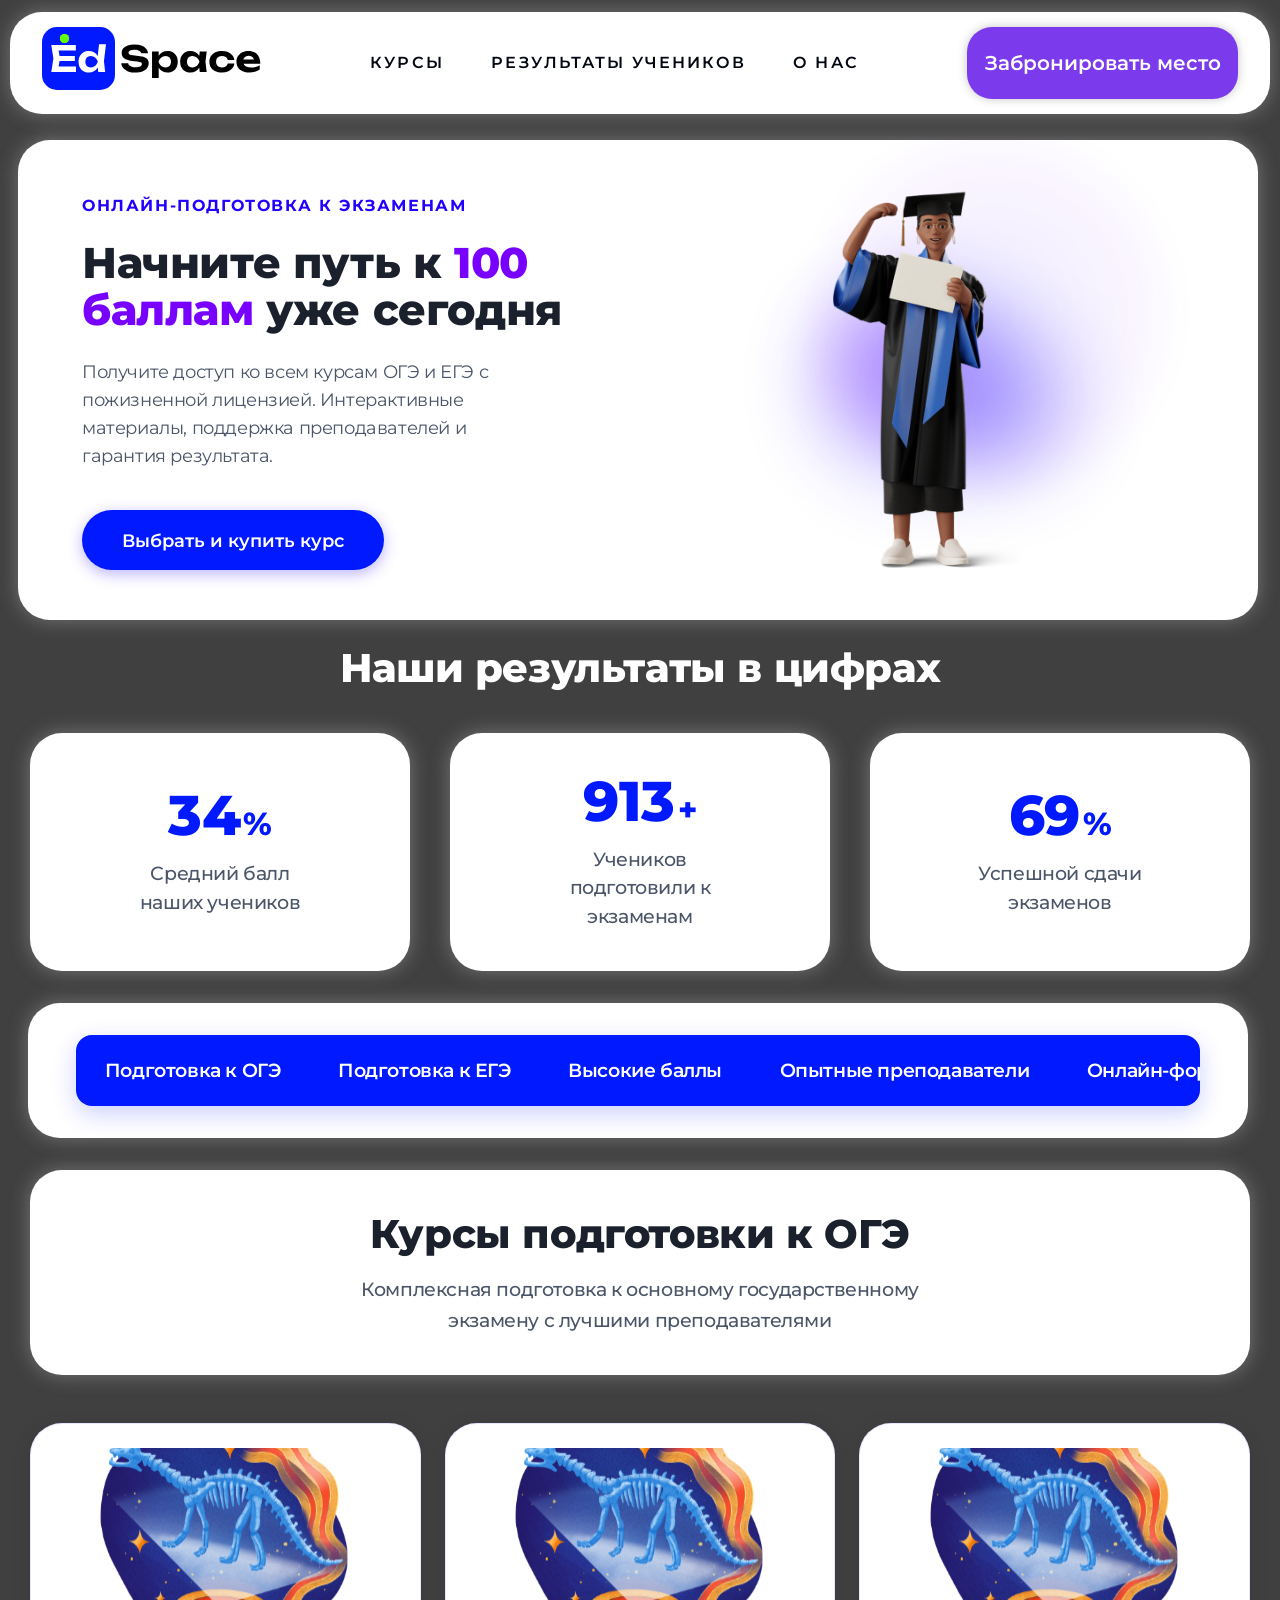
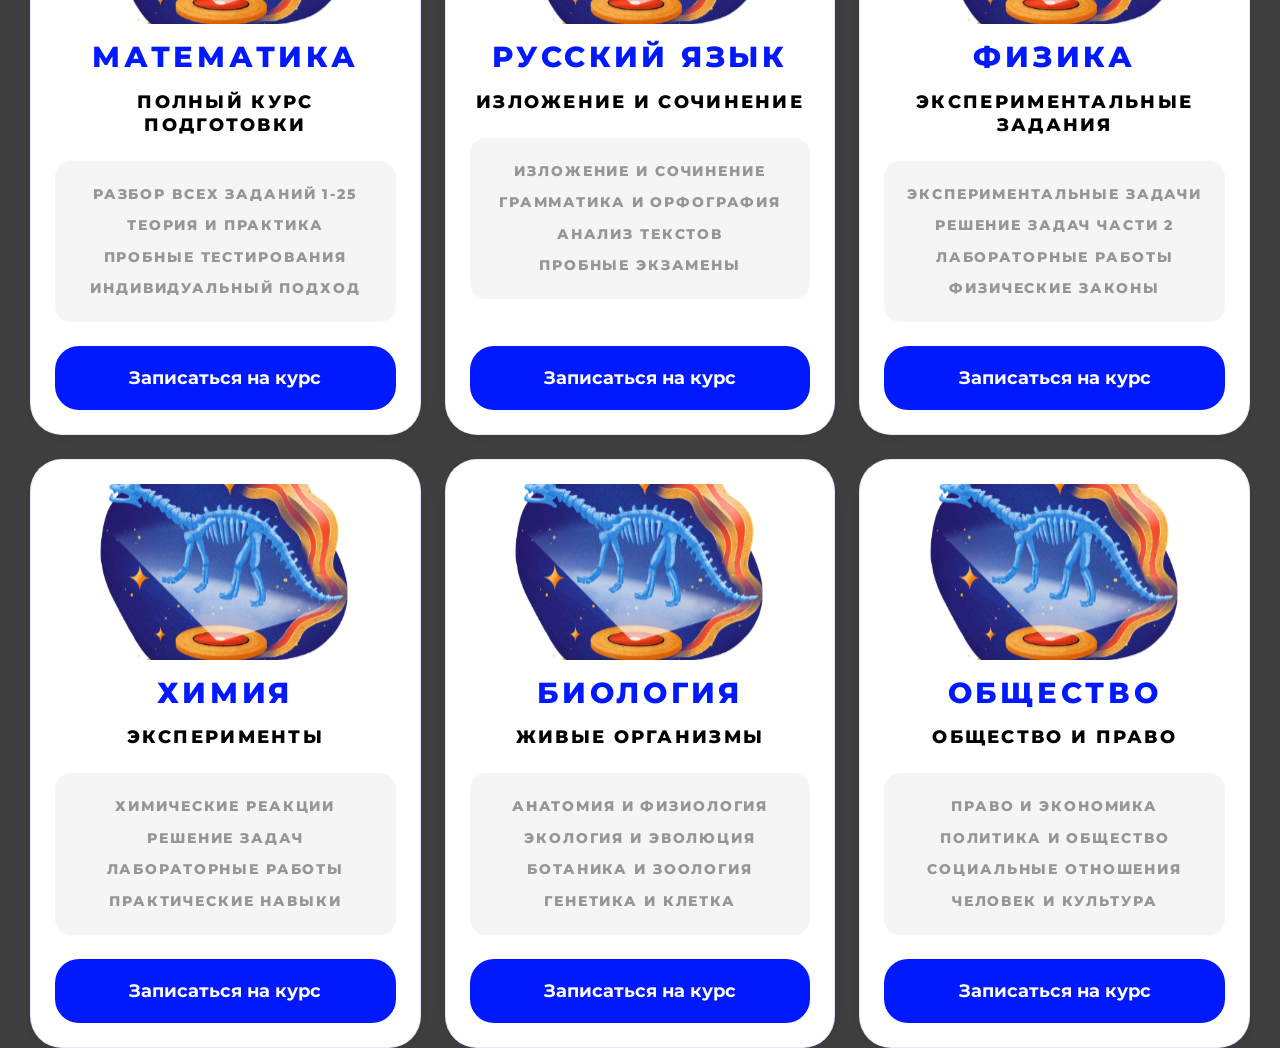
==== index2.html @ e0f1b242 "вгруз" ====
<!DOCTYPE html>
<html lang="en">
<head>
    <meta charset="UTF-8">
    <meta name="viewport" content="width=device-width, initial-scale=1.0">
    <title>Document</title>
     <link rel="stylesheet" href="https://fonts.googleapis.com/css2?family=Montserrat:ital,wght@0,100..900;1,100..900&display=swap">
    <link rel="stylesheet" href="./style2.css">
</head>
<body>
     <div class="first-section">
    <header>
        <!-- Оберните SVG в ссылку на главную страницу -->
        <a href="index.html" class="logo-link">
            <svg
                class="logo"
                width="220"
                height="63"
                viewBox="0 0 220 63"
                fill="none"
                xmlns="http://www.w3.org/2000/svg"
            >
                <!-- ваш SVG код остается без изменений -->
                <rect width="73" height="63" rx="15" fill="#0019FF"/>
                <path d="M32.844 28.98V34.02H13.296V28.98H32.844ZM17.904 31.5L16.104 42.66L13.26 39.42H33.996V45H9.3L11.388 31.5L9.3 18H33.816V23.58H13.26L16.104 20.34L17.904 31.5ZM56.2598 45L55.3598 37.26L56.5838 34.812L55.3958 31.716L57.0518 17.28H63.9998L61.9478 34.236L63.1718 45H56.2598ZM57.8078 34.74C57.4478 36.924 56.7638 38.832 55.7558 40.464C54.7478 42.072 53.4758 43.332 51.9398 44.244C50.4038 45.132 48.6758 45.576 46.7558 45.576C44.7398 45.576 42.9638 45.12 41.4278 44.208C39.9158 43.296 38.7278 42.036 37.8638 40.428C36.9998 38.796 36.5678 36.9 36.5678 34.74C36.5678 32.58 36.9998 30.696 37.8638 29.088C38.7278 27.456 39.9158 26.184 41.4278 25.272C42.9638 24.36 44.7398 23.904 46.7558 23.904C48.6758 23.904 50.4038 24.36 51.9398 25.272C53.4758 26.16 54.7478 27.408 55.7558 29.016C56.7878 30.624 57.4718 32.532 57.8078 34.74ZM43.3358 34.74C43.3358 35.844 43.5638 36.828 44.0198 37.692C44.4758 38.532 45.0998 39.204 45.8918 39.708C46.7078 40.188 47.6438 40.428 48.6998 40.428C49.7558 40.428 50.7518 40.188 51.6878 39.708C52.6478 39.204 53.4878 38.532 54.2078 37.692C54.9278 36.828 55.4678 35.844 55.8278 34.74C55.4678 33.636 54.9278 32.664 54.2078 31.824C53.4878 30.96 52.6478 30.288 51.6878 29.808C50.7518 29.304 49.7558 29.052 48.6998 29.052C47.6438 29.052 46.7078 29.304 45.8918 29.808C45.0998 30.288 44.4758 30.96 44.0198 31.824C43.5638 32.664 43.3358 33.636 43.3358 34.74Z" fill="white"/>
                <circle cx="22.5" cy="11.5" r="4.5" fill="#62FF00"/>
                <path d="M79.332 36.18H86.208C86.328 36.996 86.7 37.716 87.324 38.34C87.948 38.964 88.776 39.444 89.808 39.78C90.864 40.116 92.088 40.284 93.48 40.284C95.472 40.284 97.032 40.008 98.16 39.456C99.312 38.904 99.888 38.124 99.888 37.116C99.888 36.348 99.552 35.76 98.88 35.352C98.232 34.92 97.008 34.608 95.208 34.416L89.988 33.876C86.364 33.516 83.736 32.676 82.104 31.356C80.496 30.036 79.692 28.236 79.692 25.956C79.692 24.156 80.22 22.62 81.276 21.348C82.356 20.076 83.856 19.104 85.776 18.432C87.72 17.76 89.988 17.424 92.58 17.424C95.148 17.424 97.416 17.796 99.384 18.54C101.352 19.284 102.924 20.316 104.1 21.636C105.276 22.956 105.912 24.504 106.008 26.28H99.132C99.036 25.536 98.7 24.912 98.124 24.408C97.572 23.88 96.816 23.472 95.856 23.184C94.92 22.872 93.792 22.716 92.472 22.716C90.648 22.716 89.196 22.98 88.116 23.508C87.06 24.012 86.532 24.744 86.532 25.704C86.532 26.424 86.844 26.988 87.468 27.396C88.116 27.804 89.256 28.104 90.888 28.296L96.396 28.908C98.916 29.172 100.932 29.592 102.444 30.168C103.956 30.744 105.048 31.536 105.72 32.544C106.392 33.552 106.728 34.824 106.728 36.36C106.728 38.208 106.164 39.828 105.036 41.22C103.932 42.588 102.372 43.656 100.356 44.424C98.364 45.192 96.036 45.576 93.372 45.576C90.612 45.576 88.188 45.18 86.1 44.388C84.036 43.596 82.404 42.504 81.204 41.112C80.028 39.696 79.404 38.052 79.332 36.18ZM110.043 24.48H116.703V30.672L116.451 31.536V36.864L116.703 38.448V50.94H110.043V24.48ZM114.507 34.74C114.867 32.532 115.551 30.624 116.559 29.016C117.567 27.408 118.839 26.16 120.375 25.272C121.935 24.36 123.663 23.904 125.559 23.904C127.575 23.904 129.339 24.36 130.851 25.272C132.387 26.184 133.587 27.456 134.451 29.088C135.315 30.696 135.747 32.58 135.747 34.74C135.747 36.9 135.315 38.796 134.451 40.428C133.587 42.036 132.387 43.296 130.851 44.208C129.339 45.12 127.575 45.576 125.559 45.576C123.639 45.576 121.911 45.132 120.375 44.244C118.863 43.332 117.603 42.072 116.595 40.464C115.587 38.832 114.891 36.924 114.507 34.74ZM128.979 34.74C128.979 33.636 128.751 32.664 128.295 31.824C127.839 30.96 127.203 30.288 126.387 29.808C125.595 29.304 124.683 29.052 123.651 29.052C122.595 29.052 121.587 29.304 120.627 29.808C119.667 30.288 118.827 30.96 118.107 31.824C117.411 32.664 116.871 33.636 116.487 34.74C116.871 35.844 117.411 36.828 118.107 37.692C118.827 38.532 119.667 39.204 120.627 39.708C121.587 40.188 122.595 40.428 123.651 40.428C124.683 40.428 125.595 40.188 126.387 39.708C127.203 39.204 127.839 38.532 128.295 37.692C128.751 36.828 128.979 35.844 128.979 34.74ZM157.765 45L156.865 37.548L157.837 34.74L156.865 31.968L157.765 24.48H164.713L163.453 34.74L164.713 45H157.765ZM159.421 34.74C159.061 36.924 158.377 38.832 157.369 40.464C156.361 42.072 155.089 43.332 153.553 44.244C152.017 45.132 150.289 45.576 148.369 45.576C146.353 45.576 144.577 45.12 143.041 44.208C141.529 43.296 140.341 42.036 139.477 40.428C138.613 38.796 138.181 36.9 138.181 34.74C138.181 32.58 138.613 30.696 139.477 29.088C140.341 27.456 141.529 26.184 143.041 25.272C144.577 24.36 146.353 23.904 148.369 23.904C150.289 23.904 152.017 24.36 153.553 25.272C155.089 26.16 156.361 27.408 157.369 29.016C158.401 30.624 159.085 32.532 159.421 34.74ZM144.949 34.74C144.949 35.844 145.177 36.828 145.633 37.692C146.089 38.532 146.713 39.204 147.505 39.708C148.321 40.188 149.257 40.428 150.313 40.428C151.369 40.428 152.365 40.188 153.301 39.708C154.261 39.204 155.101 38.532 155.821 37.692C156.541 36.828 157.081 35.844 157.441 34.74C157.081 33.636 156.541 32.664 155.821 31.824C155.101 30.96 154.261 30.288 153.301 29.808C152.365 29.304 151.369 29.052 150.313 29.052C149.257 29.052 148.321 29.304 147.505 29.808C146.713 30.288 146.089 30.96 145.633 31.824C145.177 32.664 144.949 33.636 144.949 34.74ZM192.343 36.468C192.151 38.268 191.479 39.852 190.327 41.22C189.199 42.588 187.735 43.656 185.935 44.424C184.159 45.192 182.155 45.576 179.923 45.576C177.451 45.576 175.267 45.12 173.371 44.208C171.475 43.296 169.999 42.024 168.943 40.392C167.887 38.76 167.359 36.876 167.359 34.74C167.359 32.604 167.887 30.72 168.943 29.088C169.999 27.456 171.475 26.184 173.371 25.272C175.267 24.36 177.451 23.904 179.923 23.904C182.155 23.904 184.159 24.288 185.935 25.056C187.735 25.824 189.199 26.892 190.327 28.26C191.479 29.604 192.151 31.188 192.343 33.012H185.683C185.419 31.692 184.759 30.684 183.703 29.988C182.671 29.292 181.411 28.944 179.923 28.944C178.747 28.944 177.715 29.172 176.827 29.628C175.963 30.084 175.291 30.744 174.811 31.608C174.331 32.472 174.091 33.516 174.091 34.74C174.091 35.964 174.331 37.008 174.811 37.872C175.291 38.736 175.963 39.396 176.827 39.852C177.715 40.308 178.747 40.536 179.923 40.536C181.435 40.536 182.707 40.176 183.739 39.456C184.771 38.712 185.419 37.716 185.683 36.468H192.343ZM207.209 45.576C204.761 45.576 202.565 45.12 200.621 44.208C198.701 43.296 197.189 42.024 196.085 40.392C194.981 38.76 194.429 36.852 194.429 34.668C194.429 32.532 194.957 30.66 196.013 29.052C197.069 27.444 198.521 26.184 200.369 25.272C202.241 24.36 204.353 23.904 206.705 23.904C209.105 23.904 211.169 24.432 212.897 25.488C214.625 26.544 215.957 28.032 216.893 29.952C217.829 31.872 218.297 34.128 218.297 36.72H199.793V32.508H214.625L212.213 34.02C212.141 32.892 211.865 31.944 211.385 31.176C210.929 30.384 210.317 29.784 209.549 29.376C208.781 28.944 207.869 28.728 206.813 28.728C205.661 28.728 204.665 28.956 203.825 29.412C202.985 29.868 202.325 30.504 201.845 31.32C201.389 32.136 201.161 33.084 201.161 34.164C201.161 35.532 201.461 36.696 202.061 37.656C202.685 38.616 203.573 39.348 204.725 39.852C205.901 40.356 207.329 40.608 209.009 40.608C210.545 40.608 212.081 40.404 213.617 39.996C215.153 39.564 216.533 38.964 217.757 38.196V42.552C216.365 43.512 214.769 44.256 212.969 44.784C211.193 45.312 209.273 45.576 207.209 45.576Z" fill="black"/>
                <circle cx="22.5" cy="11.5" r="4.5" fill="#62FF00"/>
            </svg>
        </a>
        
        <nav class="desktop-nav">
            <a href="index2.html">Курсы</a>
            <a href="#">Результаты учеников</a>
            <a href="#">О нас</a>
        </nav>
        
        <div class="application">
            <button class="open-company-modal">Забронировать место</button>
        </div>
        
        <!-- Бургер-меню -->
        <div class="burger-button">
            <div class="open-mobile-menu"></div>
        </div>
        
        <!-- Мобильное меню -->
        <div class="mobile-menu">
            <a href="index2.html" class="mobile-nav-link">Курсы</a>
            <a href="#" class="mobile-nav-link">Результаты учеников</a>
            <a href="#" class="mobile-nav-link">О нас</a>
            <button class="mobile-application-btn">Забронировать место</button>
        </div>
    </header>
</div>


<section class="courses-hero">
    <div class="courses-hero__container">
        <div class="courses-hero__info">
            <!-- Подсветки -->
            <div class="image-glow glow-1"></div>
            <div class="image-glow glow-2"></div>
            <div class="image-glow glow-3"></div>
            <div class="image-glow glow-4"></div>
            <div class="image-glow glow-5"></div>
            
            <!-- Эффект сияния -->
            <div class="shimmer-effect"></div>
            
            <div class="courses-hero__content">
                <h2>Онлайн-подготовка к экзаменам</h2>
                <h1>Начните путь к <span class="accent-text">100 баллам</span> уже сегодня</h1>
                <p>Получите доступ ко всем курсам ОГЭ и ЕГЭ с пожизненной лицензией. Интерактивные материалы, поддержка преподавателей и гарантия результата.</p>
                <button class="btn courses-hero__btn">Выбрать и купить курс</button>
            </div>
            
            <div class="courses-hero__image">
                <img src="./img/op.png" alt="Студент успешно сдает экзамен" />
            </div>
        </div>
    </div>

    <section class="stats-section">
    <div class="stats-container">
        <h2 class="stats-title">Наши результаты в цифрах</h2>
        <div class="stats-cards">
            <div class="stat-card">
                <div class="stat-number" data-target="95">0</div>
                <div class="stat-text">Средний балл наших учеников</div>
            </div>
            <div class="stat-card">
                <div class="stat-number" data-target="1000">0</div>
                <div class="stat-text">Учеников подготовили к экзаменам</div>
            </div>
            <div class="stat-card">
                <div class="stat-number" data-target="99">0</div>
                <div class="stat-text">Успешной сдачи экзаменов</div>
            </div>
        </div>
    </div>
</section>





<section class="marquee-section">
    <div class="marquee-container">
        <div class="marquee-info">
            <div class="marquee-track">
                <div class="marquee-content">
                    <span class="marquee-item">Подготовка к ОГЭ</span>
                    <span class="marquee-item">Подготовка к ЕГЭ</span>
                    <span class="marquee-item">Высокие баллы</span>
                    <span class="marquee-item">Опытные преподаватели</span>
                    <span class="marquee-item">Онлайн-формат</span>
                    <span class="marquee-item">Все предметы</span>
                    <span class="marquee-item">Гарантия результата</span>
                    <span class="marquee-item">95+ средний балл</span>
                    
                    <!-- Дублируем для бесшовной анимации -->
                    <span class="marquee-item">Подготовка к ОГЭ</span>
                    <span class="marquee-item">Подготовка к ЕГЭ</span>
                    <span class="marquee-item">Высокие баллы</span>
                    <span class="marquee-item">Опытные преподаватели</span>
                    <span class="marquee-item">Онлайн-формат</span>
                    <span class="marquee-item">Все предметы</span>
                    <span class="marquee-item">Гарантия результата</span>
                    <span class="marquee-item">95+ средний балл</span>
                </div>
            </div>
        </div>
    </div>
</section>



<section class="oge-courses-section">
        <div class="oge-courses-container">
            <!-- Только заголовок в белой блажке -->
            <div class="oge-courses-header">
                <h2 class="oge-courses-title">Курсы подготовки к ОГЭ</h2>
                <p class="oge-courses-subtitle">Комплексная подготовка к основному государственному экзамену с лучшими преподавателями</p>
            </div>
            
            <!-- Карточки курсов -->
            <div class="oge-courses-block">
                <!-- Курс 1 - Математика -->
                <div class="oge-course-card">
                    <div class="oge-course-content">
                        <div class="oge-head-content">
                            <img src="./img/cv.svg" alt="ОГЭ Математика">
                            <h2>математика</h2>
                            <p>Полный курс подготовки</p>
                        </div>
                        
                        <div class="oge-main-content">
                            <p>Разбор всех заданий 1-25</p>
                            <p>Теория и практика</p>
                            <p>Пробные тестирования</p>
                            <p>Индивидуальный подход</p>
                        </div>
                        
                        <button>Записаться на курс</button>
                    </div>
                </div>
                
                <!-- Курс 2 - Русский язык -->
                <div class="oge-course-card">
                    <div class="oge-course-content">
                        <div class="oge-head-content">
                            <img src="./img/cv.svg" alt="ОГЭ Русский язык">
                            <h2>русский язык</h2>
                            <p>Изложение и сочинение</p>
                        </div>
                        
                        <div class="oge-main-content">
                            <p>Изложение и сочинение</p>
                            <p>Грамматика и орфография</p>
                            <p>Анализ текстов</p>
                            <p>Пробные экзамены</p>
                        </div>
                        
                        <button>Записаться на курс</button>
                    </div>
                </div>
                
                <!-- Курс 3 - Физика -->
                <div class="oge-course-card">
                    <div class="oge-course-content">
                        <div class="oge-head-content">
                            <img src="./img/cv.svg" alt="ОГЭ Физика">
                            <h2>физика</h2>
                            <p>Экспериментальные задания</p>
                        </div>
                        
                        <div class="oge-main-content">
                            <p>Экспериментальные задачи</p>
                            <p>Решение задач части 2</p>
                            <p>Лабораторные работы</p>
                            <p>Физические законы</p>
                        </div>
                        
                        <button>Записаться на курс</button>
                    </div>
                </div>

                <!-- Курс 4 - Химия -->
                <div class="oge-course-card">
                    <div class="oge-course-content">
                        <div class="oge-head-content">
                            <img src="./img/cv.svg" alt="ОГЭ Химия">
                            <h2>химия</h2>
                            <p>эксперименты</p>
                        </div>
                        
                        <div class="oge-main-content">
                            <p>Химические реакции</p>
                            <p>Решение задач</p>
                            <p>Лабораторные работы</p>
                            <p>Практические навыки</p>
                        </div>
                        
                        <button>Записаться на курс</button>
                    </div>
                </div>

                <!-- Курс 5 - Биология -->
                <div class="oge-course-card">
                    <div class="oge-course-content">
                        <div class="oge-head-content">
                            <img src="./img/cv.svg" alt="ОГЭ Биология">
                            <h2>биология</h2>
                            <p>Живые организмы</p>
                        </div>
                        
                        <div class="oge-main-content">
                            <p>Анатомия и физиология</p>
                            <p>Экология и эволюция</p>
                            <p>Ботаника и зоология</p>
                            <p>Генетика и клетка</p>
                        </div>
                        
                        <button>Записаться на курс</button>
                    </div>
                </div>

                <!-- Курс 6 - Обществознание -->
                <div class="oge-course-card">
                    <div class="oge-course-content">
                        <div class="oge-head-content">
                            <img src="./img/cv.svg" alt="ОГЭ Обществознание">
                            <h2>общество</h2>
                            <p>Общество и право</p>
                        </div>
                        
                        <div class="oge-main-content">
                            <p>Право и экономика</p>
                            <p>Политика и общество</p>
                            <p>Социальные отношения</p>
                            <p>Человек и культура</p>
                        </div>
                        
                        <button>Записаться на курс</button>
                    </div>
                </div>
            </div>
        </div>
    </section>
</body>
<script src="./script2.js"></script>
</html>
---- style2.css ----
*{
  font-family: "Montserrat", serif;
  margin: 0;
  padding: 0;
  box-sizing: border-box;
}
body {
  overflow-x: hidden;
  cursor: default;
  font-family: "Montserrat", serif;
  color: #d9d9d9;
  font-size: 1.25rem;
  line-height: 163%;
  letter-spacing: -0.02em;
  background-color: #404040;
  display: flex;
  flex-direction: column;
  align-items: center;
  gap: 0.875rem;
}


 .first-section {
            width: 100%;
            max-width: 115.1875rem;
            margin: 0 auto;
            padding: 0 0.625rem;
            box-sizing: border-box;
            position: sticky;
            z-index: 1000;
            top:0;
        }

        .first-section header {
            width: 100%;
            height: 6.375rem;
            display: flex;
            margin: 0.75rem 0;
            padding: 1.5rem 2rem;
            justify-content: space-between;
            align-items: center;
            background: #fff;
            border-radius: 2rem;
            box-shadow: 0 0 1.25rem #d9d9d95b;
            box-sizing: border-box;
            position: relative;
            transition: all 0.4s ease;
            z-index: 100;
        }

        .first-section header.menu-opened {
            border-radius: 2rem 2rem 0 0;
        }

        .first-section header.menu-opened.scrolled {
            border-radius: 1.5rem 1.5rem 0 0;
        }

        .first-section header.scrolled {
            background: rgba(255, 255, 255, 0.65) !important;
            backdrop-filter: blur(12px) saturate(200%);
            -webkit-backdrop-filter: blur(12px) saturate(200%);
            box-shadow: 0 4px 25px rgba(0, 0, 0, 0.1) !important;
            border: 1px solid rgba(255, 255, 255, 0.15);
            margin: 0.5rem 0;
            border-radius: 1.5rem;
        }

        .first-section header nav {
            display: flex;
            gap: 2.9375rem;
            flex-wrap: wrap;
            justify-content: center;
        }

        .first-section header nav a {
            text-transform: uppercase;
            font-family: "Montserrat", sans-serif;
            font-size: 1rem;
            text-decoration: none;
            font-weight: 600;
            letter-spacing: 0.13em;
            color: #030712;
            position: relative;
            white-space: nowrap;
        }

        .first-section header nav a::after {
            content: "";
            position: absolute;
            left: 0;
            bottom: -0.3125rem;
            width: 0;
            height: 0.125rem;
            background: #000;
            transition: width 0.3s ease;
        }

        .first-section header nav a:hover::after {
            width: 100%;
        }

        .first-section header .application {
            display: flex;
            align-items: center;
        }

        .first-section header .application button {
            width: 16.9375rem;
            height: 4.5rem;
            border-radius: 1.5625rem;
            border: none;
            background-color: #7C3AED;
            color: #fff;
            font-size: 1.25rem;
            font-weight: 600;
            font-family: "Montserrat", sans-serif;
            transition: all 0.3s ease;
            box-shadow: 0 0 0.625rem rgba(59, 59, 59, 0.29);
            cursor: pointer;
        }

        .first-section header .application button:hover {
            background-color: #8C4FF4;
        }

        .first-section header .application button:active {
            transform: scale(0.98);
        }

        /* Бургер-меню */
        .burger-button {
            padding: .5rem;
            background-color: var(--primary-lighter);
            border-radius: .75rem;
            display: none;
            cursor: pointer;
            align-items: center;
            justify-content: center;
            width: 2.5rem;
            height: 2.5rem;
        }

        .open-mobile-menu {
            width: 1.5rem;
            height: 1.5rem;
            background-image: url('data:image/svg+xml;utf8,<svg xmlns="http://www.w3.org/2000/svg" viewBox="0 0 100" fill="black"><path d="M3 18h18v-2H3v2zm0-5h18v-2H3v2zm0-7v2h18V6H3z"/></svg>');
            transition: background-image 0.3s ease;
        }

        .burger-button.active .open-mobile-menu {
            background-image: url('data:image/svg+xml;utf8,<svg xmlns="http://www.w3.org/2000/svg" viewBox="0 0 100" fill="black"><path d="M19 6.41L17.59 5 12 10.59 6.41 5 5 6.41 10.59 12 5 17.59 6.41 19 12 13.41 17.59 19 19 17.59 13.41 12z"/></svg>');
        }

        .mobile-menu {
            position: absolute;
            top: 100%;
            left: -0.625rem; /* Расширяем за пределы header */
            right: -0.625rem; /* Расширяем за пределы header */
            background: rgba(255, 255, 255, 0.85); /* Меньше прозрачности */
            backdrop-filter: blur(12px) saturate(200%);
            -webkit-backdrop-filter: blur(12px) saturate(200%);
            border: 1px solid rgba(255, 255, 255, 0.18);
            padding: 1.5rem 2.625rem 2rem 2.625rem; /* Увеличиваем отступы */
            box-shadow: 0 4px 25px rgba(0, 0, 0, 0.1);
            flex-direction: column;
            gap: 1rem;
            border-radius: 0 0 2rem 2rem;
            transform: scaleY(0);
            transform-origin: top;
            opacity: 0;
            visibility: hidden;
            transition: all 0.3s ease;
            z-index: 99;
            margin: 0 0.625rem; /* Добавляем отступы по бокам */
            box-sizing: border-box;
        }

        .mobile-menu.active {
            display: flex;
            transform: scaleY(1);
            opacity: 1;
            visibility: visible;
            border-radius: 0 0 2rem 2rem;
        }

        .mobile-menu.scrolled {
            background: rgba(255, 255, 255, 0.95); /* Меньше прозрачности */
            backdrop-filter: blur(12px) saturate(200%);
            -webkit-backdrop-filter: blur(12px) saturate(200%);
            border: 1px solid rgba(255, 255, 255, 0.18);
            border-radius: 0 0 1.5rem 1.5rem;
        }

        .mobile-nav-link {
            padding: 1rem;
            background-color: transparent;
            border: none;
            color: rgb(0, 0, 0);
            font-size: 1rem;
            line-height: 1.5rem;
            font-weight: 600;
            cursor: pointer;
            text-align: center;
            transition: all 0.3s ease;
            border-radius: .5rem;
            text-decoration: none;
            display: block;
            font-family: "Montserrat", sans-serif;
            text-transform: uppercase;
            letter-spacing: 0.13em;
            position: relative;
        }

        .mobile-nav-link::after {
            content: "";
            position: absolute;
            left: 1rem;
            right: 1rem;
            bottom: 0.5rem;
            width: 0;
            height: 0.125rem;
            background: rgb(0, 0, 0);
            transition: width 0.3s ease;
        }

        .mobile-nav-link:hover::after {
            width: calc(100% - 2rem);
        }

        .mobile-nav-link:hover {
            background-color: rgba(255, 255, 255, 0.3);
        }

        .mobile-application-btn {
            padding: 1rem;
            background-color: #7C3AED;
            border: none;
            color: white;
            font-size: 1.25rem;
            font-weight: 600;
            cursor: pointer;
            text-align: center;
            transition: all 0.3s ease;
            border-radius: 1.5625rem;
            text-decoration: none;
            display: block;
            font-family: "Montserrat", sans-serif;
            box-shadow: 0 0 0.625rem rgba(59, 59, 59, 0.29);
            margin-top: 0.5rem;
        }

        .mobile-application-btn:hover {
            background-color: #8C4FF4;
        }

        .mobile-application-btn:active {
            transform: scale(0.98);
        }

        /* Адаптивные стили */
        @media (max-width: 75rem) {
            .first-section header nav {
                gap: 2rem;
            }
            
            .first-section header nav a {
                font-size: 1.1rem;
            }
            
            .first-section header .application button {
                width: 14rem;
                height: 4rem;
                font-size: 1.1rem;
            }
        }

        @media (max-width: 64rem) {
            .first-section header {
                padding: 1.25rem 1.5rem;
            }
            
            .first-section header nav {
                gap: 1.5rem;
            }
            
            .first-section header nav a {
                font-size: 1rem;
            }
            
            .first-section header .application button {
                width: 12rem;
                height: 3.5rem;
                font-size: 1rem;
            }
        }

        @media (max-width: 56.25rem) {
            .first-section header {
                height: auto;
                min-height: 5rem;
                padding: 1rem 1.5rem;
            }
            
            .first-section header nav {
                gap: 1.2rem;
            }
            
            .first-section header nav a {
                font-size: 0.9rem;
            }
            
            .first-section header .application button {
                width: 10rem;
                height: 3rem;
                font-size: 0.9rem;
            }
        }

        /* Мобильная версия - скрываем десктопное меню, показываем бургер */
        @media (max-width: 768px) {
            .desktop-nav, .application {
                display: none !important;
            }
            
            .burger-button {
                display: flex;
            }

            .mobile-menu {
                left: -0.5rem;
                right: -0.5rem;
                margin: 0 0.5rem;
                padding: 1.5rem 2rem 2rem 2rem;
            }
        }

        @media (max-width: 30rem) {
            .first-section {
                padding: 0 0.5rem;
            }
            
            .first-section header {
                padding: 0.8rem 1rem;
                border-radius: 1.5rem;
                gap: 0.8rem;
            }
            
            .first-section header.menu-opened {
                border-radius: 1.5rem 1.5rem 0 0;
            }
            
            .mobile-menu {
                left: -0.5rem;
                right: -0.5rem;
                margin: 0 0.5rem;
                padding: 1.2rem 1.5rem 1.5rem 1.5rem;
                border-radius: 0 0 1.5rem 1.5rem;
            }
            
            .mobile-menu.active {
                border-radius: 0 0 1.5rem 1.5rem;
            }
            
            .mobile-nav-link, .mobile-application-btn {
                padding: 0.8rem;
                font-size: 0.9rem;
            }
            
            .mobile-application-btn {
                font-size: 1rem;
            }
            
            .mobile-nav-link::after {
                left: 0.8rem;
                right: 0.8rem;
            }
            
            .mobile-nav-link:hover::after {
                width: calc(100% - 1.6rem);
            }
        }

        @media (max-width: 22.5rem) {
            .first-section header {
                gap: 0.6rem;
            }
            
            .mobile-menu {
                padding: 1rem 1.2rem 1.2rem 1.2rem;
            }
            
            .mobile-nav-link, .mobile-application-btn {
                padding: 0.6rem;
                font-size: 0.8rem;
            }
            
            .mobile-application-btn {
                font-size: 0.9rem;
            }
            
            .mobile-nav-link::after {
                left: 0.6rem;
                right: 0.6rem;
            }
            
            .mobile-nav-link:hover::after {
                width: calc(100% - 1.2rem);
            }
        }

  /*БЛОК 1*/
 
  @keyframes fadeInUp {
    from {
        opacity: 0;
        transform: translateY(1.875rem);
    }
    to {
        opacity: 1;
        transform: translateY(0);
    }
}

@keyframes fadeInRight {
    from {
        opacity: 0;
        transform: translateX(1.875rem);
    }
    to {
        opacity: 1;
        transform: translateX(0);
    }
}

@keyframes scaleIn {
    from {
        opacity: 0;
        transform: scale(0.9);
    }
    to {
        opacity: 1;
        transform: scale(1);
    }
}

@keyframes float {
    0%, 100% {
        transform: translateY(0);
    }
    50% {
        transform: translateY(-0.625rem);
    }
}

@keyframes gradientShift {
    0% {
        background: #8C4FF4;
    }
    50% {
        background: #7C3AED;
    }
    100% {
        background: #8C4FF4;
    }
}

@keyframes containerSlide {
    from {
        opacity: 0;
        transform: translateY(1.25rem);
    }
    to {
        opacity: 1;
        transform: translateY(0);
    }
}

@keyframes glowPulse {
    0%, 100% {
        opacity: 0.6;
        transform: scale(1) translateY(0);
    }
    50% {
        opacity: 0.8;
        transform: scale(1.1) translateY(-0.3125rem);
    }
}

@keyframes glowMove {
    0%, 100% {
        transform: translate(0, 0) rotate(0deg);
    }
    25% {
        transform: translate(0.625rem, -0.625rem) rotate(90deg);
    }
    50% {
        transform: translate(0, -0.9375rem) rotate(180deg);
    }
    75% {
        transform: translate(-0.625rem, -0.3125rem) rotate(270deg);
    }
}

@keyframes glowOrbit {
    0% {
        transform: rotate(0deg) translateX(3.75rem) rotate(0deg);
    }
    100% {
        transform: rotate(360deg) translateX(3.75rem) rotate(-360deg);
    }
}

@keyframes glowFloat {
    0%, 100% {
        transform: translateY(0) scale(1);
        opacity: 0.5;
    }
    33% {
        transform: translateY(-1.25rem) scale(1.1);
        opacity: 0.7;
    }
    66% {
        transform: translateY(0.625rem) scale(0.9);
        opacity: 0.6;
    }
}

@keyframes shimmer {
    0% {
        transform: translateX(-100%) rotate(45deg);
    }
    100% {
        transform: translateX(200%) rotate(45deg);
    }
}

/* блок 1 */
@keyframes imageFloat {
    0%, 100% {
        transform: translateY(0) scale(1);
    }
    50% {
        transform: translateY(-0.5rem) scale(1.02);
    }
}



.courses-hero {
    padding-bottom: 5rem;
    position: relative;
    width: 100%;
    max-width: 115.1875rem;
    margin: 0 auto;
    padding: 0 0.625rem;
    box-sizing: border-box;
    margin-top: -1rem;
}

.courses-hero__container {
    padding-bottom: 5rem;
    position: relative;
    width: 100%;
    max-width: 115.1875rem;
    margin: 0rem auto;
    padding: 0 0.625rem;
    box-sizing: border-box;
    margin-top: 1rem;
    animation: containerSlide 0.6s ease-out 0.1s both;
}

.courses-hero__info {
    width: 100%;
    background: #fff;
    border-radius: 2rem;
    padding: 3rem 4rem;
    box-shadow: 0 0 1.25rem #d9d9d95b;
    display: flex;
    align-items: center;
    justify-content: space-between;
    min-height: 28rem;
    margin: 0.4rem -0.1rem;
    box-sizing: border-box;
    opacity: 0;
    animation: scaleIn 0.8s ease-out 0.3s forwards;
    position: relative;
    overflow: hidden;
}

.courses-hero__content {
    width: 50%;
    padding-right: 1.5rem;
    position: relative;
    z-index: 2;
    margin-top: 0;
}

.courses-hero__info h2 {
    color: #2200ff;
    font-family: "Montserrat", sans-serif;
    font-size: 1rem;
    font-weight: 700;
    letter-spacing: 0.1em;
    text-transform: uppercase;
    margin-bottom: 1rem;
    opacity: 0;
    animation: fadeInUp 0.6s ease-out 0.5s both;
}

.courses-hero__info h1 {
    font-family: "Montserrat", sans-serif;
    font-size: 2.7rem;
    font-weight: 800;
    line-height: 1.1;
    color: #1a202c;
    margin-bottom: 1.5rem;
    margin-top: 0;
    max-width: 95%;
    opacity: 0;
    animation: fadeInUp 0.6s ease-out 0.7s both;
}

.courses-hero__info .accent-text {
    color: #7700ff;
    background: none;
    -webkit-text-fill-color: #7700ff;
}

.courses-hero__info p {
    font-family: "Montserrat", sans-serif;
    font-size: 1.1rem;
    line-height: 1.6;
    color: #4a5568;
    margin-bottom: 2.5rem;
    max-width: 28rem;
    opacity: 0;
    animation: fadeInUp 0.6s ease-out 0.9s both;
}

.courses-hero__btn {
    background: #0019FF;
    color: #fff;
    border-radius: 3.125rem;
    padding: 1.2rem 2.5rem;
    border: none;
    font-family: "Montserrat", sans-serif;
    font-size: 1.1rem;
    font-weight: 600;
    transition: all 0.3s ease;
    cursor: pointer;
    position: relative;
    overflow: hidden;
    opacity: 0;
    animation: fadeInUp 0.6s ease-out 1.1s both;
    z-index: 2;
    box-shadow: 0 4px 15px rgba(34, 0, 255, 0.3);
}

.courses-hero__btn:hover {
    background: #5622ff;
    transform: translateY(-0.125rem);
    box-shadow: 0 6px 20px rgba(119, 0, 255, 0.4);
}

.courses-hero__image {
    width: 48%;
    display: flex;
    justify-content: center;
    align-items: center;
    position: relative;
    z-index: 2;
    padding-top: 0;
    margin-left: -1rem;
}

.courses-hero__info img {
    max-width: 95%;
    width: auto;
    height: auto;
    max-height: 24rem;
    border-radius: 1.2rem;
    opacity: 1;
    animation: 
        fadeInRight 0.8s ease-out 0.7s both,
        imageFloat 4s ease-in-out 1.5s infinite;
    transition: all 0.3s ease;
    position: relative;
    z-index: 3;
    transform: translateX(0);
    object-fit: contain;
}

.courses-hero__info img:hover {
    animation: imageFloat 3s ease-in-out infinite;
    transform: scale(1.03);
}

/* Увеличиваем подсветки для большой картинки */
.image-glow {
    position: absolute;
    border-radius: 50%;
    filter: blur(2.5rem);
    z-index: 1;
    pointer-events: none;
    opacity: 0.25;
}

.glow-1 {
    width: 12rem;
    height: 12rem;
    background: #2200ff;
    top: 50%;
    right: 20%;
    transform: translateY(-50%);
    animation: glowPulse 6s ease-in-out infinite;
}

.glow-2 {
    width: 7rem;
    height: 7rem;
    background: #7700ff;
    top: 35%;
    right: 25%;
    animation: glowFloat 8s ease-in-out infinite;
}

.glow-3 {
    width: 9rem;
    height: 9rem;
    background: #2200ff;
    bottom: 30%;
    right: 15%;
    animation: glowPulse 7s ease-in-out infinite reverse;
}

/* Убрал мерцание */
.shimmer-effect {
    display: none;
}

/* Увеличиваем градиентный фон */
.courses-hero__image::before {
    content: '';
    position: absolute;
    top: -20%;
    right: 0%;
    width: 25rem;
    height: 25rem;
    background: radial-gradient(circle, rgba(34, 0, 255, 0.08) 0%, rgba(119, 0, 255, 0.04) 50%, transparent 70%);
    border-radius: 50%;
    z-index: 1;
    pointer-events: none;
}

/* Адаптивность для планшетов и мобильных */
@media (max-width: 48rem) {
    .courses-hero {
        padding-bottom: 3rem;
    }

    .courses-hero__container {
        padding-bottom: 3rem;
    }

    .courses-hero__info {
        flex-direction: column;
        padding: 2rem 1.5rem;
        text-align: center;
        min-height: auto;
        align-items: center;
        display: flex;
        flex-direction: column;
    }

    .courses-hero__content {
        width: 100%;
        padding-right: 0;
        margin-bottom: 0;
        order: 1;
        display: contents; /* Важно: разрываем контейнер */
    }

    .courses-hero__info h2 {
        order: 1;
        margin-bottom: 0.8rem;
    }

    .courses-hero__info h1 {
        order: 2;
        font-size: 2.2rem;
        max-width: 100%;
        margin-bottom: 1rem;
    }

    .courses-hero__info p {
        order: 3;
        font-size: 1rem;
        max-width: 100%;
        margin-bottom: 1.5rem;
    }

    .courses-hero__image {
        width: 100%;
        justify-content: center;
        align-items: center;
        margin-left: 0;
        margin-bottom: 1.5rem;
        order: 4;
    }

    .courses-hero__btn {
        width: 100%;
        max-width: 20rem;
        padding: 1.2rem 2.5rem;
        order: 5;
        margin-top: 0;
    }

    .courses-hero__info img {
        max-width: 85%;
        max-height: 18rem;
    }

    /* Адаптация подсветок для мобильных */
    .glow-1 {
        width: 8rem;
        height: 8rem;
        right: 15%;
        top: 40%;
    }

    .glow-2 {
        width: 5rem;
        height: 5rem;
        right: 20%;
        top: 30%;
    }

    .glow-3 {
        width: 6rem;
        height: 6rem;
        right: 10%;
        bottom: 25%;
    }

    .courses-hero__image::before {
        width: 15rem;
        height: 15rem;
        right: 5%;
        top: -10%;
    }
}

/* Адаптивность для маленьких телефонов */
@media (max-width: 30rem) {
    .courses-hero__info {
        padding: 1.5rem 1rem;
    }

    .courses-hero__info h1 {
        font-size: 1.8rem;
    }

    .courses-hero__info p {
        font-size: 0.9rem;
        margin-bottom: 1rem;
    }

    .courses-hero__info img {
        max-width: 90%;
        max-height: 16rem;
    }

    .courses-hero__btn {
        padding: 1.1rem 2rem;
        font-size: 1rem;
    }
}

/* Отключение анимаций для пользователей с prefers-reduced-motion */
@media (prefers-reduced-motion: reduce) {
    .courses-hero__container,
    .courses-hero__info,
    .courses-hero__info h2,
    .courses-hero__info h1,
    .courses-hero__info p,
    .courses-hero__btn,
    .courses-hero__info img {
        animation: none;
        opacity: 1;
        transform: none;
    }
    
    .image-glow {
        animation: none !important;
    }
    
    .courses-hero__info img:hover {
        animation: none;
        transform: none;
    }
    
    .courses-hero__btn:hover {
        transform: none;
    }
}








/* Блок 2 - Статистика (точно как первый блок) */
.stats-section {
    padding-bottom: 5rem;
    position: relative;
    width: 100%;
    max-width: 115.1875rem;
    margin: 0 auto;
    padding: 0 0.625rem;
    box-sizing: border-box;
    margin-top: 2rem; /* Отступ от первого блока */
}

.stats-container {
    padding-bottom: 5rem;
    position: relative;
    width: 100%;
    max-width: 115.1875rem;
    margin: 0rem auto;
    padding: 0 0.625rem;
    box-sizing: border-box;
    margin-top: 1rem;
    animation: containerSlide 0.6s ease-out 0.1s both;
}

.stats-info {
    width: 100%;
    background: #fff;
    border-radius: 2rem;
    padding: 3rem 4rem;
    box-shadow: 0 0 1.25rem #ffffff5b;
    display: flex;
    flex-direction: column;
    align-items: center;
    justify-content: center;
    min-height: 28rem;
    margin: 0.4rem -0.1rem;
    box-sizing: border-box;
    opacity: 0;
    animation: scaleIn 0.8s ease-out 0.3s forwards;
    position: relative;
    overflow: hidden;
}

.stats-title {
    font-family: "Montserrat", sans-serif;
    font-size: 2.5rem;
    font-weight: 800;
    color: #ffffff;
    text-align: center;
    margin-bottom: 3rem;
    opacity: 0;
    animation: fadeInUp 0.6s ease-out 0.5s both;
    width: 100%;
}

.stats-cards {
    display: flex;
    justify-content: space-between;
    gap: 2.5rem;
    align-items: stretch;
    width: 100%;
}

.stat-card {
    background: #fff;
    border-radius: 2rem;
    padding: 2.5rem 2rem;
    box-shadow: 0 0 1.25rem #d9d9d95b;
    display: flex;
    flex-direction: column;
    justify-content: center;
    align-items: center;
    text-align: center;
    min-height: 200px;
    opacity: 0;
    transform: translateY(1.875rem);
    animation: fadeInUp 0.8s ease-out forwards;
    transition: all 0.3s ease;
    position: relative;
    overflow: hidden;
    flex: 1;
}

.stat-card:nth-child(1) {
    animation-delay: 0.3s;
}

.stat-card:nth-child(2) {
    animation-delay: 0.5s;
}

.stat-card:nth-child(3) {
    animation-delay: 0.7s;
}

.stat-card:hover {
    transform: translateY(-0.5rem);
    box-shadow: 0 15px 35px rgba(0, 25, 255, 0.15);
}

.stat-number {
    font-family: "Montserrat", sans-serif;
    font-size: 3.5rem;
    font-weight: 800;
    color: #0019FF;
    margin-bottom: 1rem;
    line-height: 1;
    transition: all 0.3s ease;
}

.stat-card:nth-child(1) .stat-number::after {
    content: '%';
    font-size: 2rem;
    margin-left: 0.2rem;
    color: #0019FF;
}

.stat-card:nth-child(2) .stat-number::after {
    content: '+';
    font-size: 2rem;
    margin-left: 0.2rem;
    color: #0019FF;
}

.stat-card:nth-child(3) .stat-number::after {
    content: '%';
    font-size: 2rem;
    margin-left: 0.2rem;
    color: #0019FF;
}

.stat-text {
    font-family: "Montserrat", sans-serif;
    font-size: 1.2rem;
    color: #4a5568;
    line-height: 1.5;
    font-weight: 500;
    max-width: 200px;
}

.stat-number.counting {
    animation: countUp 0.6s ease-out;
}

/* Адаптивность */
@media (max-width: 48rem) {
    .stats-info {
        padding: 2.5rem 1.5rem;
        min-height: auto;
    }
    
    .stats-title {
        font-size: 2rem;
        margin-bottom: 2rem;
    }
    
    .stats-cards {
        flex-direction: column;
        gap: 1.5rem;
    }
    
    .stat-card {
        padding: 2rem 1.5rem;
        min-height: 160px;
    }
    
    .stat-number {
        font-size: 3rem;
    }
    
    .stat-text {
        font-size: 1.1rem;
    }
}

@media (max-width: 30rem) {
    .stats-info {
        padding: 2rem 1rem;
    }
    
    .stats-title {
        font-size: 1.75rem;
        margin-bottom: 1.5rem;
    }
    
    .stat-card {
        padding: 1.5rem 1rem;
        min-height: 140px;
    }
    
    .stat-number {
        font-size: 2.5rem;
    }
    
    .stat-text {
        font-size: 1rem;
    }
}

@media (prefers-reduced-motion: reduce) {
    .stats-container,
    .stats-info,
    .stats-title,
    .stat-card {
        animation: none;
        opacity: 1;
        transform: none;
    }
    
    .stat-number.counting {
        animation: none;
    }
}


/* новый блок */
/* Блок 3 - Бегущая строка (быстрая прокрутка) */
.marquee-section {
    padding-bottom: 5rem;
    position: relative;
    width: 100%;
    max-width: 115.1875rem;
    margin: 0 auto;
    padding: 0 0.625rem;
    box-sizing: border-box;
    margin-top: 2rem;
}

.marquee-container {
    padding-bottom: 5rem;
    position: relative;
    width: 100%;
    max-width: 115.1875rem;
    margin: 0 auto;
    padding: 0 0.625rem;
    box-sizing: border-box;
    margin-top: 1rem;
}

.marquee-info {
    width: 100%;
    background: #fff;
    border-radius: 2rem;
    padding: 2rem 3rem;
    box-shadow: 0 0 1.25rem #d9d9d95b;
    display: flex;
    align-items: center;
    justify-content: center;
    min-height: 8rem;
    margin: 0.4rem -0.1rem;
    box-sizing: border-box;
    position: relative;
    overflow: hidden;
}

.marquee-track {
    width: 100%;
    overflow: hidden;
    position: relative;
    background: #0019FF;
    border-radius: 1rem;
    padding: 1.2rem 0;
    box-shadow: 0 8px 25px rgba(0, 25, 255, 0.2);
}

.marquee-content {
    display: flex;
    white-space: nowrap;
    /* Увеличил скорость - 20 секунд вместо 30 */
    animation: marquee 120s linear infinite;
    -webkit-animation: marquee 120s linear infinite;
    -moz-animation: marquee 120s linear infinite;
    -o-animation: marquee 120s linear infinite;
}

.marquee-item {
    display: inline-flex;
    align-items: center;
    font-family: "Montserrat", sans-serif;
    font-size: 1.2rem;
    font-weight: 600;
    color: #fff;
    padding: 0 1.8rem;
    white-space: nowrap;
    transition: all 0.3s ease;
}

.marquee-item:hover {
    transform: scale(1.1);
    color: #f0f2ff;
}

/* Анимация бегущей строки с увеличенной скоростью */
@keyframes marquee {
    0% {
        transform: translateX(0);
    }
    100% {
        transform: translateX(-50%);
    }
}

@-webkit-keyframes marquee {
    0% {
        -webkit-transform: translateX(0);
    }
    100% {
        -webkit-transform: translateX(-50%);
    }
}

@-moz-keyframes marquee {
    0% {
        -moz-transform: translateX(0);
    }
    100% {
        -moz-transform: translateX(-50%);
    }
}

@-o-keyframes marquee {
    0% {
        -o-transform: translateX(0);
    }
    100% {
        -o-transform: translateX(-50%);
    }
}

/* Пауза при наведении */
.marquee-track:hover .marquee-content {
    animation-play-state: paused;
    -webkit-animation-play-state: paused;
    -moz-animation-play-state: paused;
    -o-animation-play-state: paused;
}








/* Блок 3 - Бегущая строка (маленькие отступы внутри) */
.marquee-section {
    padding-bottom: 5rem;
    position: relative;
    width: 100%;
    max-width: 115.1875rem;
    margin: 0 auto;
    padding: 0 0.625rem;
    box-sizing: border-box;
    margin-top: 2rem;
}

.marquee-container {
    padding-bottom: 5rem;
    position: relative;
    width: 100%;
    max-width: 115.1875rem;
    margin: 0rem auto;
    padding: 0 0.625rem;
    box-sizing: border-box;
    margin-top: 1rem;
    animation: containerSlide 0.6s ease-out 0.1s both;
}

.marquee-info {
    width: 100%;
    background: #fff;
    border-radius: 2rem;
    padding: 2rem 3rem;
    box-shadow: 0 0 1.25rem #d9d9d95b;
    display: flex;
    align-items: center;
    justify-content: center;
    min-height: 8rem;
    margin: 0.4rem -0.1rem;
    box-sizing: border-box;
    opacity: 0;
    animation: scaleIn 0.8s ease-out 0.3s forwards;
    position: relative;
    overflow: hidden;
}

.marquee-track {
    width: 100%;
    overflow: hidden;
    position: relative;
    background: #0019FF;
    border-radius: 1rem;
    padding: 1.2rem 0;
    box-shadow: 0 8px 25px rgba(0, 25, 255, 0.2);
}

.marquee-content {
    display: flex;
    animation: marquee 30s linear infinite;
    white-space: nowrap;
    will-change: transform;
  
    font-size: 0;
}

.marquee-item {
    display: inline-flex;
    align-items: center;
    font-family: "Montserrat", sans-serif;
    font-size: 1.2rem;
    font-weight: 600;
    color: #fff;
    padding: 0 1.8rem;
    white-space: nowrap;
    transition: all 0.3s ease;
    flex-shrink: 0;
}

.marquee-item:hover {
    transform: scale(1.1);
    color: #f0f2ff;
}


@keyframes marquee {
    0% {
        transform: translateX(0);
    }
    100% {
        transform: translateX(-50%);
    }
}


.marquee-track:hover .marquee-content {
    animation-play-state: paused;
}


@media (max-width: 48rem) {
    .marquee-info {
        padding: 1.5rem 1.5rem;
        min-height: 6rem;
    }
    
    .marquee-track {
        padding: 1rem 0;
        border-radius: 0.8rem;
    }
    
    .marquee-item {
        font-size: 1rem;
        padding: 0 1.2rem;
    }
    
    .marquee-content {
        animation: marquee 5s linear infinite;
    }
}

@media (max-width: 30rem) {
    .marquee-info {
        padding: 1rem 1rem;
        min-height: 5rem;
    }
    
    .marquee-track {
        padding: 0.8rem 0;
        border-radius: 0.6rem;
    }
    
    .marquee-item {
        font-size: 0.9rem;
        padding: 0 1rem;
    }
    
    .marquee-content {
        animation: marquee 3s linear infinite;
    }
}


@media (prefers-reduced-motion: reduce) {
    .marquee-container,
    .marquee-info {
        animation: none;
        opacity: 1;
    }
    
    .marquee-content {
        animation: none;
        justify-content: center;
        flex-wrap: wrap;
        gap: 0.8rem;
    }
    
    .marquee-item {
        padding: 0.4rem 1rem;
        background: rgba(255, 255, 255, 0.1);
        border-radius: 0.5rem;
        font-size: 1rem;
    }
}










/* Блок 4 - Курсы ОГЭ (в стиле cards-section) */
.oge-courses-section {
            padding-bottom: 5rem;
            position: relative;
            width: 100%;
            max-width: 115.1875rem;
            margin: 0 auto;
            padding: 0 0.625rem;
            box-sizing: border-box;
            margin-top: 2rem;
        }

        .oge-courses-container {
            padding-bottom: 5rem;
            position: relative;
            width: 100%;
            max-width: 115.1875rem;
            margin: 0rem auto;
            padding: 0 0.625rem;
            box-sizing: border-box;
            margin-top: 1rem;
        }

        /* Только заголовок в белой блажке */
        .oge-courses-header {
            text-align: center;
            margin-bottom: 3rem;
            width: 100%;
            background: #fff;
            border-radius: 2rem;
            padding: 2.5rem 3rem;
            box-shadow: 0 0 1.25rem #d9d9d95b;
            position: relative;
            z-index: 2;
        }

        .oge-courses-title {
            font-family: "Montserrat", sans-serif;
            font-size: 2.5rem;
            font-weight: 800;
            color: #1a202c;
            margin-bottom: 1rem;
            line-height: 1.2;
        }

        .oge-courses-subtitle {
            font-family: "Montserrat", sans-serif;
            font-size: 1.2rem;
            color: #4a5568;
            line-height: 1.6;
            max-width: 600px;
            margin: 0 auto;
            font-weight: 500;
        }

        /* Сетка карточек */
        .oge-courses-block {
            width: 100%;
            display: grid;
            grid-template-columns: repeat(3, 1fr);
            gap: 1.5rem;
            justify-content: center;
            align-items: stretch;
        }

        /* Карточка курса ОГЭ */
        .oge-courses-block .oge-course-card {
            width: 100%;
            height: auto;
            display: flex;
            flex-direction: column;
            padding: 1.5rem 1.5rem;
            border-radius: 2rem;
            background-color: #fff;
            box-shadow: 0 0.25rem 1.25rem rgba(0, 0, 0, 0.1);
            position: relative;
            overflow: hidden;
            transition: all 0.3s ease;
            border: 1px solid rgba(0, 25, 255, 0.1);
        }

        .oge-courses-block .oge-course-card:hover {
            transform: translateY(-0.5rem);
            box-shadow: 0 0.5rem 2rem rgba(0, 25, 255, 0.15);
        }

        .oge-courses-block .oge-course-card .oge-course-content {
            width: 100%;
            height: 100%;
            display: flex;
            flex-direction: column;
            gap: 1.5rem;
            flex: 1;
        }

        /* Верхняя часть карточки */
        .oge-courses-block .oge-course-card .oge-course-content .oge-head-content {
            width: 100%;
            height: auto;
            display: flex;
            flex-direction: column;
            gap: 1rem;
            align-items: center;
            align-self: center;
        }

        .oge-head-content img {
            width: 100%;
            max-width: 16rem;
            height: 11rem;
            object-fit: cover;
            border-radius: 1rem;
        }

        .oge-head-content h2 {
            font-weight: 800;
            font-size: 1.8rem;
            letter-spacing: 0.13em;
            text-transform: uppercase;
            color: #0019ff;
            text-align: center;
            line-height: 1.2;
            margin: 0;
        }

        .oge-head-content p {
            font-weight: 800;
            font-size: 1.1rem;
            letter-spacing: 0.13em;
            text-transform: uppercase;
            text-align: center;
            color: #000;
            line-height: 1.3;
            margin: 0;
        }

        /* Основной контент */
        .oge-main-content {
            width: 100%;
            height: auto;
            display: flex;
            flex-direction: column;
            gap: 0.8rem;
            border-radius: 1rem;
            padding: 1.5rem 1rem;
            background-color: #f5f5f5;
            align-items: center;
            justify-content: center;
            flex-shrink: 0;
        }

        .oge-main-content p {
            font-weight: 800;
            font-size: 0.9rem;
            letter-spacing: 0.13em;
            text-transform: uppercase;
            text-align: center;
            color: #969696;
            line-height: 1.3;
            margin: 0;
        }

        /* Кнопка */
        .oge-course-content button {
            width: 100%;
            height: auto;
            min-height: 4rem;
            border-radius: 1.5rem;
            border: none;
            background-color: #0019FF;
            font-weight: 700;
            font-size: 1.1rem;
            color: #fff;
            cursor: pointer;
            transition: all 0.3s ease;
            padding: 1rem;
            margin-top: auto;
            font-family: "Montserrat", sans-serif;
        }

        .oge-course-content button:hover {
            background-color: #5622ff;
        }

        /* Адаптивность с правильным scale */
        @media (max-width: 1024px) {
            .oge-courses-block {
                grid-template-columns: repeat(2, 1fr);
                gap: 1.25rem;
            }
            
            .oge-courses-header {
                padding: 2rem 2rem;
                margin-bottom: 2.5rem;
            }
            
            .oge-courses-title {
                font-size: 2.2rem;
            }
            
            .oge-courses-subtitle {
                font-size: 1.1rem;
            }
        }

        @media (max-width: 768px) {
            .oge-courses-section {
                padding: 0 1rem;
                margin-top: 1rem;
            }
            
            .oge-courses-container {
                padding: 0;
            }
            
            .oge-courses-header {
                padding: 1.5rem 1.5rem;
                margin-bottom: 2rem;
                border-radius: 1.5rem;
            }
            
            .oge-courses-title {
                font-size: 1.8rem;
                margin-bottom: 0.8rem;
            }
            
            .oge-courses-subtitle {
                font-size: 1rem;
            }
            
            .oge-courses-block {
                grid-template-columns: 1fr;
                gap: 1.25rem;
                max-width: 400px;
                margin: 0 auto;
            }
            
            .oge-courses-block .oge-course-card {
                padding: 1.25rem 1.25rem;
                border-radius: 1.5rem;
            }
            
            .oge-head-content img {
                height: 10rem;
                max-width: 14rem;
            }
            
            .oge-head-content h2 {
                font-size: 1.5rem;
            }
            
            .oge-head-content p {
                font-size: 1rem;
            }
            
            .oge-main-content {
                padding: 1.25rem 0.8rem;
                gap: 0.7rem;
            }
            
            .oge-main-content p {
                font-size: 0.85rem;
            }
            
            .oge-course-content button {
                min-height: 3.5rem;
                font-size: 1rem;
            }
        }

        @media (max-width: 480px) {
            .oge-courses-section {
                padding: 0 0.75rem;
            }
            
            .oge-courses-header {
                padding: 1.25rem 1rem;
                margin-bottom: 1.5rem;
                border-radius: 1.2rem;
            }
            
            .oge-courses-title {
                font-size: 1.6rem;
            }
            
            .oge-courses-subtitle {
                font-size: 0.9rem;
            }
            
            .oge-courses-block {
                gap: 1rem;
            }
            
            .oge-courses-block .oge-course-card {
                padding: 1rem 1rem;
                border-radius: 1.2rem;
            }
            
            .oge-courses-block .oge-course-card .oge-course-content {
                gap: 1rem;
            }
            
            .oge-head-content {
                gap: 0.8rem;
            }
            
            .oge-head-content img {
                height: 9rem;
                max-width: 12rem;
            }
            
            .oge-head-content h2 {
                font-size: 1.3rem;
            }
            
            .oge-head-content p {
                font-size: 0.9rem;
            }
            
            .oge-main-content {
                padding: 1rem 0.6rem;
                gap: 0.6rem;
                border-radius: 0.8rem;
            }
            
            .oge-main-content p {
                font-size: 0.8rem;
            }
            
            .oge-course-content button {
                min-height: 3rem;
                font-size: 0.9rem;
                border-radius: 1rem;
            }
        }

        @media (max-width: 360px) {
            .oge-courses-section {
                padding: 0 0.5rem;
            }
            
            .oge-courses-header {
                padding: 1rem 0.8rem;
            }
            
            .oge-courses-title {
                font-size: 1.4rem;
            }
            
            .oge-courses-subtitle {
                font-size: 0.85rem;
            }
            
            .oge-head-content img {
                height: 8rem;
                max-width: 10rem;
            }
            
            .oge-head-content h2 {
                font-size: 1.2rem;
            }
        }

        /* Отключение анимаций для пользователей с prefers-reduced-motion */
        @media (prefers-reduced-motion: reduce) {
            .oge-courses-block .oge-course-card {
                transition: none;
            }
            
            .oge-courses-block .oge-course-card:hover {
                transform: none;
            }
            
            .oge-course-content button:hover {
                transform: none;
            }
        }
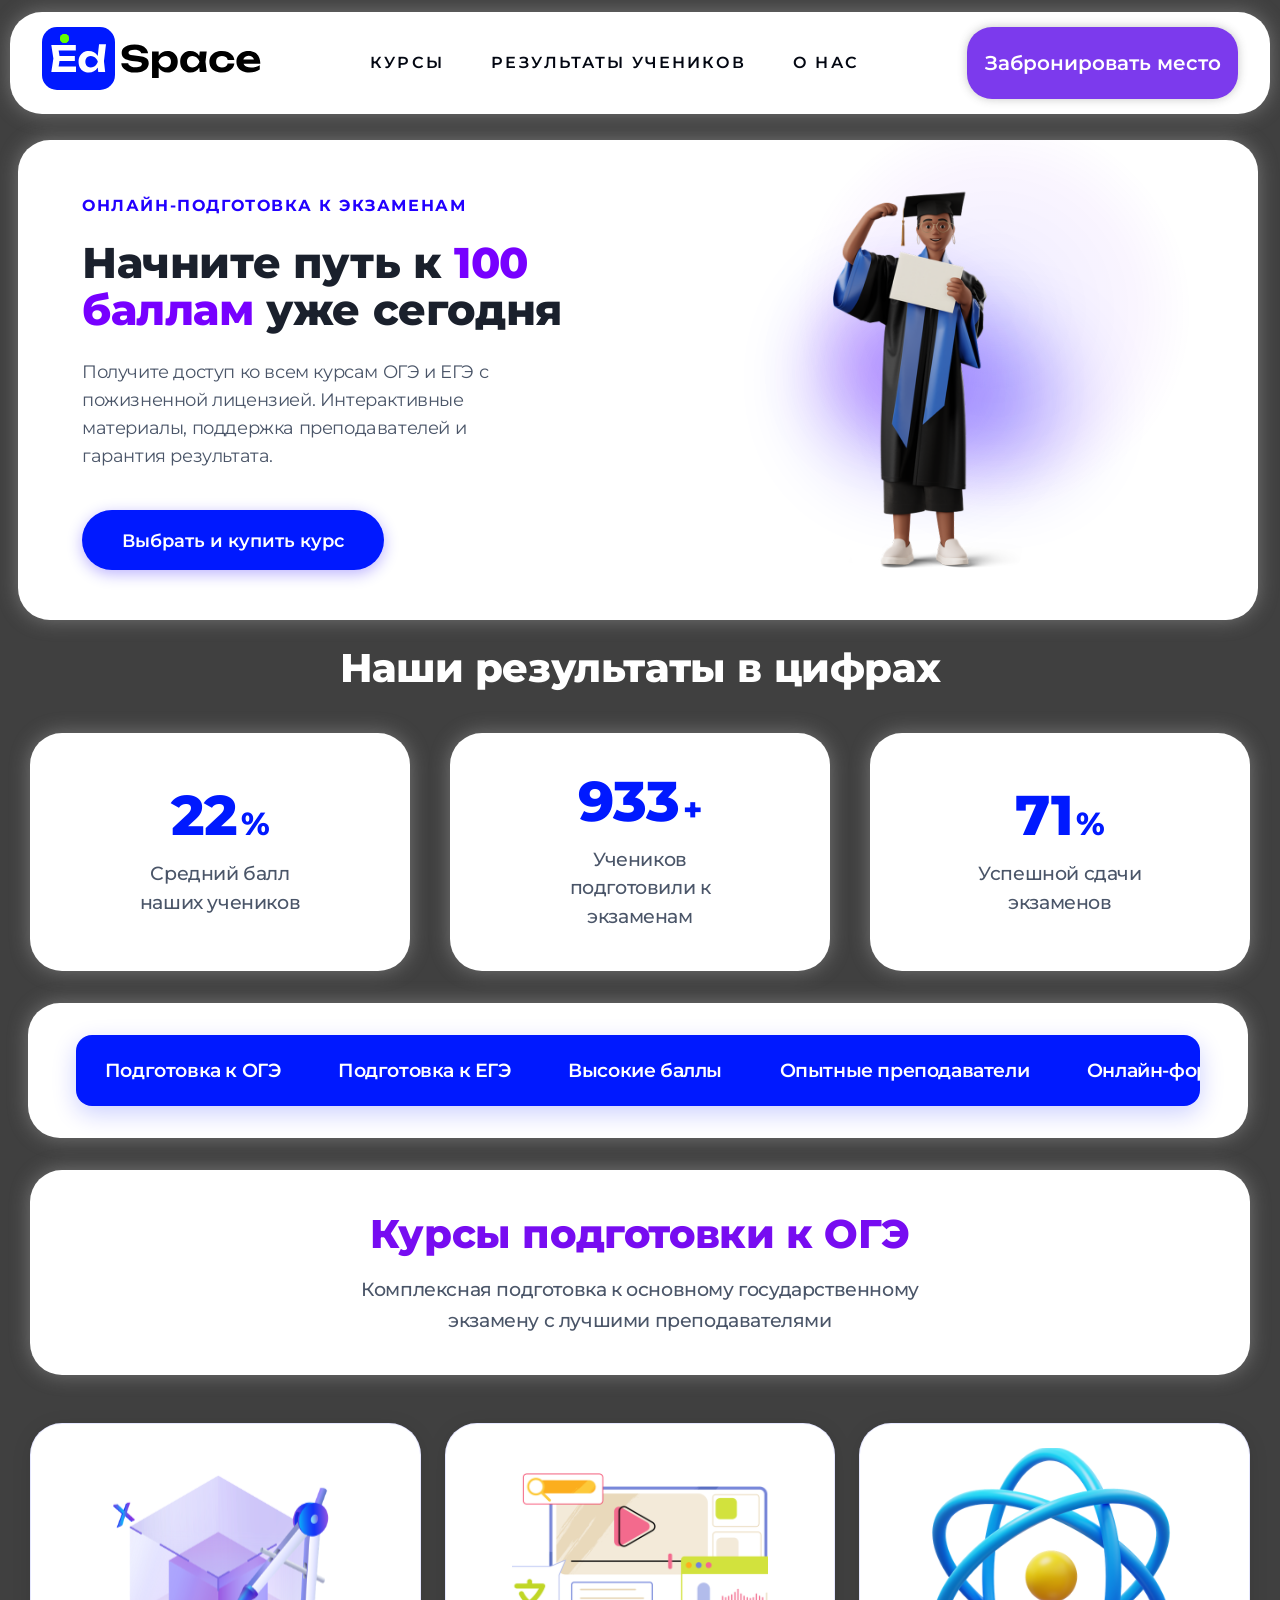
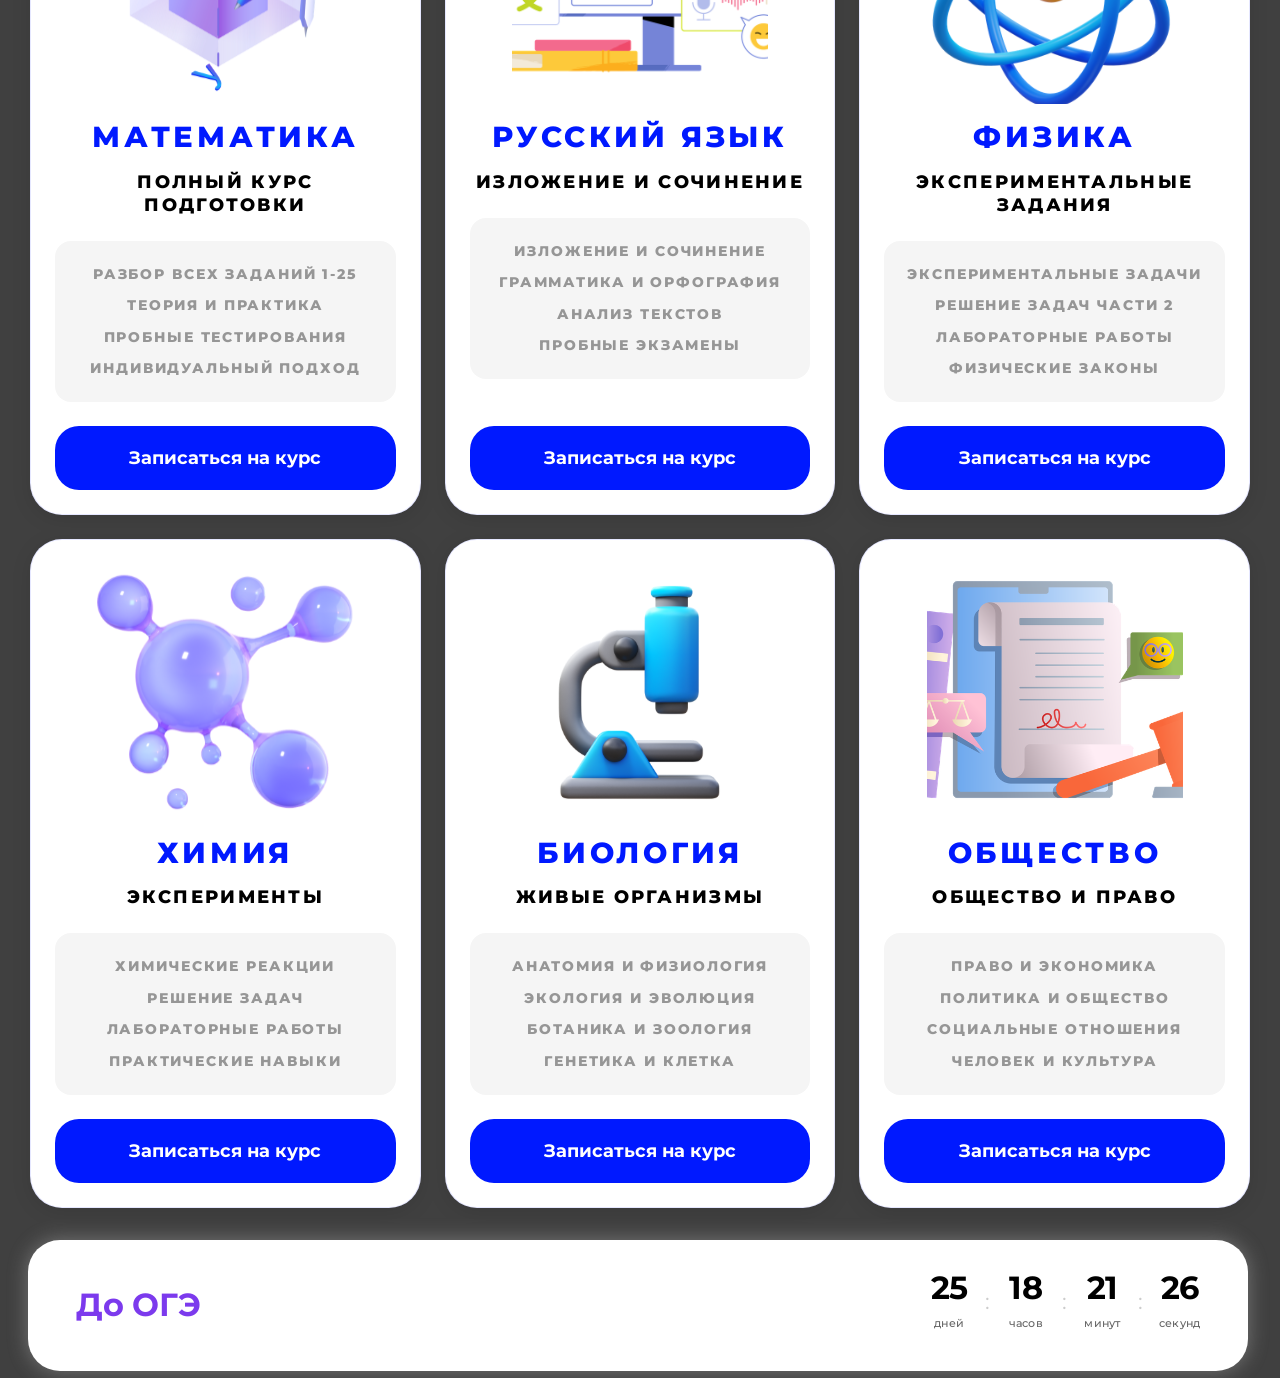
==== commit 756e31e1: "фикс" ====
--- a/index2.html
+++ b/index2.html
@@ -150,7 +150,7 @@
                 <div class="oge-course-card">
                     <div class="oge-course-content">
                         <div class="oge-head-content">
-                            <img src="./img/cv.svg" alt="ОГЭ Математика">
+                            <img src="./img/react3.svg" alt="ОГЭ Математика">
                             <h2>математика</h2>
                             <p>Полный курс подготовки</p>
                         </div>
@@ -170,7 +170,7 @@
                 <div class="oge-course-card">
                     <div class="oge-course-content">
                         <div class="oge-head-content">
-                            <img src="./img/cv.svg" alt="ОГЭ Русский язык">
+                            <img src="./img/tr.svg" alt="ОГЭ Русский язык">
                             <h2>русский язык</h2>
                             <p>Изложение и сочинение</p>
                         </div>
@@ -190,7 +190,7 @@
                 <div class="oge-course-card">
                     <div class="oge-course-content">
                         <div class="oge-head-content">
-                            <img src="./img/cv.svg" alt="ОГЭ Физика">
+                            <img src="./img/as.svg" alt="ОГЭ Физика">
                             <h2>физика</h2>
                             <p>Экспериментальные задания</p>
                         </div>
@@ -210,7 +210,7 @@
                 <div class="oge-course-card">
                     <div class="oge-course-content">
                         <div class="oge-head-content">
-                            <img src="./img/cv.svg" alt="ОГЭ Химия">
+                            <img src="./img/react2.svg" alt="ОГЭ Химия">
                             <h2>химия</h2>
                             <p>эксперименты</p>
                         </div>
@@ -230,7 +230,7 @@
                 <div class="oge-course-card">
                     <div class="oge-course-content">
                         <div class="oge-head-content">
-                            <img src="./img/cv.svg" alt="ОГЭ Биология">
+                            <img src="./img/mn.svg" alt="ОГЭ Биология">
                             <h2>биология</h2>
                             <p>Живые организмы</p>
                         </div>
@@ -250,7 +250,7 @@
                 <div class="oge-course-card">
                     <div class="oge-course-content">
                         <div class="oge-head-content">
-                            <img src="./img/cv.svg" alt="ОГЭ Обществознание">
+                            <img src="./img/gf.svg" alt="ОГЭ Обществознание">
                             <h2>общество</h2>
                             <p>Общество и право</p>
                         </div>
@@ -268,6 +268,42 @@
             </div>
         </div>
     </section>
+
+    
+<section class="clean-timer-section">
+    <div class="clean-timer-container">
+        <div class="clean-timer-info">
+            <div class="clean-timer-content">
+                <div class="clean-text">
+                    <h2 class="clean-title">До ОГЭ</h2>
+                </div>
+                <div class="clean-timer">
+                    <div class="clean-time-block">
+                        <div class="clean-number" id="days">26</div>
+                        <div class="clean-label">дней</div>
+                    </div>
+                    <div class="clean-colon">:</div>
+                    <div class="clean-time-block">
+                        <div class="clean-number" id="hours">00</div>
+                        <div class="clean-label">часов</div>
+                    </div>
+                    <div class="clean-colon">:</div>
+                    <div class="clean-time-block">
+                        <div class="clean-number" id="minutes">00</div>
+                        <div class="clean-label">минут</div>
+                    </div>
+                    <div class="clean-colon">:</div>
+                    <div class="clean-time-block">
+                        <div class="clean-number" id="seconds">00</div>
+                        <div class="clean-label">секунд</div>
+                    </div>
+                </div>
+            </div>
+        </div>
+    </div>
+</section>
+
+    
 </body>
 <script src="./script2.js"></script>
 </html>
--- a/style2.css
+++ b/style2.css
@@ -1466,7 +1466,7 @@
             font-family: "Montserrat", sans-serif;
             font-size: 2.5rem;
             font-weight: 800;
-            color: #1a202c;
+            color: #770cf1;
             margin-bottom: 1rem;
             line-height: 1.2;
         }
@@ -1535,7 +1535,7 @@
         .oge-head-content img {
             width: 100%;
             max-width: 16rem;
-            height: 11rem;
+            height: 16rem;
             object-fit: cover;
             border-radius: 1rem;
         }
@@ -1557,7 +1557,7 @@
             letter-spacing: 0.13em;
             text-transform: uppercase;
             text-align: center;
-            color: #000;
+            color: #000000;
             line-height: 1.3;
             margin: 0;
         }
@@ -1802,4 +1802,191 @@
             .oge-course-content button:hover {
                 transform: none;
             }
-        }+        }
+
+
+
+.clean-timer-section {
+    padding-bottom: 3rem;
+    position: relative;
+    width: 100%;
+    max-width: 115.1875rem;
+    margin: 0 auto;
+    padding: 0 0.625rem;
+    box-sizing: border-box;
+    margin-top: 2rem;
+}
+
+.clean-timer-container {
+    padding-bottom: 3rem;
+    position: relative;
+    width: 100%;
+    max-width: 115.1875rem;
+    margin: 0 auto;
+    padding: 0 0.625rem;
+    box-sizing: border-box;
+    margin-top: 1rem;
+}
+
+.clean-timer-info {
+    width: 100%;
+    background: #fff;
+    border-radius: 2rem;
+    padding: 2rem 3rem;
+    box-shadow: 0 0 1.25rem #d9d9d95b;
+    display: flex;
+    align-items: center;
+    justify-content: center;
+    min-height: 7rem;
+    margin: 0.4rem -0.1rem;
+    box-sizing: border-box;
+}
+
+.clean-timer-content {
+    display: flex;
+    justify-content: space-between;
+    align-items: center;
+    width: 100%;
+}
+
+/* Левая часть - текст */
+.clean-text {
+    flex: 1;
+}
+
+.clean-title {
+    font-family: "Montserrat", sans-serif;
+    font-size: 2rem;
+    font-weight: 700;
+    color: #7C3AED;
+    margin: 0;
+    letter-spacing: -0.01em;
+}
+
+/* Правая часть - черный таймер с секундами */
+.clean-timer {
+    display: flex;
+    align-items: center;
+    gap: 1rem;
+}
+
+.clean-time-block {
+    display: flex;
+    flex-direction: column;
+    align-items: center;
+    gap: 0.2rem;
+}
+
+.clean-number {
+    font-family: "Montserrat", sans-serif;
+    font-size: 2rem;
+    font-weight: 700;
+    color: #000000;
+    line-height: 1;
+    min-width: 2.5rem;
+    text-align: center;
+}
+
+.clean-label {
+    font-family: "Montserrat", sans-serif;
+    font-size: 0.7rem;
+    font-weight: 500;
+    color: #666666;
+    text-transform: lowercase;
+    letter-spacing: 0.02em;
+}
+
+.clean-colon {
+    font-family: "Montserrat", sans-serif;
+    font-size: 1.4rem;
+    font-weight: 400;
+    color: #cccccc;
+    margin-bottom: 0.5rem;
+}
+
+/* Адаптивность */
+@media (max-width: 968px) {
+    .clean-timer-content {
+        flex-direction: column;
+        gap: 1.5rem;
+        text-align: center;
+    }
+    
+    .clean-title {
+        font-size: 1.8rem;
+    }
+    
+    .clean-timer {
+        gap: 0.8rem;
+    }
+    
+    .clean-number {
+        font-size: 1.8rem;
+        min-width: 2.2rem;
+    }
+    
+    .clean-colon {
+        font-size: 1.2rem;
+        margin-bottom: 0.4rem;
+    }
+}
+
+@media (max-width: 768px) {
+    .clean-timer-info {
+        padding: 1.5rem 2rem;
+        min-height: 6rem;
+    }
+    
+    .clean-title {
+        font-size: 1.6rem;
+    }
+    
+    .clean-timer {
+        gap: 0.6rem;
+    }
+    
+    .clean-number {
+        font-size: 1.6rem;
+        min-width: 2rem;
+    }
+    
+    .clean-label {
+        font-size: 0.65rem;
+    }
+    
+    .clean-colon {
+        font-size: 1rem;
+        margin-bottom: 0.3rem;
+    }
+}
+
+@media (max-width: 480px) {
+    .clean-timer-info {
+        padding: 1.2rem 1.5rem;
+        border-radius: 1.5rem;
+        min-height: 5rem;
+    }
+    
+    .clean-title {
+        font-size: 1.4rem;
+    }
+    
+    .clean-timer {
+        gap: 0.5rem;
+    }
+    
+    .clean-number {
+        font-size: 1.3rem;
+        min-width: 1.6rem;
+    }
+    
+    .clean-label {
+        font-size: 0.6rem;
+    }
+    
+    .clean-colon {
+        font-size: 0.9rem;
+        margin-bottom: 0.2rem;
+    }
+}       
+        
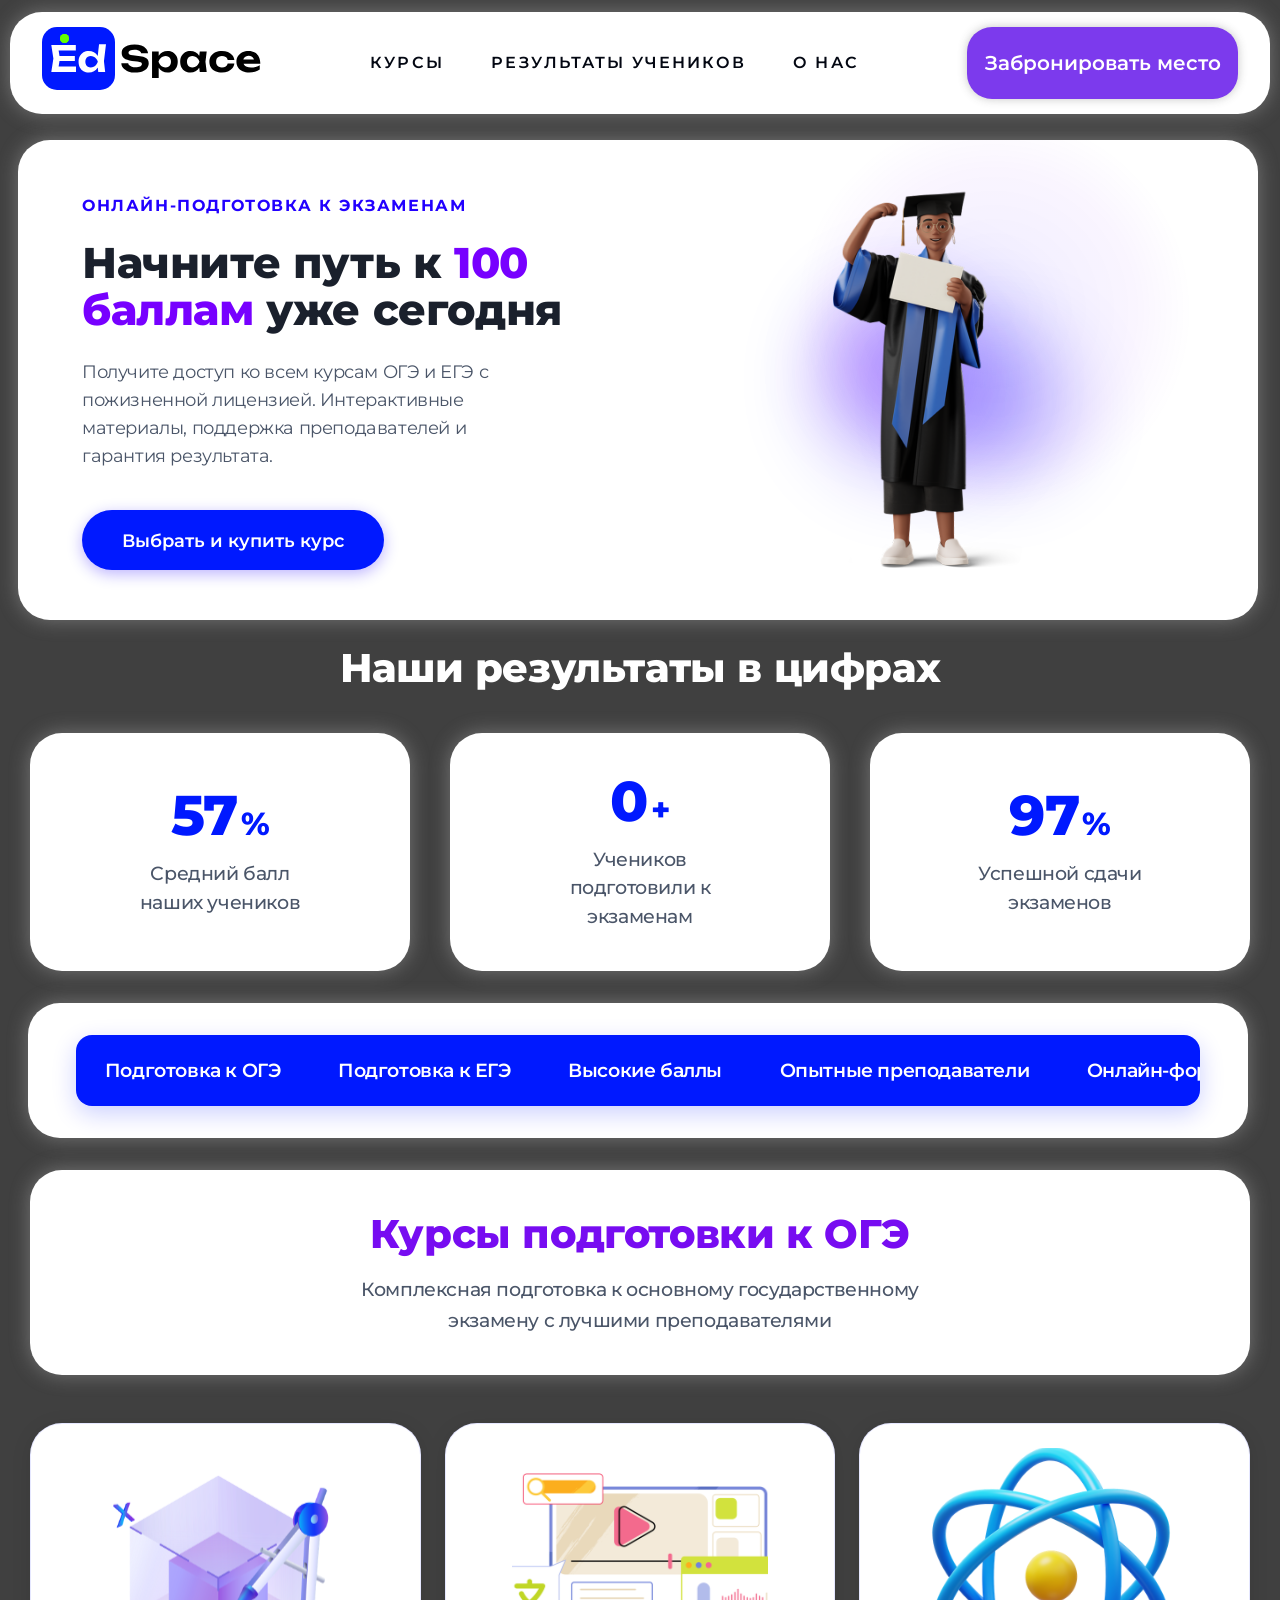
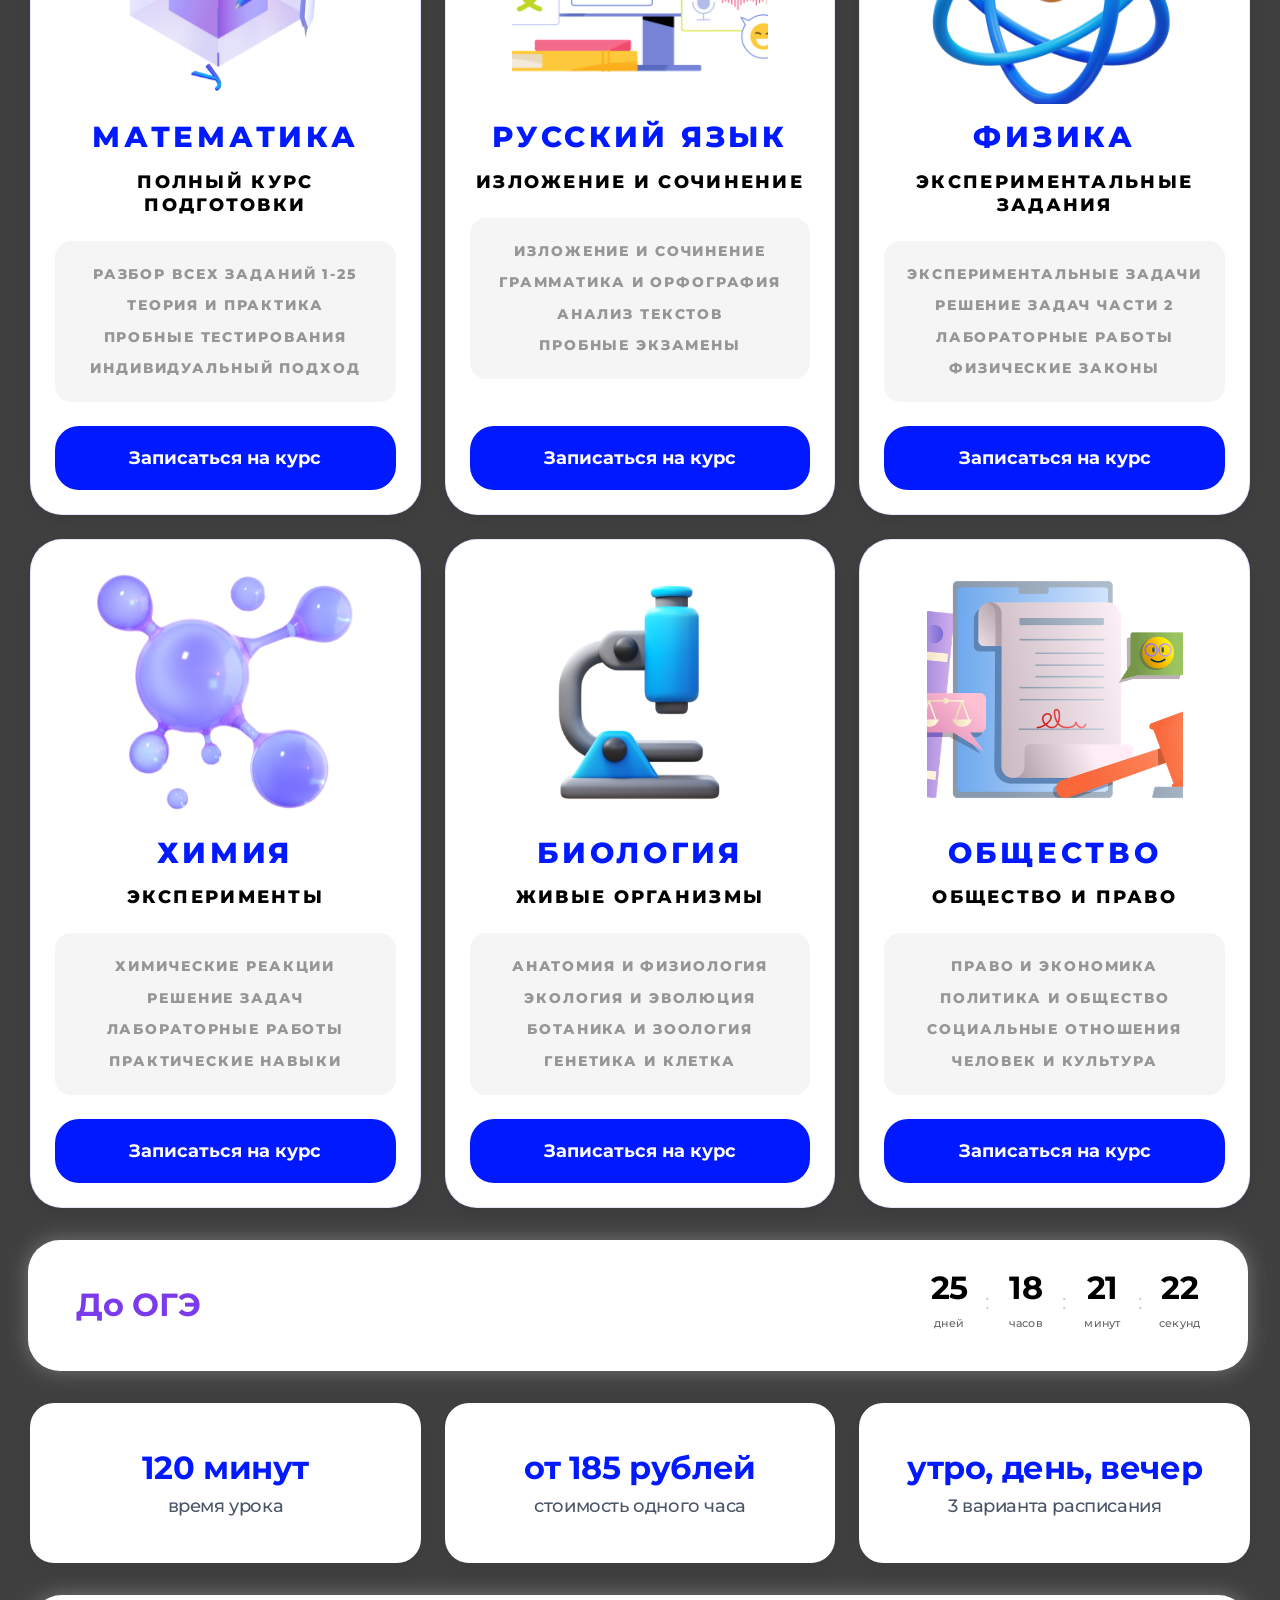
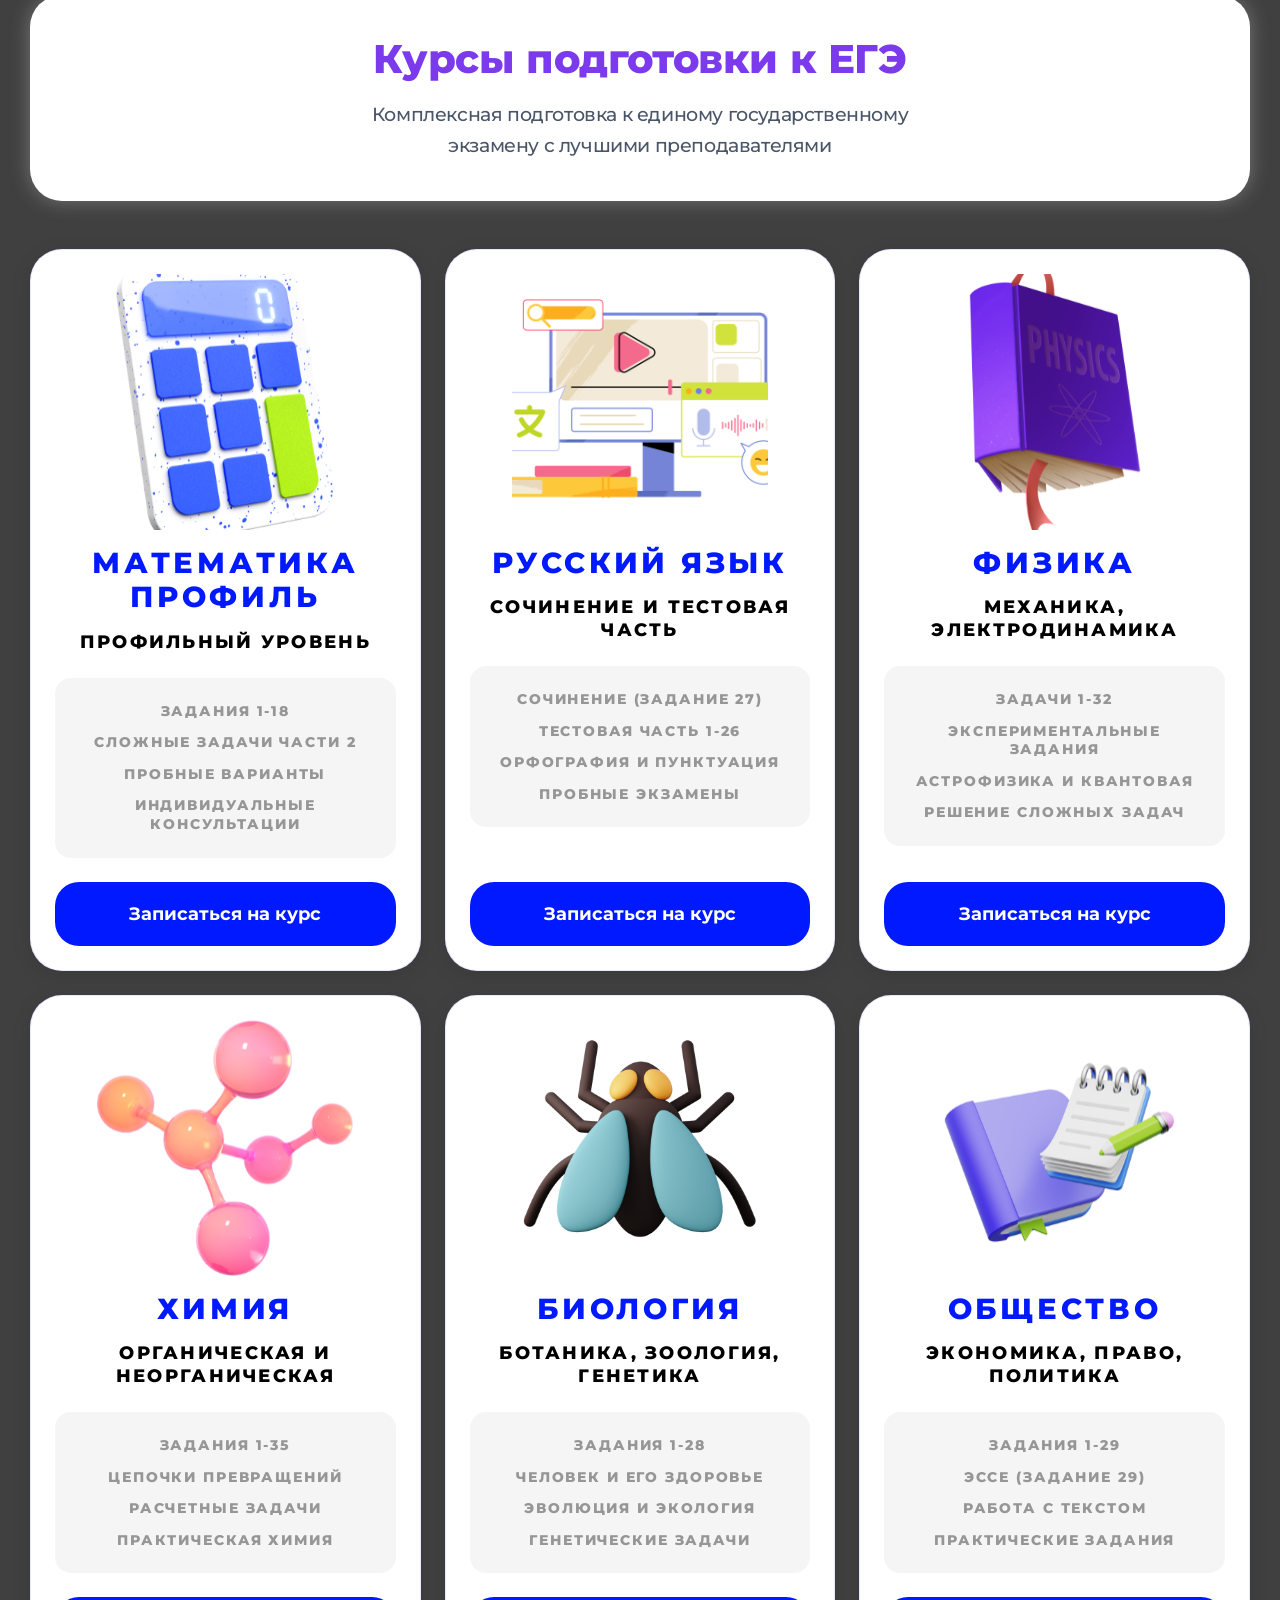
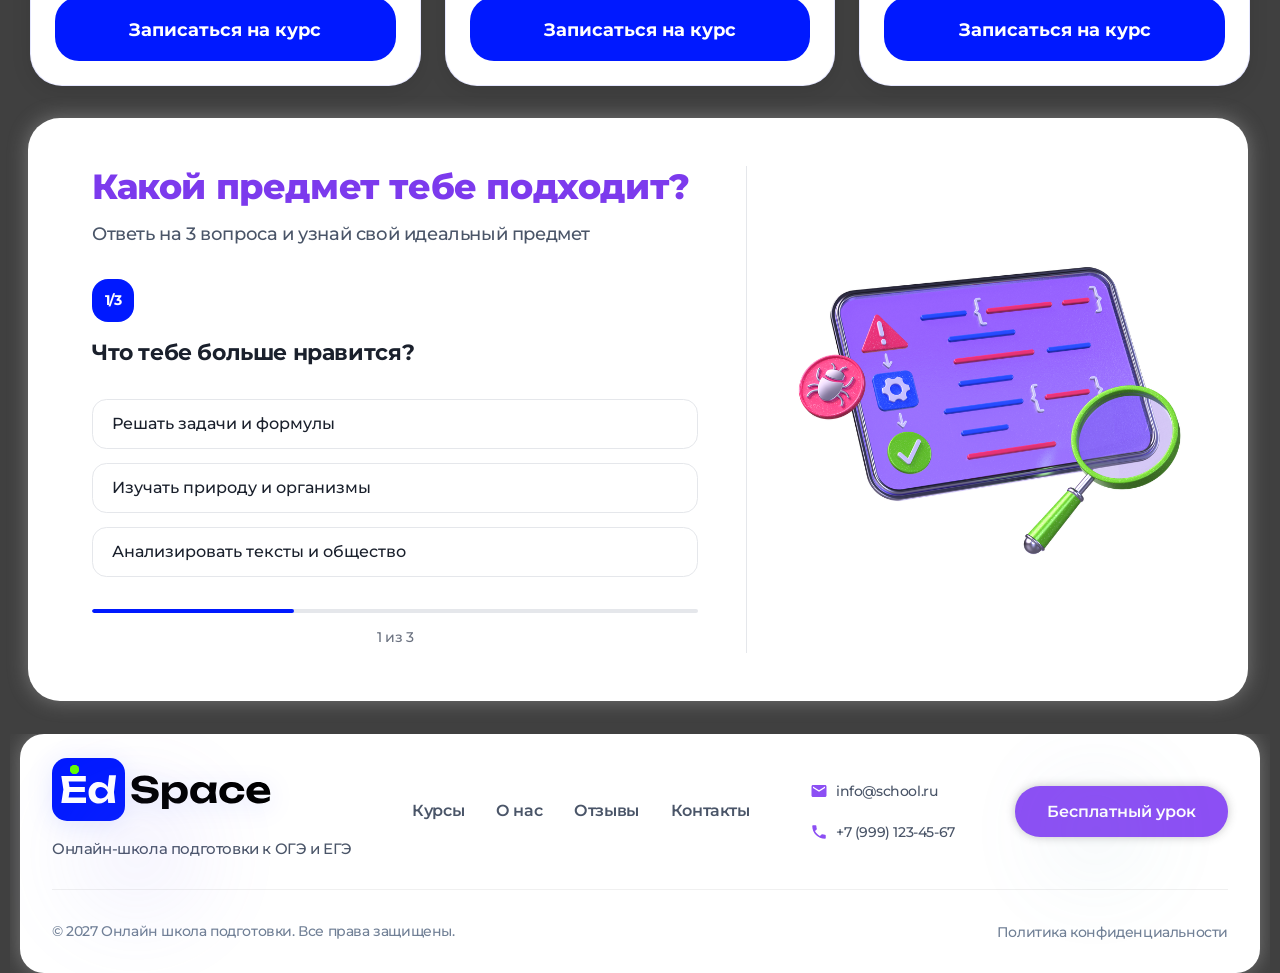
==== commit cd6bf3c5: "завершена страница  курсы" ====
--- a/index2.html
+++ b/index2.html
@@ -303,7 +303,329 @@
     </div>
 </section>
 
-    
+
+
+
+<section class="schedule-section">
+    <div class="schedule-container">
+        <!-- Контейнер для 3 блоков в ряд -->
+        <div class="schedule-blocks-exact">
+            <!-- Блок 1: 120 минут -->
+            <div class="schedule-block-exact">
+                <div class="main-line">120 минут</div>
+                <div class="sub-line">время урока</div>
+            </div>
+            
+            <!-- Блок 2: от 185 рублей -->
+            <div class="schedule-block-exact">
+                <div class="main-line">от 185 рублей</div>
+                <div class="sub-line">стоимость одного часа</div>
+            </div>
+            
+            <!-- Блок 3: 3 варианта расписания -->
+            <div class="schedule-block-exact">
+                <div class="main-line">утро, день, вечер</div>
+                <div class="sub-line">3 варианта расписания</div>
+            </div>
+        </div>
+    </div>
+</section>
+
+<section class="ege-courses-section">
+    <div class="ege-courses-container">
+        <!-- Только заголовок в белой блажке -->
+        <div class="ege-courses-header">
+            <h2 class="ege-courses-title">Курсы подготовки к ЕГЭ</h2>
+            <p class="ege-courses-subtitle">Комплексная подготовка к единому государственному экзамену с лучшими преподавателями</p>
+        </div>
+        
+        <!-- Карточки курсов -->
+        <div class="ege-courses-block">
+            <!-- Курс 1 - Математика профиль -->
+            <div class="ege-course-card">
+                <div class="ege-course-content">
+                    <div class="ege-head-content">
+                        <img src="./img/gh.svg" alt="ЕГЭ Математика профиль">
+                        <h2>математика профиль</h2>
+                        <p>Профильный уровень</p>
+                    </div>
+                    
+                    <div class="ege-main-content">
+                        <p>Задания 1-18</p>
+                        <p>Сложные задачи части 2</p>
+                        <p>Пробные варианты</p>
+                        <p>Индивидуальные консультации</p>
+                    </div>
+                    
+                    <button>Записаться на курс</button>
+                </div>
+            </div>
+            
+            <!-- Курс 2 - Русский язык -->
+            <div class="ege-course-card">
+                <div class="ege-course-content">
+                    <div class="ege-head-content">
+                        <img src="./img/tr.svg" alt="ЕГЭ Русский язык">
+                        <h2>русский язык</h2>
+                        <p>Сочинение и тестовая часть</p>
+                    </div>
+                    
+                    <div class="ege-main-content">
+                        <p>Сочинение (задание 27)</p>
+                        <p>Тестовая часть 1-26</p>
+                        <p>Орфография и пунктуация</p>
+                        <p>Пробные экзамены</p>
+                    </div>
+                    
+                    <button>Записаться на курс</button>
+                </div>
+            </div>
+            
+            <!-- Курс 3 - Физика -->
+            <div class="ege-course-card">
+                <div class="ege-course-content">
+                    <div class="ege-head-content">
+                        <img src="./img/zx.svg" alt="ЕГЭ Физика">
+                        <h2>физика</h2>
+                        <p>Механика, электродинамика</p>
+                    </div>
+                    
+                    <div class="ege-main-content">
+                        <p>Задачи 1-32</p>
+                        <p>Экспериментальные задания</p>
+                        <p>Астрофизика и квантовая</p>
+                        <p>Решение сложных задач</p>
+                    </div>
+                    
+                    <button>Записаться на курс</button>
+                </div>
+            </div>
+
+            <!-- Курс 4 - Химия -->
+            <div class="ege-course-card">
+                <div class="ege-course-content">
+                    <div class="ege-head-content">
+                        <img src="./img/q1.svg" alt="ЕГЭ Химия">
+                        <h2>химия</h2>
+                        <p>Органическая и неорганическая</p>
+                    </div>
+                    
+                    <div class="ege-main-content">
+                        <p>Задания 1-35</p>
+                        <p>Цепочки превращений</p>
+                        <p>Расчетные задачи</p>
+                        <p>Практическая химия</p>
+                    </div>
+                    
+                    <button>Записаться на курс</button>
+                </div>
+            </div>
+
+            <!-- Курс 5 - Биология -->
+            <div class="ege-course-card">
+                <div class="ege-course-content">
+                    <div class="ege-head-content">
+                        <img src="./img/ert.svg" alt="ЕГЭ Биология">
+                        <h2>биология</h2>
+                        <p>Ботаника, зоология, генетика</p>
+                    </div>
+                    
+                    <div class="ege-main-content">
+                        <p>Задания 1-28</p>
+                        <p>Человек и его здоровье</p>
+                        <p>Эволюция и экология</p>
+                        <p>Генетические задачи</p>
+                    </div>
+                    
+                    <button>Записаться на курс</button>
+                </div>
+            </div>
+
+            <!-- Курс 6 - Обществознание -->
+            <div class="ege-course-card">
+                <div class="ege-course-content">
+                    <div class="ege-head-content">
+                        <img src="./img/tyu.svg" alt="ЕГЭ Обществознание">
+                        <h2>общество</h2>
+                        <p>Экономика, право, политика</p>
+                    </div>
+                    
+                    <div class="ege-main-content">
+                        <p>Задания 1-29</p>
+                        <p>Эссе (задание 29)</p>
+                        <p>Работа с текстом</p>
+                        <p>Практические задания</p>
+                    </div>
+                    
+                    <button>Записаться на курс</button>
+                </div>
+            </div>
+        </div>
+    </div>
+</section>
+
+ 
+
+
+
+<section class="test-with-image-section">
+    <div class="test-with-image-container">
+        <div class="test-with-image-info">
+            <!-- Левая часть: тест -->
+            <div class="test-left-side">
+                <div class="test-header">
+                    <h2 class="test-title">Какой предмет тебе подходит?</h2>
+                    <p class="test-subtitle">Ответь на 3 вопроса и узнай свой идеальный предмет</p>
+                </div>
+
+                <div class="test-content">
+                    <!-- Вопрос 1 -->
+                    <div class="test-step active" id="testStep1">
+                        <div class="test-question">
+                            <div class="test-question-number">1/3</div>
+                            <h3 class="test-question-text">Что тебе больше нравится?</h3>
+                        </div>
+                        
+                        <div class="test-options">
+                            <button class="test-option" data-points="math-physics">Решать задачи и формулы</button>
+                            <button class="test-option" data-points="biology-chemistry">Изучать природу и организмы</button>
+                            <button class="test-option" data-points="social-russian">Анализировать тексты и общество</button>
+                        </div>
+                    </div>
+
+                    <!-- Вопрос 2 -->
+                    <div class="test-step" id="testStep2">
+                        <div class="test-question">
+                            <div class="test-question-number">2/3</div>
+                            <h3 class="test-question-text">Какой вид деятельности ближе?</h3>
+                        </div>
+                        
+                        <div class="test-options">
+                            <button class="test-option" data-points="physics-chemistry">Эксперименты и опыты</button>
+                            <button class="test-option" data-points="math-biology">Логические размышления</button>
+                            <button class="test-option" data-points="russian-social">Обсуждения и дискуссии</button>
+                        </div>
+                    </div>
+
+                    <!-- Вопрос 3 -->
+                    <div class="test-step" id="testStep3">
+                        <div class="test-question">
+                            <div class="test-question-number">3/3</div>
+                            <h3 class="test-question-text">Кем видишь себя в будущем?</h3>
+                        </div>
+                        
+                        <div class="test-options">
+                            <button class="test-option" data-points="math-physics">Инженер, программист, ученый</button>
+                            <button class="test-option" data-points="biology-chemistry">Врач, эколог, биолог</button>
+                            <button class="test-option" data-points="russian-social">Юрист, журналист, учитель</button>
+                        </div>
+                    </div>
+
+                    <!-- Результат -->
+                    <div class="test-step" id="testStep4">
+                        <div class="test-result">
+                            <div class="test-result-icon">🎯</div>
+                            <h3 class="test-result-title">Тебе подходит:</h3>
+                            
+                            <div class="test-result-subject" id="testResultSubject">
+                                <div class="test-subject-name">Математика</div>
+                                <div class="test-subject-desc">Точные науки и вычисления</div>
+                            </div>
+                            
+                            <div class="test-result-actions">
+                                <button class="test-action-btn" id="testRestartBtn">Заново</button>
+                                <button class="test-action-btn primary" id="testChooseBtn">Выбрать</button>
+                            </div>
+                        </div>
+                    </div>
+                </div>
+
+                <!-- Прогресс -->
+                <div class="test-progress">
+                    <div class="test-progress-bar">
+                        <div class="test-progress-fill" id="testProgressFill"></div>
+                    </div>
+                    <div class="test-progress-text" id="testProgressText">1 из 3</div>
+                </div>
+            </div>
+
+            <!-- Правая часть: чистая картинка -->
+            <div class="image-right-side">
+                <div class="image-container">
+                    <img src="./img/iop.svg" alt="Образование и подготовка" class="test-image">
+                </div>
+            </div>
+        </div>
+    </div>
+</section>
+
+
+<footer class="footer-section">
+    <div class="footer-container">
+        <div class="footer-block">
+            <!-- Основной контент подвала -->
+            <div class="footer-content">
+                <!-- Лого и описание -->
+                <div class="footer-brand">
+                    <svg class="footer-logo" width="220" height="63" viewBox="0 0 220 63" fill="none">
+                        <rect width="73" height="63" rx="15" fill="#0019FF"/>
+                        <path d="M32.844 28.98V34.02H13.296V28.98H32.844ZM17.904 31.5L16.104 42.66L13.26 39.42H33.996V45H9.3L11.388 31.5L9.3 18H33.816V23.58H13.26L16.104 20.34L17.904 31.5ZM56.2598 45L55.3598 37.26L56.5838 34.812L55.3958 31.716L57.0518 17.28H63.9998L61.9478 34.236L63.1718 45H56.2598ZM57.8078 34.74C57.4478 36.924 56.7638 38.832 55.7558 40.464C54.7478 42.072 53.4758 43.332 51.9398 44.244C50.4038 45.132 48.6758 45.576 46.7558 45.576C44.7398 45.576 42.9638 45.12 41.4278 44.208C39.9158 43.296 38.7278 42.036 37.8638 40.428C36.9998 38.796 36.5678 36.9 36.5678 34.74C36.5678 32.58 36.9998 30.696 37.8638 29.088C38.7278 27.456 39.9158 26.184 41.4278 25.272C42.9638 24.36 44.7398 23.904 46.7558 23.904C48.6758 23.904 50.4038 24.36 51.9398 25.272C53.4758 26.16 54.7478 27.408 55.7558 29.016C56.7878 30.624 57.4718 32.532 57.8078 34.74ZM43.3358 34.74C43.3358 35.844 43.5638 36.828 44.0198 37.692C44.4758 38.532 45.0998 39.204 45.8918 39.708C46.7078 40.188 47.6438 40.428 48.6998 40.428C49.7558 40.428 50.7518 40.188 51.6878 39.708C52.6478 39.204 53.4878 38.532 54.2078 37.692C54.9278 36.828 55.4678 35.844 55.8278 34.74C55.4678 33.636 54.9278 32.664 54.2078 31.824C53.4878 30.96 52.6478 30.288 51.6878 29.808C50.7518 29.304 49.7558 29.052 48.6998 29.052C47.6438 29.052 46.7078 29.304 45.8918 29.808C45.0998 30.288 44.4758 30.96 44.0198 31.824C43.5638 32.664 43.3358 33.636 43.3358 34.74Z" fill="white"/>
+                        <circle cx="22.5" cy="11.5" r="4.5" fill="#62FF00"/>
+                        <path d="M79.332 36.18H86.208C86.328 36.996 86.7 37.716 87.324 38.34C87.948 38.964 88.776 39.444 89.808 39.78C90.864 40.116 92.088 40.284 93.48 40.284C95.472 40.284 97.032 40.008 98.16 39.456C99.312 38.904 99.888 38.124 99.888 37.116C99.888 36.348 99.552 35.76 98.88 35.352C98.232 34.92 97.008 34.608 95.208 34.416L89.988 33.876C86.364 33.516 83.736 32.676 82.104 31.356C80.496 30.036 79.692 28.236 79.692 25.956C79.692 24.156 80.22 22.62 81.276 21.348C82.356 20.076 83.856 19.104 85.776 18.432C87.72 17.76 89.988 17.424 92.58 17.424C95.148 17.424 97.416 17.796 99.384 18.54C101.352 19.284 102.924 20.316 104.1 21.636C105.276 22.956 105.912 24.504 106.008 26.28H99.132C99.036 25.536 98.7 24.912 98.124 24.408C97.572 23.88 96.816 23.472 95.856 23.184C94.92 22.872 93.792 22.716 92.472 22.716C90.648 22.716 89.196 22.98 88.116 23.508C87.06 24.012 86.532 24.744 86.532 25.704C86.532 26.424 86.844 26.988 87.468 27.396C88.116 27.804 89.256 28.104 90.888 28.296L96.396 28.908C98.916 29.172 100.932 29.592 102.444 30.168C103.956 30.744 105.048 31.536 105.72 32.544C106.392 33.552 106.728 34.824 106.728 36.36C106.728 38.208 106.164 39.828 105.036 41.22C103.932 42.588 102.372 43.656 100.356 44.424C98.364 45.192 96.036 45.576 93.372 45.576C90.612 45.576 88.188 45.18 86.1 44.388C84.036 43.596 82.404 42.504 81.204 41.112C80.028 39.696 79.404 38.052 79.332 36.18ZM110.043 24.48H116.703V30.672L116.451 31.536V36.864L116.703 38.448V50.94H110.043V24.48ZM114.507 34.74C114.867 32.532 115.551 30.624 116.559 29.016C117.567 27.408 118.839 26.16 120.375 25.272C121.935 24.36 123.663 23.904 125.559 23.904C127.575 23.904 129.339 24.36 130.851 25.272C132.387 26.184 133.587 27.456 134.451 29.088C135.315 30.696 135.747 32.58 135.747 34.74C135.747 36.9 135.315 38.796 134.451 40.428C133.587 42.036 132.387 43.296 130.851 44.208C129.339 45.12 127.575 45.576 125.559 45.576C123.639 45.576 121.911 45.132 120.375 44.244C118.863 43.332 117.603 42.072 116.595 40.464C115.587 38.832 114.891 36.924 114.507 34.74ZM128.979 34.74C128.979 33.636 128.751 32.664 128.295 31.824C127.839 30.96 127.203 30.288 126.387 29.808C125.595 29.304 124.683 29.052 123.651 29.052C122.595 29.052 121.587 29.304 120.627 29.808C119.667 30.288 118.827 30.96 118.107 31.824C117.411 32.664 116.871 33.636 116.487 34.74C116.871 35.844 117.411 36.828 118.107 37.692C118.827 38.532 119.667 39.204 120.627 39.708C121.587 40.188 122.595 40.428 123.651 40.428C124.683 40.428 125.595 40.188 126.387 39.708C127.203 39.204 127.839 38.532 128.295 37.692C128.751 36.828 128.979 35.844 128.979 34.74ZM157.765 45L156.865 37.548L157.837 34.74L156.865 31.968L157.765 24.48H164.713L163.453 34.74L164.713 45H157.765ZM159.421 34.74C159.061 36.924 158.377 38.832 157.369 40.464C156.361 42.072 155.089 43.332 153.553 44.244C152.017 45.132 150.289 45.576 148.369 45.576C146.353 45.576 144.577 45.12 143.041 44.208C141.529 43.296 140.341 42.036 139.477 40.428C138.613 38.796 138.181 36.9 138.181 34.74C138.181 32.58 138.613 30.696 139.477 29.088C140.341 27.456 141.529 26.184 143.041 25.272C144.577 24.36 146.353 23.904 148.369 23.904C150.289 23.904 152.017 24.36 153.553 25.272C155.089 26.16 156.361 27.408 157.369 29.016C158.401 30.624 159.085 32.532 159.421 34.74ZM144.949 34.74C144.949 35.844 145.177 36.828 145.633 37.692C146.089 38.532 146.713 39.204 147.505 39.708C148.321 40.188 149.257 40.428 150.313 40.428C151.369 40.428 152.365 40.188 153.301 39.708C154.261 39.204 155.101 38.532 155.821 37.692C156.541 36.828 157.081 35.844 157.441 34.74C157.081 33.636 156.541 32.664 155.821 31.824C155.101 30.96 154.261 30.288 153.301 29.808C152.365 29.304 151.369 29.052 150.313 29.052C149.257 29.052 148.321 29.304 147.505 29.808C146.713 30.288 146.089 30.96 145.633 31.824C145.177 32.664 144.949 33.636 144.949 34.74ZM192.343 36.468C192.151 38.268 191.479 39.852 190.327 41.22C189.199 42.588 187.735 43.656 185.935 44.424C184.159 45.192 182.155 45.576 179.923 45.576C177.451 45.576 175.267 45.12 173.371 44.208C171.475 43.296 169.999 42.024 168.943 40.392C167.887 38.76 167.359 36.876 167.359 34.74C167.359 32.604 167.887 30.72 168.943 29.088C169.999 27.456 171.475 26.184 173.371 25.272C175.267 24.36 177.451 23.904 179.923 23.904C182.155 23.904 184.159 24.288 185.935 25.056C187.735 25.824 189.199 26.892 190.327 28.26C191.479 29.604 192.151 31.188 192.343 33.012H185.683C185.419 31.692 184.759 30.684 183.703 29.988C182.671 29.292 181.411 28.944 179.923 28.944C178.747 28.944 177.715 29.172 176.827 29.628C175.963 30.084 175.291 30.744 174.811 31.608C174.331 32.472 174.091 33.516 174.091 34.74C174.091 35.964 174.331 37.008 174.811 37.872C175.291 38.736 175.963 39.396 176.827 39.852C177.715 40.308 178.747 40.536 179.923 40.536C181.435 40.536 182.707 40.176 183.739 39.456C184.771 38.712 185.419 37.716 185.683 36.468H192.343ZM207.209 45.576C204.761 45.576 202.565 45.12 200.621 44.208C198.701 43.296 197.189 42.024 196.085 40.392C194.981 38.76 194.429 36.852 194.429 34.668C194.429 32.532 194.957 30.66 196.013 29.052C197.069 27.444 198.521 26.184 200.369 25.272C202.241 24.36 204.353 23.904 206.705 23.904C209.105 23.904 211.169 24.432 212.897 25.488C214.625 26.544 215.957 28.032 216.893 29.952C217.829 31.872 218.297 34.128 218.297 36.72H199.793V32.508H214.625L212.213 34.02C212.141 32.892 211.865 31.944 211.385 31.176C210.929 30.384 210.317 29.784 209.549 29.376C208.781 28.944 207.869 28.728 206.813 28.728C205.661 28.728 204.665 28.956 203.825 29.412C202.985 29.868 202.325 30.504 201.845 31.32C201.389 32.136 201.161 33.084 201.161 34.164C201.161 35.532 201.461 36.696 202.061 37.656C202.685 38.616 203.573 39.348 204.725 39.852C205.901 40.356 207.329 40.608 209.009 40.608C210.545 40.608 212.081 40.404 213.617 39.996C215.153 39.564 216.533 38.964 217.757 38.196V42.552C216.365 43.512 214.769 44.256 212.969 44.784C211.193 45.312 209.273 45.576 207.209 45.576Z" fill="black"/>
+                        <circle cx="22.5" cy="11.5" r="4.5" fill="#62FF00"/>
+                    </svg>
+                    <p class="footer-tagline">
+                        Онлайн-школа подготовки к ОГЭ и ЕГЭ
+                    </p>
+                </div>
+
+                <!-- Навигация -->
+                <div class="footer-nav">
+                    <a href="#" class="footer-link">Курсы</a>
+                    <a href="#" class="footer-link">О нас</a>
+                    <a href="#" class="footer-link">Отзывы</a>
+                    <a href="#" class="footer-link">Контакты</a>
+                </div>
+
+                <!-- Контакты -->
+                <div class="footer-contacts">
+                    <div class="contact-item">
+                        <svg width="18" height="18" viewBox="0 0 24 24" fill="#8C4FF4">
+                            <path d="M20 4H4c-1.1 0-1.99.9-1.99 2L2 18c0 1.1.9 2 2 2h16c1.1 0 2-.9 2-2V6c0-1.1-.9-2-2-2zm0 4l-8 5-8-5V6l8 5 8-5v2z"/>
+                        </svg>
+                        <span>info@school.ru</span>
+                    </div>
+                    <div class="contact-item">
+                        <svg width="18" height="18" viewBox="0 0 24 24" fill="#8C4FF4">
+                            <path d="M6.62 10.79c1.44 2.83 3.76 5.14 6.59 6.59l2.2-2.2c.27-.27.67-.36 1.02-.24 1.12.37 2.33.57 3.57.57.55 0 1 .45 1 1V20c0 .55-.45 1-1 1-9.39 0-17-7.61-17-17 0-.55.45-1 1-1h3.5c.55 0 1 .45 1 1 0 1.25.2 2.45.57 3.57.11.35.03.74-.25 1.02l-2.2 2.2z"/>
+                        </svg>
+                        <span>+7 (999) 123-45-67</span>
+                    </div>
+                </div>
+
+                <!-- Кнопка -->
+                <button class="footer-btn open-company-modal">
+                    Бесплатный урок
+                </button>
+            </div>
+
+            <!-- Нижняя часть -->
+            <div class="footer-bottom">
+                <div class="copyright">
+                    © 2027 Онлайн школа подготовки. Все права защищены.
+                </div>
+                <div class="legal-links">
+                    <a href="#">Политика конфиденциальности</a>
+                </div>
+            </div>
+        </div>
+    </div>
+
+   
+    <div class="footer-glow glow-1"></div>
+    <div class="footer-glow glow-2"></div>
+</footer>
+
 </body>
 <script src="./script2.js"></script>
 </html>
--- a/style2.css
+++ b/style2.css
@@ -1989,4 +1989,1433 @@
         margin-bottom: 0.2rem;
     }
 }       
-        + 
+
+
+
+.schedule-section {
+    padding-bottom: 5rem;
+    position: relative;
+    width: 100%;
+    max-width: 115.1875rem;
+    margin: 0 auto;
+    padding: 0 0.625rem;
+    box-sizing: border-box;
+    margin-top: 2rem;
+}
+
+.schedule-container {
+    padding-bottom: 5rem;
+    position: relative;
+    width: 100%;
+    max-width: 115.1875rem;
+    margin: 0rem auto;
+    padding: 0 0.625rem;
+    box-sizing: border-box;
+    margin-top: 1rem;
+    animation: containerSlide 0.6s ease-out 0.1s both;
+}
+
+/* Контейнер для 3 блоков */
+.schedule-blocks-exact {
+    width: 100%;
+    display: flex;
+    justify-content: space-between;
+    align-items: stretch;
+    gap: 1.5rem;
+}
+
+/* Общие стили для карточек */
+.schedule-block-exact {
+    flex: 1;
+    display: flex;
+    flex-direction: column;
+    justify-content: center;
+    align-items: center;
+    background: #ffffff;
+    border-radius: 1.5rem;
+    padding: 1.8rem 1.2rem;
+    min-height: 10rem;
+    box-shadow: 0 4px 20px rgba(0, 0, 0, 0.08);
+    text-align: center;
+    position: relative;
+    opacity: 0;
+    animation: fadeInUp 0.5s ease-out forwards;
+}
+
+.schedule-block-exact:nth-child(1) {
+    animation-delay: 0.1s;
+}
+
+.schedule-block-exact:nth-child(2) {
+    animation-delay: 0.2s;
+}
+
+.schedule-block-exact:nth-child(3) {
+    animation-delay: 0.3s;
+}
+
+/* Основная строка (синяя, жирная) */
+.main-line {
+    font-family: "Montserrat", sans-serif;
+    font-size: 2rem;
+    font-weight: 700;
+    line-height: 1.2;
+    margin-bottom: 0.5rem;
+    color: #0019FF;
+}
+
+/* Вторая строка (меньше, серый) */
+.sub-line {
+    font-family: "Montserrat", sans-serif;
+    font-size: 1.1rem;
+    font-weight: 500;
+    color: #4a5568;
+    line-height: 1.3;
+}
+
+/* Адаптивность */
+@media (max-width: 1024px) {
+    .schedule-blocks-exact {
+        gap: 1.2rem;
+    }
+    
+    .schedule-block-exact {
+        padding: 1.5rem 1rem;
+        min-height: 9rem;
+        border-radius: 1.2rem;
+    }
+    
+    .main-line {
+        font-size: 1.8rem;
+        margin-bottom: 0.4rem;
+    }
+    
+    .sub-line {
+        font-size: 1rem;
+    }
+}
+
+@media (max-width: 768px) {
+    .schedule-section {
+        padding: 0 1rem;
+    }
+    
+    .schedule-container {
+        padding: 0;
+    }
+    
+    .schedule-blocks-exact {
+        flex-direction: column;
+        gap: 1rem;
+        max-width: 400px;
+        margin: 0 auto;
+    }
+    
+    .schedule-block-exact {
+        width: 100%;
+        padding: 1.5rem 1rem;
+        min-height: 8rem;
+        border-radius: 1.2rem;
+    }
+    
+    .main-line {
+        font-size: 1.7rem;
+        margin-bottom: 0.3rem;
+    }
+    
+    .sub-line {
+        font-size: 0.95rem;
+    }
+}
+
+@media (max-width: 480px) {
+    .schedule-section {
+        padding: 0 0.75rem;
+    }
+    
+    .schedule-blocks-exact {
+        gap: 0.9rem;
+    }
+    
+    .schedule-block-exact {
+        padding: 1.2rem 0.9rem;
+        min-height: 7.5rem;
+        border-radius: 1rem;
+    }
+    
+    .main-line {
+        font-size: 1.5rem;
+        margin-bottom: 0.25rem;
+    }
+    
+    .sub-line {
+        font-size: 0.9rem;
+    }
+}
+
+@media (max-width: 360px) {
+    .schedule-section {
+        padding: 0 0.5rem;
+    }
+    
+    .schedule-block-exact {
+        padding: 1rem 0.8rem;
+        min-height: 7rem;
+    }
+    
+    .main-line {
+        font-size: 1.4rem;
+    }
+    
+    .sub-line {
+        font-size: 0.85rem;
+    }
+}
+
+/* Отключение анимаций для пользователей с prefers-reduced-motion */
+@media (prefers-reduced-motion: reduce) {
+    .schedule-container {
+        animation: none;
+    }
+    
+    .schedule-block-exact {
+        animation: none;
+        opacity: 1;
+    }
+}
+
+
+
+
+
+
+.ege-courses-section {
+    padding-bottom: 5rem;
+    position: relative;
+    width: 100%;
+    max-width: 115.1875rem;
+    margin: 0 auto;
+    padding: 0 0.625rem;
+    box-sizing: border-box;
+    margin-top: 2rem;
+}
+
+.ege-courses-container {
+    padding-bottom: 5rem;
+    position: relative;
+    width: 100%;
+    max-width: 115.1875rem;
+    margin: 0rem auto;
+    padding: 0 0.625rem;
+    box-sizing: border-box;
+    margin-top: 1rem;
+}
+
+/* Только заголовок в белой блажке */
+.ege-courses-header {
+    text-align: center;
+    margin-bottom: 3rem;
+    width: 100%;
+    background: #fff;
+    border-radius: 2rem;
+    padding: 2.5rem 3rem;
+    box-shadow: 0 0 1.25rem #d9d9d95b;
+    position: relative;
+    z-index: 2;
+}
+
+.ege-courses-title {
+    font-family: "Montserrat", sans-serif;
+    font-size: 2.5rem;
+    font-weight: 800;
+    color: #7C3AED;
+    margin-bottom: 1rem;
+    line-height: 1.2;
+}
+
+.ege-courses-subtitle {
+    font-family: "Montserrat", sans-serif;
+    font-size: 1.2rem;
+    color: #4a5568;
+    line-height: 1.6;
+    max-width: 600px;
+    margin: 0 auto;
+    font-weight: 500;
+}
+
+/* Сетка карточек */
+.ege-courses-block {
+    width: 100%;
+    display: grid;
+    grid-template-columns: repeat(3, 1fr);
+    gap: 1.5rem;
+    justify-content: center;
+    align-items: stretch;
+}
+
+/* Карточка курса ЕГЭ */
+.ege-courses-block .ege-course-card {
+    width: 100%;
+    height: auto;
+    display: flex;
+    flex-direction: column;
+    padding: 1.5rem 1.5rem;
+    border-radius: 2rem;
+    background-color: #fff;
+    box-shadow: 0 0.25rem 1.25rem rgba(0, 0, 0, 0.1);
+    position: relative;
+    overflow: hidden;
+    transition: all 0.3s ease;
+    border: 1px solid rgba(0, 25, 255, 0.1);
+}
+
+.ege-courses-block .ege-course-card:hover {
+    transform: translateY(-0.5rem);
+    box-shadow: 0 0.5rem 2rem rgba(0, 25, 255, 0.15);
+}
+
+.ege-courses-block .ege-course-card .ege-course-content {
+    width: 100%;
+    height: 100%;
+    display: flex;
+    flex-direction: column;
+    gap: 1.5rem;
+    flex: 1;
+}
+
+/* Верхняя часть карточки */
+.ege-courses-block .ege-course-card .ege-course-content .ege-head-content {
+    width: 100%;
+    height: auto;
+    display: flex;
+    flex-direction: column;
+    gap: 1rem;
+    align-items: center;
+    align-self: center;
+}
+
+.ege-head-content img {
+    width: 100%;
+    max-width: 16rem;
+    height: 16rem;
+    object-fit: cover;
+    border-radius: 1rem;
+}
+
+.ege-head-content h2 {
+    font-weight: 800;
+    font-size: 1.8rem;
+    letter-spacing: 0.13em;
+    text-transform: uppercase;
+    color: #0019ff;
+    text-align: center;
+    line-height: 1.2;
+    margin: 0;
+}
+
+.ege-head-content p {
+    font-weight: 800;
+    font-size: 1.1rem;
+    letter-spacing: 0.13em;
+    text-transform: uppercase;
+    text-align: center;
+    color: #000000;
+    line-height: 1.3;
+    margin: 0;
+}
+
+/* Основной контент */
+.ege-main-content {
+    width: 100%;
+    height: auto;
+    display: flex;
+    flex-direction: column;
+    gap: 0.8rem;
+    border-radius: 1rem;
+    padding: 1.5rem 1rem;
+    background-color: #f5f5f5;
+    align-items: center;
+    justify-content: center;
+    flex-shrink: 0;
+}
+
+.ege-main-content p {
+    font-weight: 800;
+    font-size: 0.9rem;
+    letter-spacing: 0.13em;
+    text-transform: uppercase;
+    text-align: center;
+    color: #969696;
+    line-height: 1.3;
+    margin: 0;
+}
+
+/* Кнопка */
+.ege-course-content button {
+    width: 100%;
+    height: auto;
+    min-height: 4rem;
+    border-radius: 1.5rem;
+    border: none;
+    background-color: #0019FF;
+    font-weight: 700;
+    font-size: 1.1rem;
+    color: #fff;
+    cursor: pointer;
+    transition: all 0.3s ease;
+    padding: 1rem;
+    margin-top: auto;
+    font-family: "Montserrat", sans-serif;
+}
+
+.ege-course-content button:hover {
+    background-color: #5622ff;
+}
+
+/* Адаптивность с правильным scale */
+@media (max-width: 1024px) {
+    .ege-courses-block {
+        grid-template-columns: repeat(2, 1fr);
+        gap: 1.25rem;
+    }
+    
+    .ege-courses-header {
+        padding: 2rem 2rem;
+        margin-bottom: 2.5rem;
+    }
+    
+    .ege-courses-title {
+        font-size: 2.2rem;
+    }
+    
+    .ege-courses-subtitle {
+        font-size: 1.1rem;
+    }
+}
+
+@media (max-width: 768px) {
+    .ege-courses-section {
+        padding: 0 1rem;
+        margin-top: 1rem;
+    }
+    
+    .ege-courses-container {
+        padding: 0;
+    }
+    
+    .ege-courses-header {
+        padding: 1.5rem 1.5rem;
+        margin-bottom: 2rem;
+        border-radius: 1.5rem;
+    }
+    
+    .ege-courses-title {
+        font-size: 1.8rem;
+        margin-bottom: 0.8rem;
+    }
+    
+    .ege-courses-subtitle {
+        font-size: 1rem;
+    }
+    
+    .ege-courses-block {
+        grid-template-columns: 1fr;
+        gap: 1.25rem;
+        max-width: 400px;
+        margin: 0 auto;
+    }
+    
+    .ege-courses-block .ege-course-card {
+        padding: 1.25rem 1.25rem;
+        border-radius: 1.5rem;
+    }
+    
+    .ege-head-content img {
+        height: 10rem;
+        max-width: 14rem;
+    }
+    
+    .ege-head-content h2 {
+        font-size: 1.5rem;
+    }
+    
+    .ege-head-content p {
+        font-size: 1rem;
+    }
+    
+    .ege-main-content {
+        padding: 1.25rem 0.8rem;
+        gap: 0.7rem;
+    }
+    
+    .ege-main-content p {
+        font-size: 0.85rem;
+    }
+    
+    .ege-course-content button {
+        min-height: 3.5rem;
+        font-size: 1rem;
+    }
+}
+
+@media (max-width: 480px) {
+    .ege-courses-section {
+        padding: 0 0.75rem;
+    }
+    
+    .ege-courses-header {
+        padding: 1.25rem 1rem;
+        margin-bottom: 1.5rem;
+        border-radius: 1.2rem;
+    }
+    
+    .ege-courses-title {
+        font-size: 1.6rem;
+    }
+    
+    .ege-courses-subtitle {
+        font-size: 0.9rem;
+    }
+    
+    .ege-courses-block {
+        gap: 1rem;
+    }
+    
+    .ege-courses-block .ege-course-card {
+        padding: 1rem 1rem;
+        border-radius: 1.2rem;
+    }
+    
+    .ege-courses-block .ege-course-card .ege-course-content {
+        gap: 1rem;
+    }
+    
+    .ege-head-content {
+        gap: 0.8rem;
+    }
+    
+    .ege-head-content img {
+        height: 9rem;
+        max-width: 12rem;
+    }
+    
+    .ege-head-content h2 {
+        font-size: 1.3rem;
+    }
+    
+    .ege-head-content p {
+        font-size: 0.9rem;
+    }
+    
+    .ege-main-content {
+        padding: 1rem 0.6rem;
+        gap: 0.6rem;
+        border-radius: 0.8rem;
+    }
+    
+    .ege-main-content p {
+        font-size: 0.8rem;
+    }
+    
+    .ege-course-content button {
+        min-height: 3rem;
+        font-size: 0.9rem;
+        border-radius: 1rem;
+    }
+}
+
+@media (max-width: 360px) {
+    .ege-courses-section {
+        padding: 0 0.5rem;
+    }
+    
+    .ege-courses-header {
+        padding: 1rem 0.8rem;
+    }
+    
+    .ege-courses-title {
+        font-size: 1.4rem;
+    }
+    
+    .ege-courses-subtitle {
+        font-size: 0.85rem;
+    }
+    
+    .ege-head-content img {
+        height: 8rem;
+        max-width: 10rem;
+    }
+    
+    .ege-head-content h2 {
+        font-size: 1.2rem;
+    }
+}
+
+/* Отключение анимаций для пользователей с prefers-reduced-motion */
+@media (prefers-reduced-motion: reduce) {
+    .ege-courses-block .ege-course-card {
+        transition: none;
+    }
+    
+    .ege-courses-block .ege-course-card:hover {
+        transform: none;
+    }
+    
+    .ege-course-content button:hover {
+        transform: none;
+    }
+}
+
+
+
+
+.test-with-image-section {
+    padding-bottom: 5rem;
+    position: relative;
+    width: 100%;
+    max-width: 115.1875rem;
+    margin: 0 auto;
+    padding: 0 0.625rem;
+    box-sizing: border-box;
+    margin-top: 2rem;
+}
+
+.test-with-image-container {
+    padding-bottom: 5rem;
+    position: relative;
+    width: 100%;
+    max-width: 115.1875rem;
+    margin: 0rem auto;
+    padding: 0 0.625rem;
+    box-sizing: border-box;
+    margin-top: 1rem;
+    animation: containerSlide 0.6s ease-out 0.1s both;
+}
+
+.test-with-image-info {
+    width: 100%;
+    background: #fff;
+    border-radius: 2rem;
+    padding: 3rem 4rem;
+    box-shadow: 0 0 1.25rem #d9d9d95b;
+    display: flex;
+    align-items: stretch;
+    min-height: 32rem;
+    margin: 0.4rem -0.1rem;
+    box-sizing: border-box;
+    opacity: 0;
+    animation: scaleIn 0.8s ease-out 0.3s forwards;
+    position: relative;
+    overflow: hidden;
+}
+
+/* Левая часть: тест */
+.test-left-side {
+    flex: 1;
+    display: flex;
+    flex-direction: column;
+    padding-right: 3rem;
+    border-right: 1px solid #e5e7eb;
+}
+
+.test-header {
+    margin-bottom: 2rem;
+}
+
+.test-title {
+    font-family: "Montserrat", sans-serif;
+    font-size: 2.2rem;
+    font-weight: 800;
+    color: #7C3AED;
+    margin-bottom: 0.8rem;
+    line-height: 1.2;
+}
+
+.test-subtitle {
+    font-family: "Montserrat", sans-serif;
+    font-size: 1.1rem;
+    color: #4a5568;
+    line-height: 1.5;
+    max-width: 500px;
+    font-weight: 500;
+}
+
+.test-content {
+    flex: 1;
+    display: flex;
+    flex-direction: column;
+    justify-content: center;
+}
+
+.test-step {
+    display: none;
+}
+
+.test-step.active {
+    display: block;
+    animation: fadeIn 0.4s ease-out;
+}
+
+@keyframes fadeIn {
+    from { opacity: 0; transform: translateX(-10px); }
+    to { opacity: 1; transform: translateX(0); }
+}
+
+.test-question {
+    margin-bottom: 2rem;
+}
+
+.test-question-number {
+    display: inline-block;
+    font-family: "Montserrat", sans-serif;
+    font-size: 0.85rem;
+    font-weight: 700;
+    color: #fff;
+    background: #0019FF;
+    padding: 0.3rem 0.8rem;
+    border-radius: 1rem;
+    margin-bottom: 1rem;
+}
+
+.test-question-text {
+    font-family: "Montserrat", sans-serif;
+    font-size: 1.4rem;
+    font-weight: 700;
+    color: #1a202c;
+    margin: 0;
+    line-height: 1.3;
+}
+
+.test-options {
+    display: flex;
+    flex-direction: column;
+    gap: 0.9rem;
+}
+
+.test-option {
+    padding: 0.9rem 1.2rem;
+    border: 1px solid #e5e7eb;
+    border-radius: 0.9rem;
+    background: white;
+    font-family: "Montserrat", sans-serif;
+    font-size: 1rem;
+    font-weight: 500;
+    color: #1a202c;
+    cursor: pointer;
+    transition: all 0.3s ease;
+    text-align: left;
+}
+
+.test-option:hover {
+    border-color: #0019FF;
+    background: rgba(0, 25, 255, 0.03);
+    transform: translateY(-2px);
+    box-shadow: 0 4px 12px rgba(0, 25, 255, 0.1);
+}
+
+/* Результат */
+.test-result {
+    text-align: center;
+    padding: 1rem 0;
+}
+
+.test-result-icon {
+    font-size: 3rem;
+    margin-bottom: 1.5rem;
+}
+
+.test-result-title {
+    font-family: "Montserrat", sans-serif;
+    font-size: 1.6rem;
+    font-weight: 700;
+    color: #1a202c;
+    margin-bottom: 2rem;
+}
+
+.test-result-subject {
+    background: #f8fafc;
+    border-radius: 1.2rem;
+    padding: 1.8rem;
+    margin-bottom: 2rem;
+    border: 1px solid #e5e7eb;
+}
+
+.test-subject-name {
+    font-family: "Montserrat", sans-serif;
+    font-size: 2rem;
+    font-weight: 800;
+    color: #0019FF;
+    margin-bottom: 0.5rem;
+}
+
+.test-subject-desc {
+    font-family: "Montserrat", sans-serif;
+    font-size: 1.1rem;
+    color: #6b7280;
+}
+
+.test-result-actions {
+    display: flex;
+    gap: 1rem;
+    justify-content: center;
+}
+
+.test-action-btn {
+    padding: 0.8rem 1.5rem;
+    border-radius: 1rem;
+    font-family: "Montserrat", sans-serif;
+    font-size: 1rem;
+    font-weight: 600;
+    cursor: pointer;
+    transition: all 0.3s ease;
+    border: 1px solid #0019FF;
+    background: white;
+    color: #0019FF;
+    min-width: 120px;
+}
+
+.test-action-btn:hover {
+    transform: translateY(-2px);
+    box-shadow: 0 4px 12px rgba(0, 25, 255, 0.1);
+}
+
+.test-action-btn.primary {
+    background: #0019FF;
+    color: white;
+}
+
+.test-action-btn.primary:hover {
+    background: #5622ff;
+}
+
+/* Прогресс */
+.test-progress {
+    margin-top: 2rem;
+}
+
+.test-progress-bar {
+    height: 4px;
+    background: #e5e7eb;
+    border-radius: 2px;
+    overflow: hidden;
+    margin-bottom: 0.5rem;
+}
+
+.test-progress-fill {
+    height: 100%;
+    background: #0019FF;
+    border-radius: 2px;
+    width: 33%;
+    transition: width 0.3s ease;
+}
+
+.test-progress-text {
+    font-family: "Montserrat", sans-serif;
+    font-size: 0.9rem;
+    font-weight: 500;
+    color: #6b7280;
+    text-align: center;
+}
+
+/* Правая часть: чистая картинка */
+.image-right-side {
+    flex: 0 0 40%;
+    display: flex;
+    align-items: center;
+    justify-content: center;
+    padding-left: 3rem;
+}
+
+.image-container {
+    position: relative;
+    width: 100%;
+    height: 100%;
+    border-radius: 1.5rem;
+    overflow: hidden;
+    display: flex;
+    align-items: center;
+    justify-content: center;
+    min-height: 26rem;
+}
+
+.test-image {
+    width: 100%;
+    height: 100%;
+    object-fit: contain; /* Картинка полностью видна без обрезки */
+    max-width: 100%;
+    max-height: 100%;
+}
+
+/* Анимации */
+@keyframes containerSlide {
+    from {
+        opacity: 0;
+        transform: translateY(20px);
+    }
+    to {
+        opacity: 1;
+        transform: translateY(0);
+    }
+}
+
+@keyframes scaleIn {
+    from {
+        opacity: 0;
+        transform: scale(0.98);
+    }
+    to {
+        opacity: 1;
+        transform: scale(1);
+    }
+}
+
+/* Адаптивность */
+@media (max-width: 1200px) {
+    .test-with-image-info {
+        padding: 2.5rem 3rem;
+    }
+    
+    .test-left-side {
+        padding-right: 2rem;
+    }
+    
+    .image-right-side {
+        padding-left: 2rem;
+    }
+    
+    .image-container {
+        min-height: 24rem;
+    }
+}
+
+@media (max-width: 992px) {
+    .test-with-image-info {
+        flex-direction: column;
+        padding: 2rem;
+        min-height: auto;
+    }
+    
+    .test-left-side {
+        padding-right: 0;
+        padding-bottom: 2rem;
+        border-right: none;
+        border-bottom: 1px solid #e5e7eb;
+    }
+    
+    .image-right-side {
+        padding-left: 0;
+        padding-top: 2rem;
+        flex: 0 0 auto;
+        width: 100%;
+    }
+    
+    .image-container {
+        min-height: 20rem;
+        max-width: 400px;
+        margin: 0 auto;
+    }
+    
+    .test-title {
+        font-size: 2rem;
+    }
+    
+    .test-question-text {
+        font-size: 1.3rem;
+    }
+}
+
+@media (max-width: 768px) {
+    .test-with-image-section {
+        padding: 0 1rem;
+    }
+    
+    .test-with-image-container {
+        padding: 0;
+    }
+    
+    .test-with-image-info {
+        padding: 1.5rem;
+        border-radius: 1.5rem;
+    }
+    
+    .test-title {
+        font-size: 1.8rem;
+    }
+    
+    .test-subtitle {
+        font-size: 1rem;
+    }
+    
+    .test-question-text {
+        font-size: 1.2rem;
+    }
+    
+    .test-option {
+        padding: 0.8rem 1rem;
+        font-size: 0.95rem;
+    }
+    
+    .test-result-title {
+        font-size: 1.5rem;
+    }
+    
+    .test-result-subject {
+        padding: 1.5rem;
+    }
+    
+    .test-subject-name {
+        font-size: 1.8rem;
+    }
+    
+    .test-subject-desc {
+        font-size: 1rem;
+    }
+    
+    .test-action-btn {
+        padding: 0.7rem 1.2rem;
+        font-size: 0.95rem;
+        min-width: 110px;
+    }
+    
+    .image-container {
+        min-height: 18rem;
+    }
+}
+
+@media (max-width: 480px) {
+    .test-with-image-info {
+        padding: 1.2rem;
+        border-radius: 1.2rem;
+    }
+    
+    .test-title {
+        font-size: 1.6rem;
+    }
+    
+    .test-subtitle {
+        font-size: 0.9rem;
+    }
+    
+    .test-question-text {
+        font-size: 1.1rem;
+    }
+    
+    .test-option {
+        padding: 0.7rem 0.9rem;
+        font-size: 0.9rem;
+    }
+    
+    .test-result-title {
+        font-size: 1.4rem;
+    }
+    
+    .test-result-subject {
+        padding: 1.2rem;
+    }
+    
+    .test-subject-name {
+        font-size: 1.6rem;
+    }
+    
+    .test-subject-desc {
+        font-size: 0.9rem;
+    }
+    
+    .test-action-btn {
+        width: 100%;
+        max-width: 150px;
+        padding: 0.6rem 1rem;
+        font-size: 0.9rem;
+    }
+    
+    .test-result-actions {
+        flex-direction: column;
+        align-items: center;
+        gap: 0.8rem;
+    }
+    
+    .image-container {
+        min-height: 16rem;
+    }
+}
+
+@media (prefers-reduced-motion: reduce) {
+    .test-with-image-container,
+    .test-with-image-info {
+        animation: none !important;
+        opacity: 1;
+    }
+    
+    .test-step.active {
+        animation: none !important;
+    }
+    
+    .test-option,
+    .test-action-btn {
+        transition: none !important;
+    }
+    
+    .test-option:hover,
+    .test-action-btn:hover {
+        transform: none !important;
+    }
+}
+
+
+
+
+
+
+
+/* Подвал */
+/* Стили для подвала */
+.footer-section {
+    width: 100%;
+    margin-top: 2rem;
+    position: relative;
+    overflow: hidden;
+}
+
+.footer-container {
+    width: 100%;
+    max-width: 115.1875rem;
+    margin: 0 auto;
+    padding: 0 0.625rem;
+    box-sizing: border-box;
+}
+
+.footer-block {
+    width: 100%;
+    background: #fff;
+    border-radius: 1.5rem; /* Меньшее скругление */
+    padding: 1.5rem 2rem;
+    box-shadow: 0 0 1.25rem #d9d9d95b;
+    box-sizing: border-box;
+    position: relative;
+    overflow: hidden;
+}
+
+.footer-content {
+    display: flex;
+    justify-content: space-between;
+    align-items: center;
+    gap: 2rem;
+    padding-bottom: 1.5rem;
+    border-bottom: 1px solid #f0f0f0;
+}
+
+.footer-brand {
+    flex: 0 0 auto;
+    display: flex;
+    flex-direction: column;
+    gap: 0.75rem;
+}
+
+.footer-logo {
+    filter: drop-shadow(0 4px 12px rgba(0, 25, 255, 0.1));
+}
+
+.footer-tagline {
+    color: #4a5568;
+    font-size: 0.95rem;
+    font-weight: 500;
+    margin: 0;
+}
+
+.footer-nav {
+    display: flex;
+    gap: 2rem;
+    align-items: center;
+}
+
+.footer-link {
+    color: #4a5568;
+    text-decoration: none;
+    font-size: 1rem;
+    font-weight: 600;
+    transition: all 0.3s ease;
+    position: relative;
+}
+
+.footer-link:hover {
+    color: #8C4FF4;
+}
+
+.footer-contacts {
+    display: flex;
+    flex-direction: column;
+    gap: 0.5rem;
+}
+
+.contact-item {
+    display: flex;
+    align-items: center;
+    gap: 0.5rem;
+    color: #4a5568;
+    font-size: 0.9rem;
+    font-weight: 500;
+}
+
+.footer-btn {
+    padding: 1rem 2rem;
+    background: #8C4FF4;
+    color: #fff;
+    border: none;
+    border-radius: 1.5625rem;
+    font-size: 1rem;
+    font-weight: 600;
+    font-family: "Montserrat", sans-serif;
+    cursor: pointer;
+    transition: all 0.3s ease;
+    box-shadow: 0 0 0.625rem rgba(59, 59, 59, 0.29);
+}
+
+.footer-btn:hover {
+    background: #7C3AED;
+    transform: translateY(-2px);
+}
+
+.footer-bottom {
+    padding-top: 1.5rem;
+    display: flex;
+    justify-content: space-between;
+    align-items: center;
+}
+
+.copyright {
+    color: #718096;
+    font-size: 0.875rem;
+    font-weight: 500;
+}
+
+.legal-links a {
+    color: #718096;
+    text-decoration: none;
+    font-size: 0.875rem;
+    font-weight: 500;
+    transition: color 0.3s ease;
+}
+
+.legal-links a:hover {
+    color: #8C4FF4;
+}
+
+/* Подсветки для подвала */
+.footer-glow {
+    position: absolute;
+    border-radius: 50%;
+    filter: blur(3rem);
+    z-index: 1;
+    pointer-events: none;
+    opacity: 0.1;
+}
+
+.footer-glow.glow-1 {
+    width: 8rem;
+    height: 8rem;
+    background: linear-gradient(45deg, #8CAFF4, #8C4FF4);
+    bottom: 10%;
+    left: 5%;
+}
+
+.footer-glow.glow-2 {
+    width: 6rem;
+    height: 6rem;
+    background: linear-gradient(135deg, #8C4FF4, #4FF48C);
+    top: 20%;
+    right: 10%;
+}
+
+/* Анимации */
+@keyframes fadeInUp {
+    from {
+        opacity: 0;
+        transform: translateY(1.875rem);
+    }
+    to {
+        opacity: 1;
+        transform: translateY(0);
+    }
+}
+
+.footer-section {
+    animation: fadeInUp 0.8s ease-out 0.2s both;
+}
+
+/* Адаптивность */
+@media (max-width: 75rem) {
+    .footer-block {
+        padding: 1.5rem 1.5rem;
+    }
+}
+
+@media (max-width: 64rem) {
+    .footer-content {
+        flex-wrap: wrap;
+        gap: 1.5rem;
+        justify-content: center;
+        text-align: center;
+    }
+    
+    .footer-brand {
+        flex: 0 0 100%;
+        align-items: center;
+    }
+    
+    .footer-nav {
+        order: 3;
+        flex: 0 0 100%;
+        justify-content: center;
+    }
+    
+    .footer-contacts {
+        order: 2;
+    }
+}
+
+@media (max-width: 56.25rem) {
+    .footer-section {
+        margin-top: 1.5rem;
+    }
+    
+    .footer-block {
+        padding: 1.5rem 1rem;
+        border-radius: 1.5rem;
+    }
+    
+    .footer-content {
+        flex-direction: column;
+        gap: 1.5rem;
+        padding-bottom: 1rem;
+    }
+    
+    .footer-nav {
+        order: 2;
+        flex-wrap: wrap;
+        gap: 1rem;
+    }
+    
+    .footer-contacts {
+        order: 3;
+    }
+    
+    .footer-btn {
+        order: 4;
+    }
+    
+    .footer-bottom {
+        padding-top: 1rem;
+        flex-direction: column;
+        gap: 0.5rem;
+        text-align: center;
+    }
+}
+
+@media (max-width: 48rem) {
+    .footer-section {
+        margin-top: 1rem;
+    }
+    
+    .footer-block {
+        padding: 1.25rem 1rem;
+        border-radius: 1.25rem;
+    }
+    
+    .footer-content {
+        gap: 1.25rem;
+    }
+    
+    .footer-nav {
+        gap: 0.8rem;
+    }
+    
+    .footer-link {
+        font-size: 0.9rem;
+    }
+    
+    .footer-btn {
+        padding: 0.8rem 1.5rem;
+        font-size: 0.9rem;
+    }
+}
+
+@media (max-width: 30rem) {
+    .footer-section {
+        margin-top: 0.5rem;
+    }
+    
+    .footer-block {
+        padding: 1rem 0.75rem;
+        border-radius: 1rem;
+    }
+    
+    .footer-content {
+        gap: 1rem;
+    }
+    
+    .footer-logo {
+        width: 180px;
+        height: 50px;
+    }
+    
+    .footer-tagline {
+        font-size: 0.85rem;
+    }
+    
+    .footer-nav {
+        gap: 0.6rem;
+    }
+    
+    .footer-link {
+        font-size: 0.8rem;
+    }
+    
+    .contact-item {
+        font-size: 0.8rem;
+    }
+    
+    .footer-btn {
+        padding: 0.7rem 1.2rem;
+        font-size: 0.8rem;
+        border-radius: 1.25rem;
+    }
+    
+    .copyright {
+        font-size: 0.8rem;
+    }
+    
+    .legal-links a {
+        font-size: 0.8rem;
+    }
+}
+
+@media (max-width: 22.5rem) {
+    .footer-block {
+        padding: 0.8rem 0.5rem;
+    }
+    
+    .footer-content {
+        gap: 0.8rem;
+    }
+    
+    .footer-nav {
+        gap: 0.4rem;
+    }
+    
+    .footer-link {
+        font-size: 0.75rem;
+    }
+}
+
+@media (prefers-reduced-motion: reduce) {
+    .footer-section {
+        animation: none;
+    }
+    
+    .footer-link,
+    .footer-btn {
+        transition: none;
+    }
+}
+
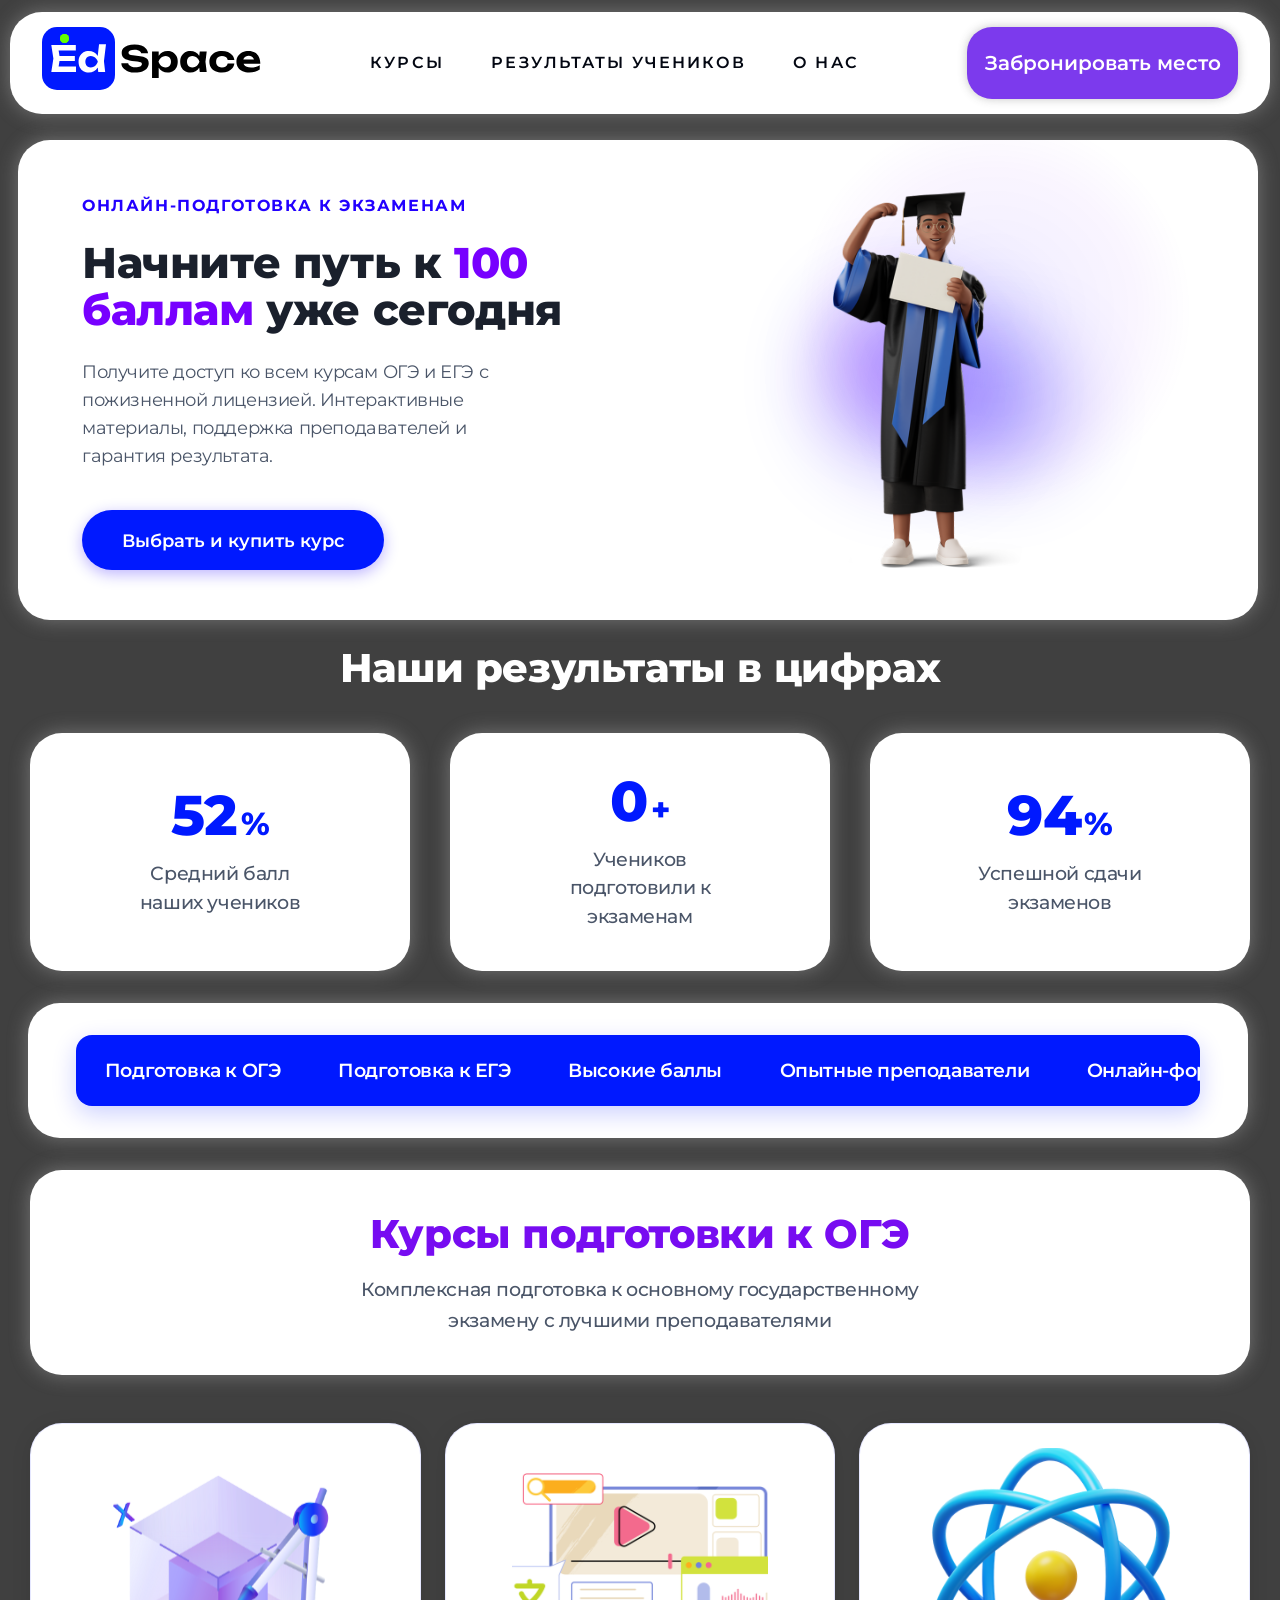
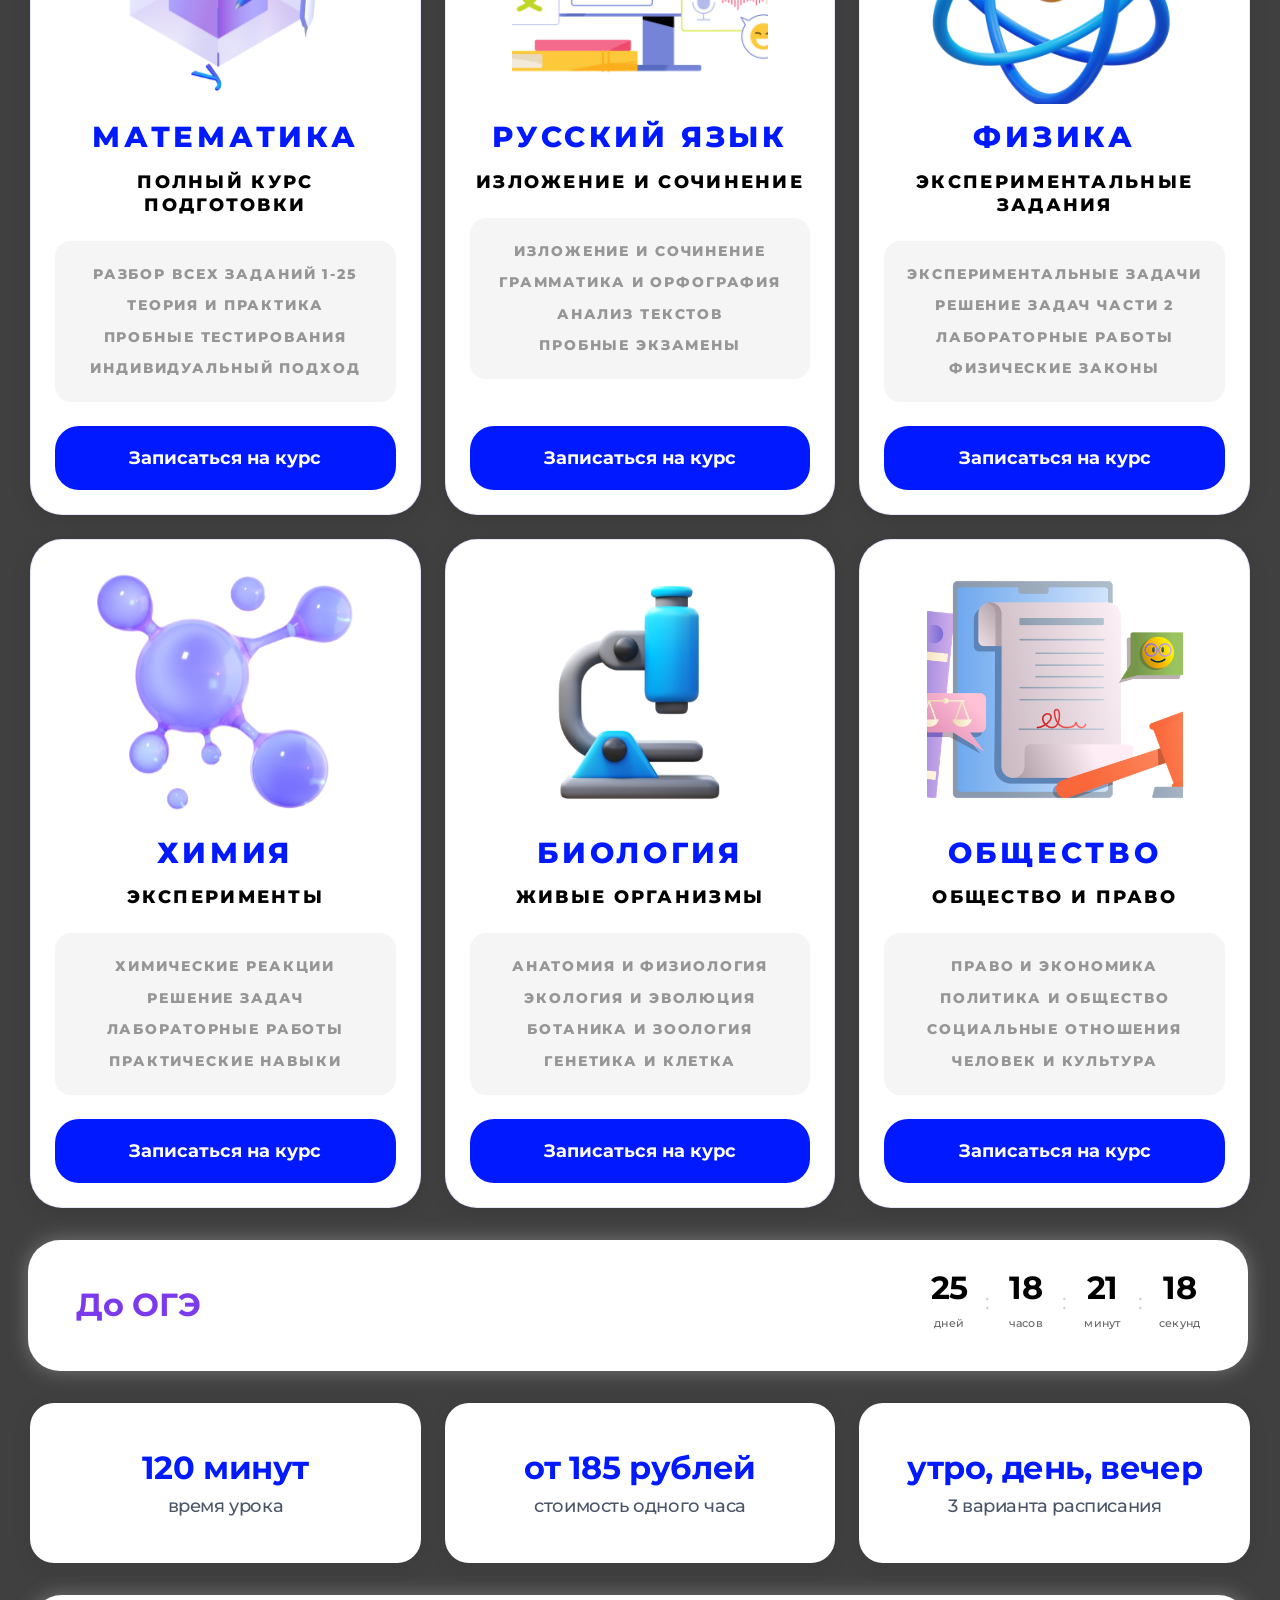
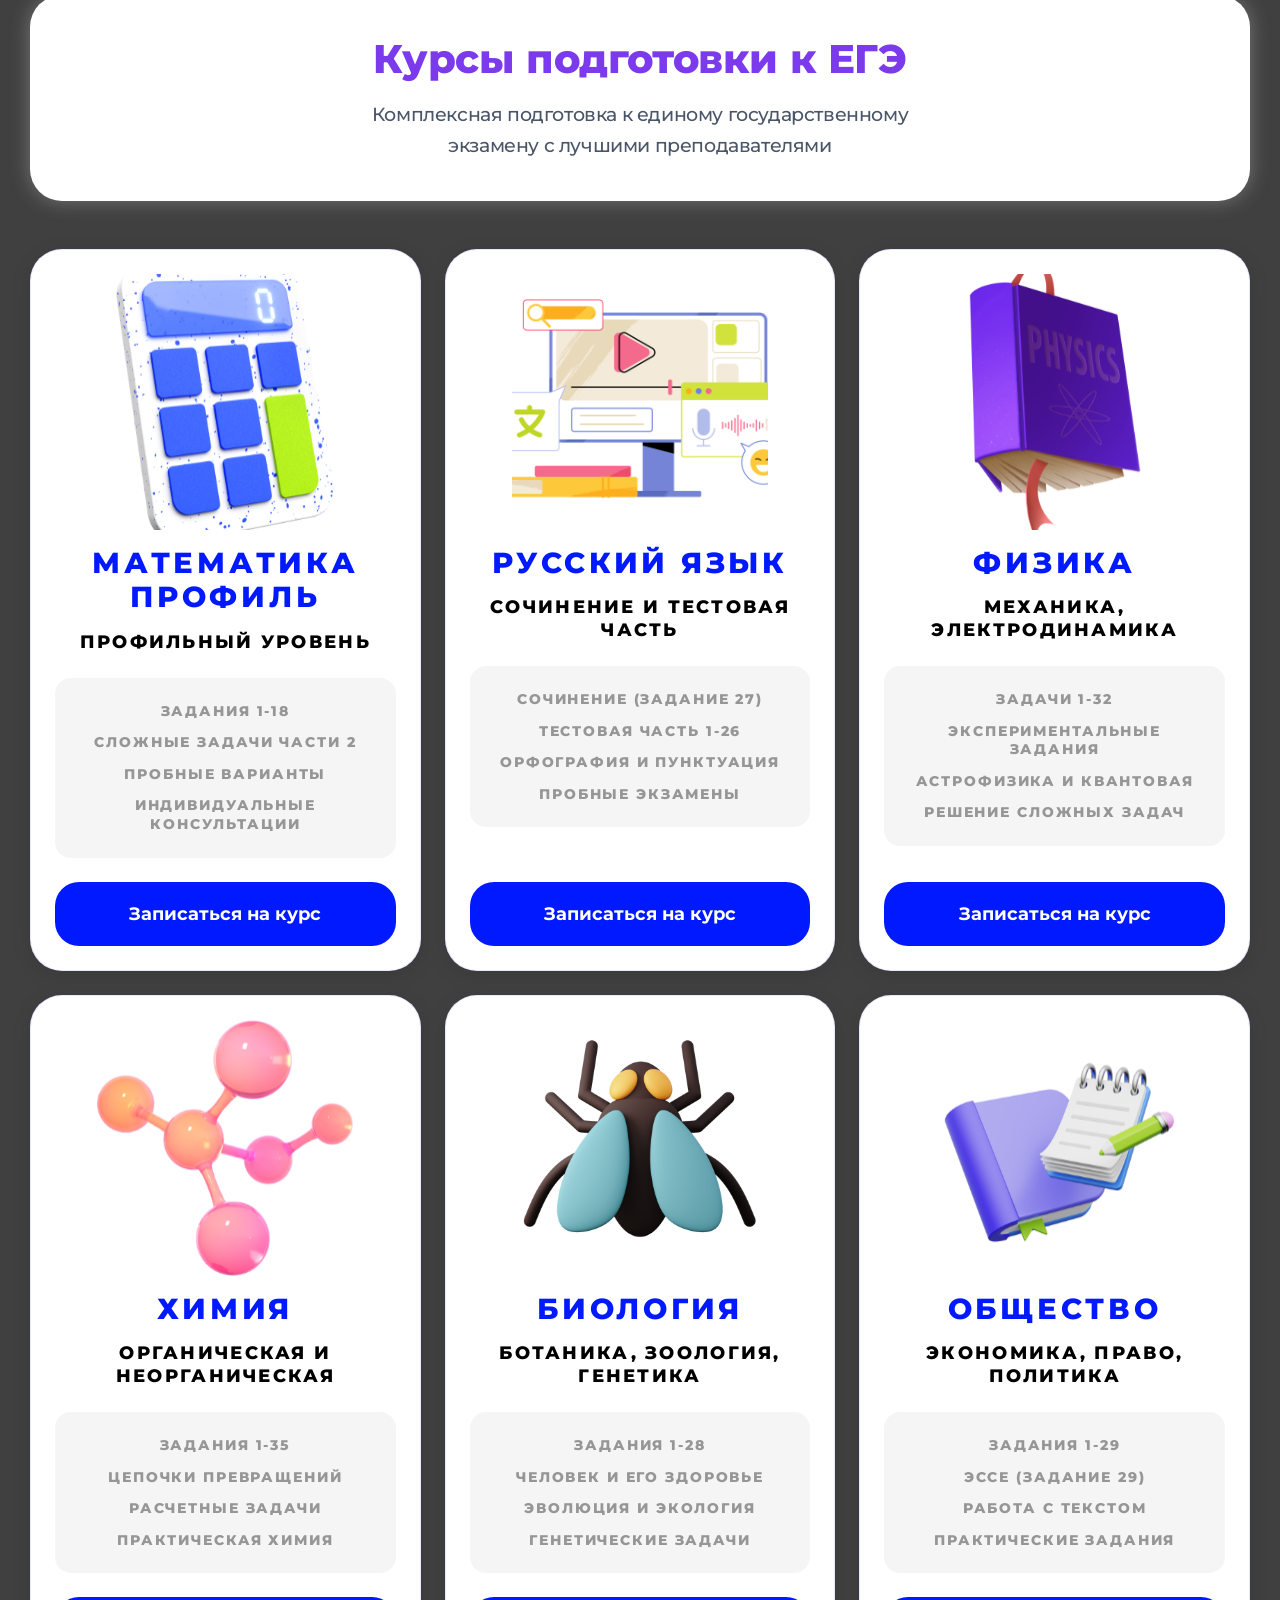
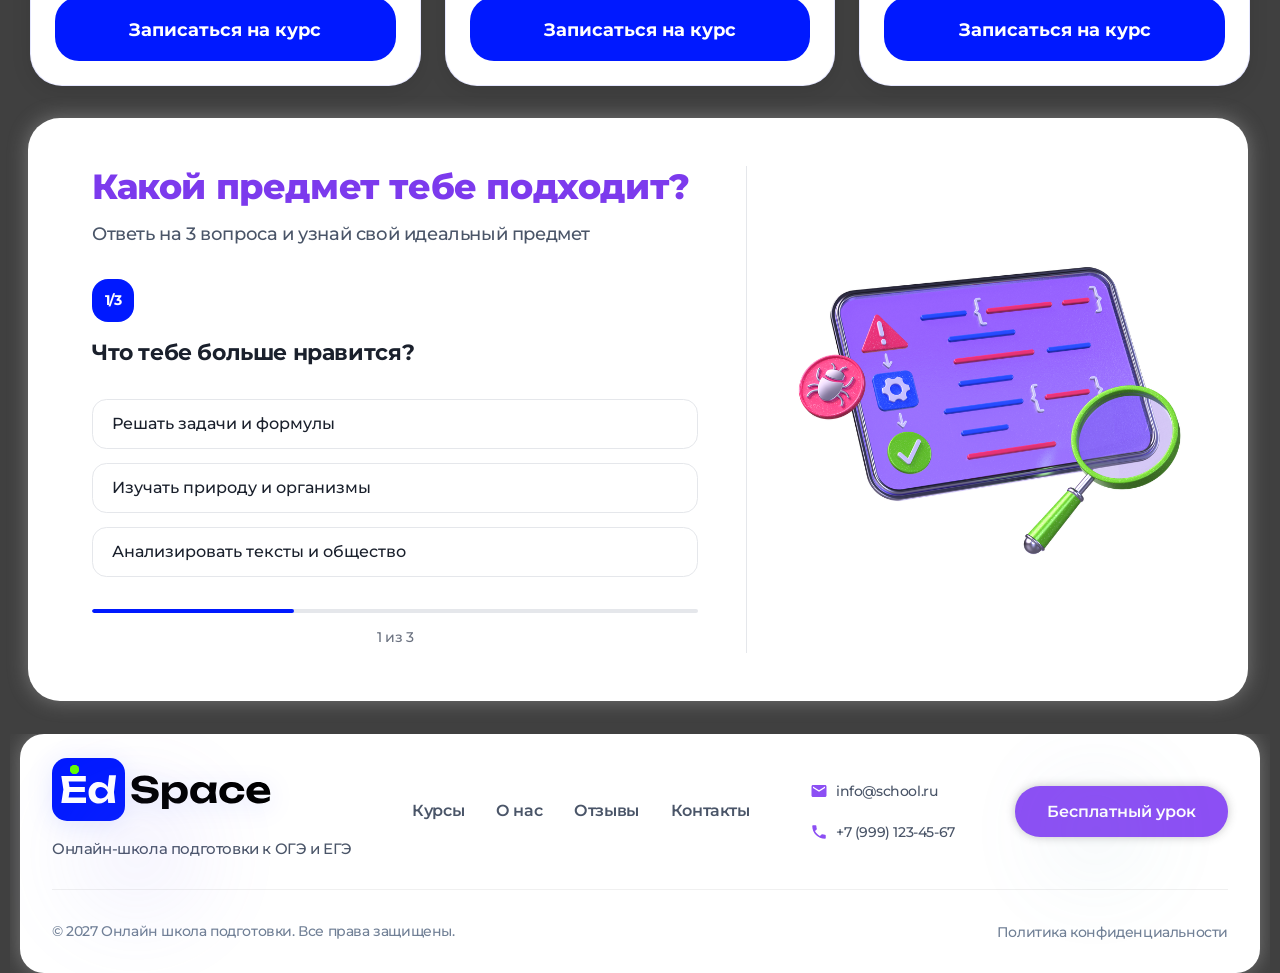
==== commit c138b157: "начата новая страница" ====
--- a/index2.html
+++ b/index2.html
@@ -31,7 +31,7 @@
         
         <nav class="desktop-nav">
             <a href="index2.html">Курсы</a>
-            <a href="#">Результаты учеников</a>
+            <a href="index3.html">Результаты учеников</a>
             <a href="#">О нас</a>
         </nav>
         
@@ -47,7 +47,7 @@
         <!-- Мобильное меню -->
         <div class="mobile-menu">
             <a href="index2.html" class="mobile-nav-link">Курсы</a>
-            <a href="#" class="mobile-nav-link">Результаты учеников</a>
+            <a href="index3.html" class="mobile-nav-link">Результаты учеников</a>
             <a href="#" class="mobile-nav-link">О нас</a>
             <button class="mobile-application-btn">Забронировать место</button>
         </div>
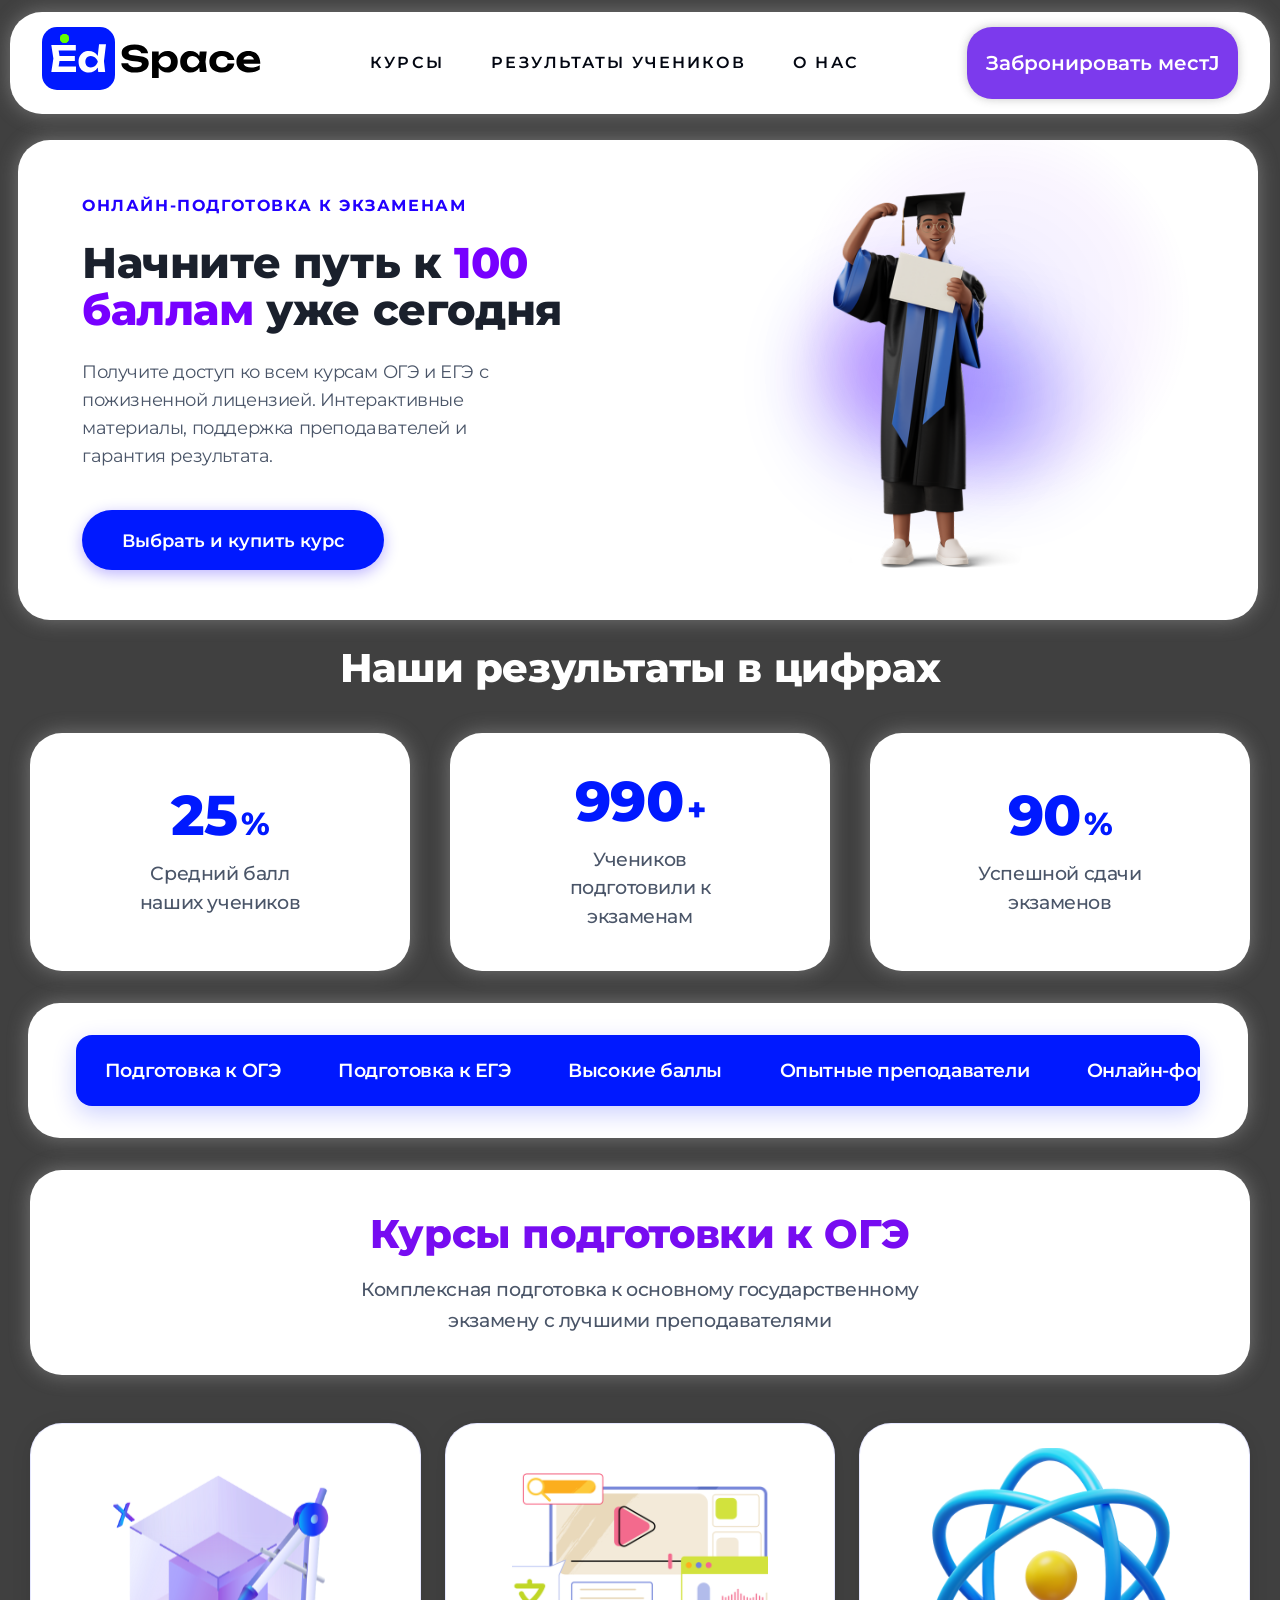
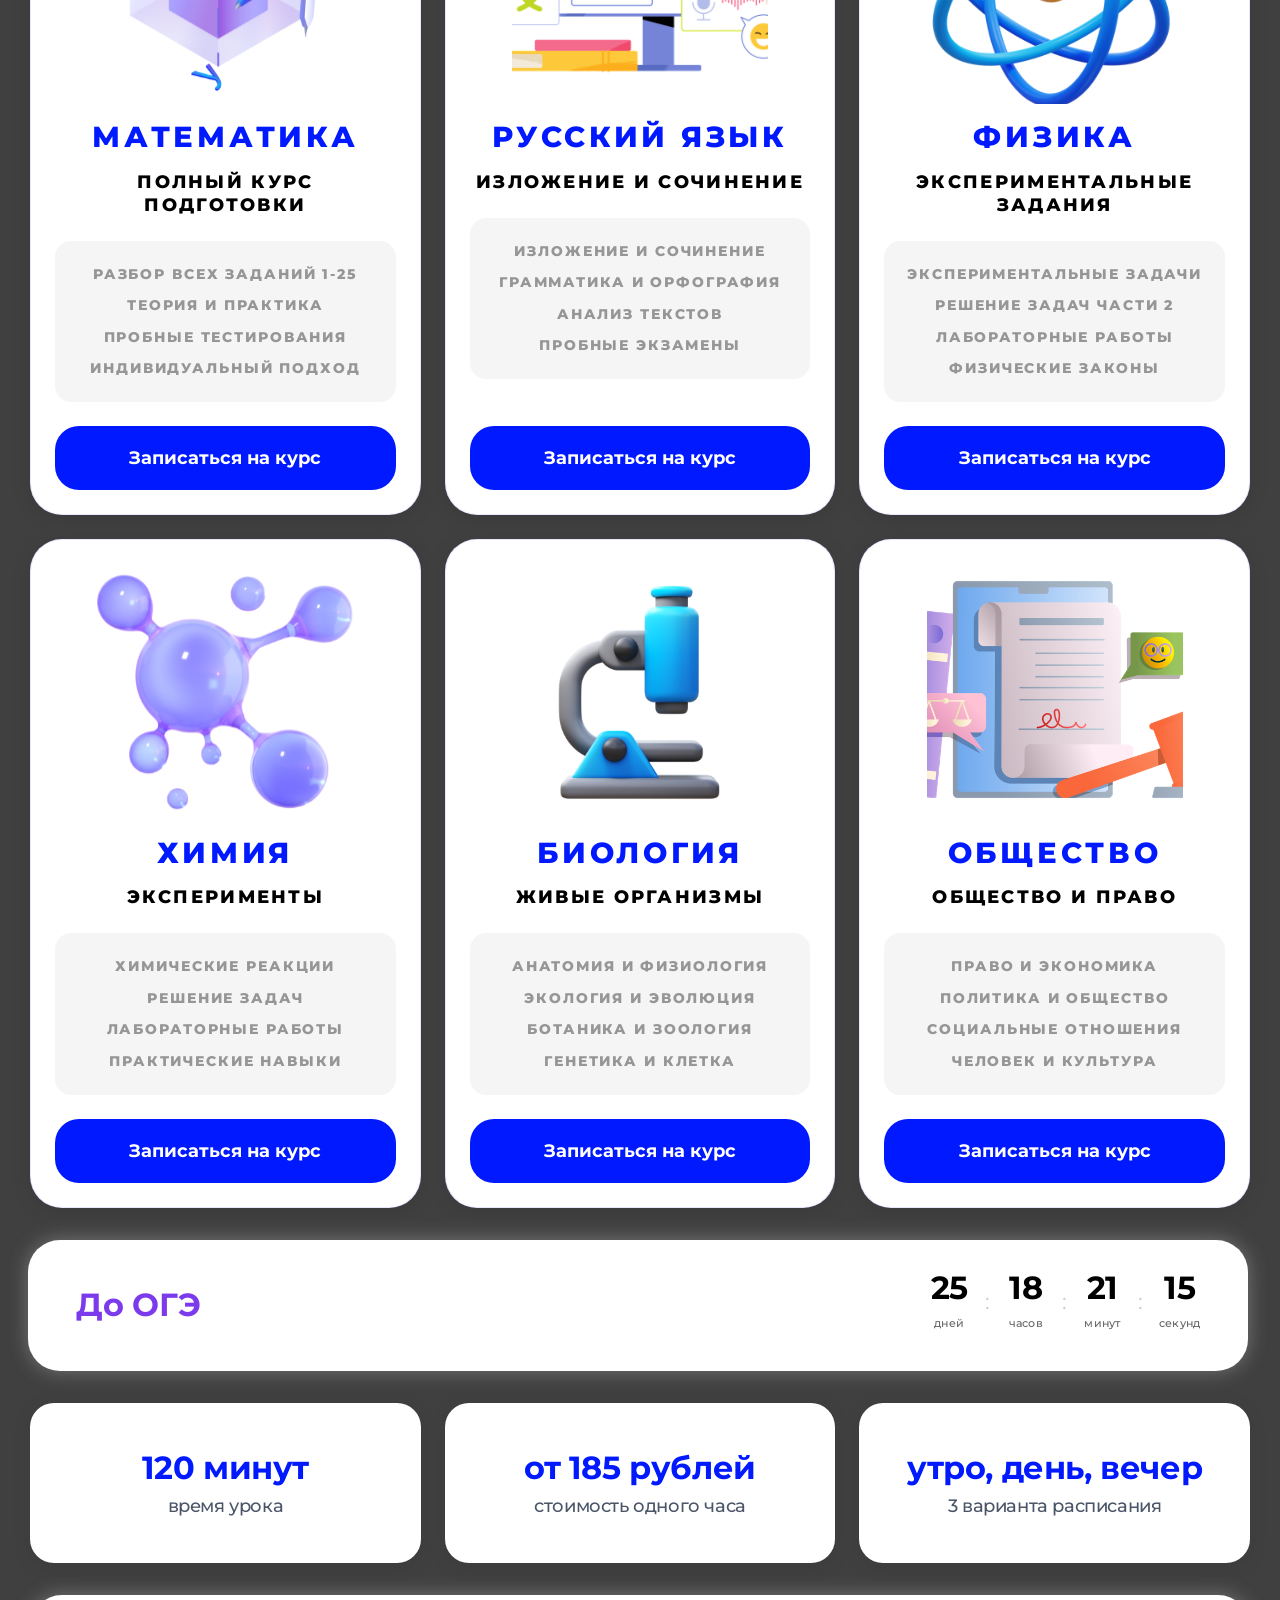
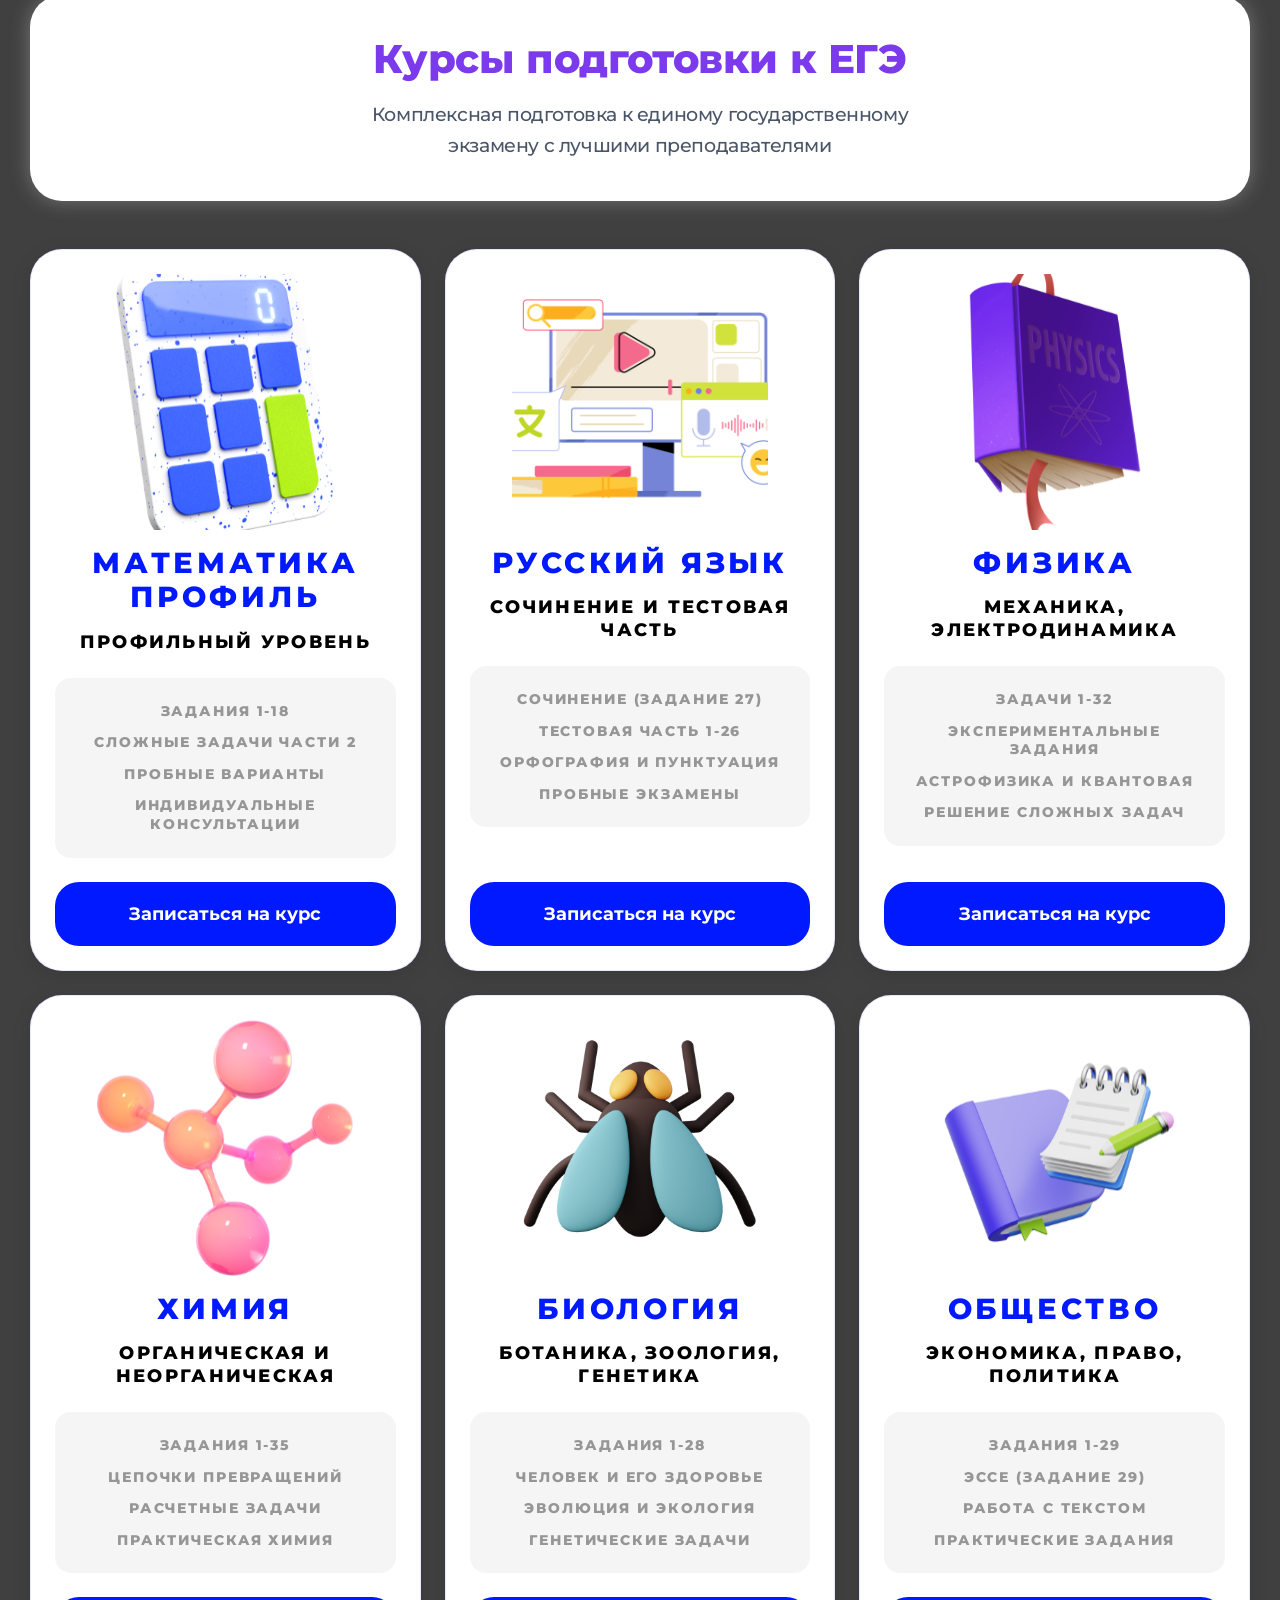
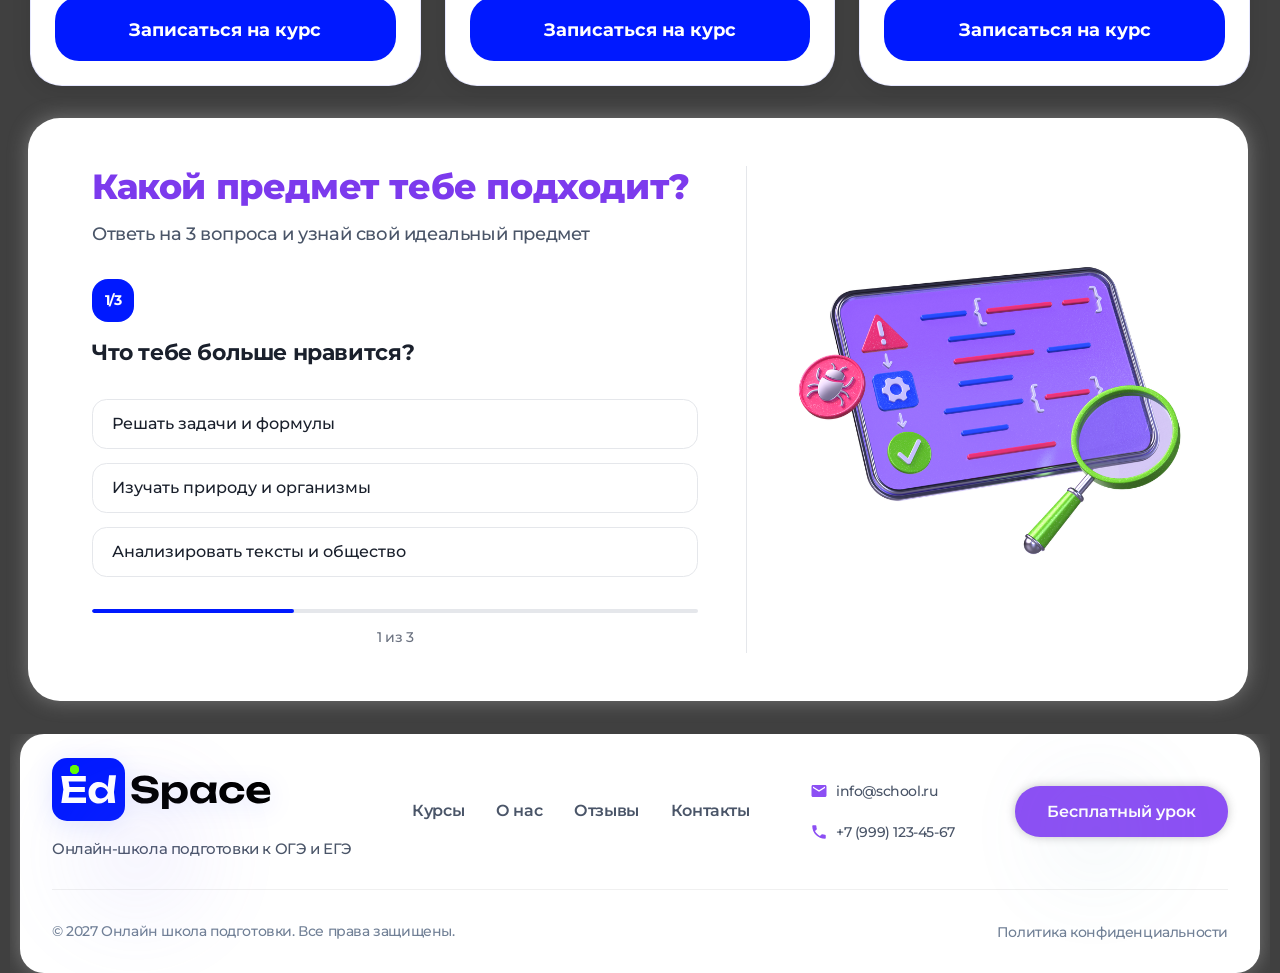
==== commit 3575331e: "Fix: восстановление поврежденного индекса" ====
--- a/index2.html
+++ b/index2.html
@@ -31,12 +31,12 @@
         
         <nav class="desktop-nav">
             <a href="index2.html">Курсы</a>
-            <a href="index3.html">Результаты учеников</a>
+            <a href="qwe.html">Результаты учеников</a>
             <a href="#">О нас</a>
         </nav>
         
         <div class="application">
-            <button class="open-company-modal">Забронировать место</button>
+            <button class="open-company-modal">Забронировать местJ</button>
         </div>
         
         <!-- Бургер-меню -->
@@ -47,7 +47,7 @@
         <!-- Мобильное меню -->
         <div class="mobile-menu">
             <a href="index2.html" class="mobile-nav-link">Курсы</a>
-            <a href="index3.html" class="mobile-nav-link">Результаты учеников</a>
+            <a href="qwe.html" class="mobile-nav-link">Результаты учеников</a>
             <a href="#" class="mobile-nav-link">О нас</a>
             <button class="mobile-application-btn">Забронировать место</button>
         </div>
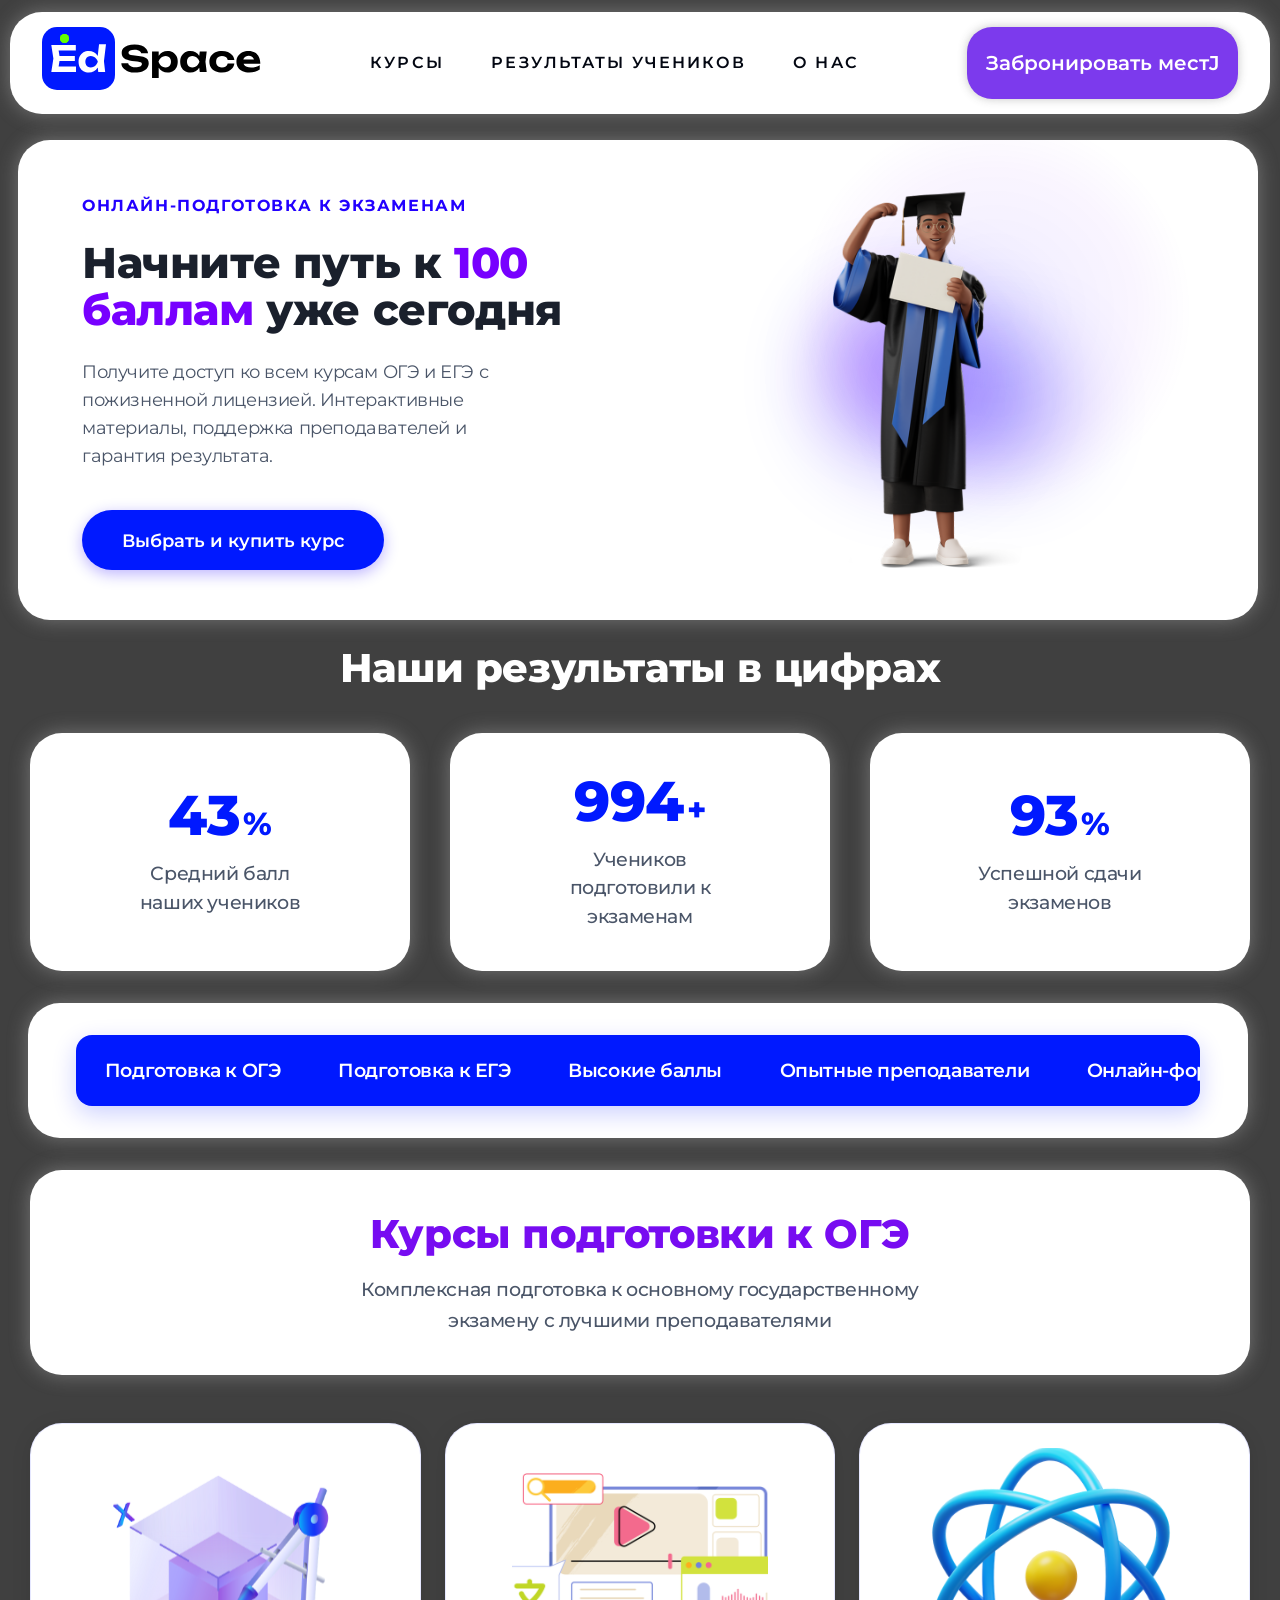
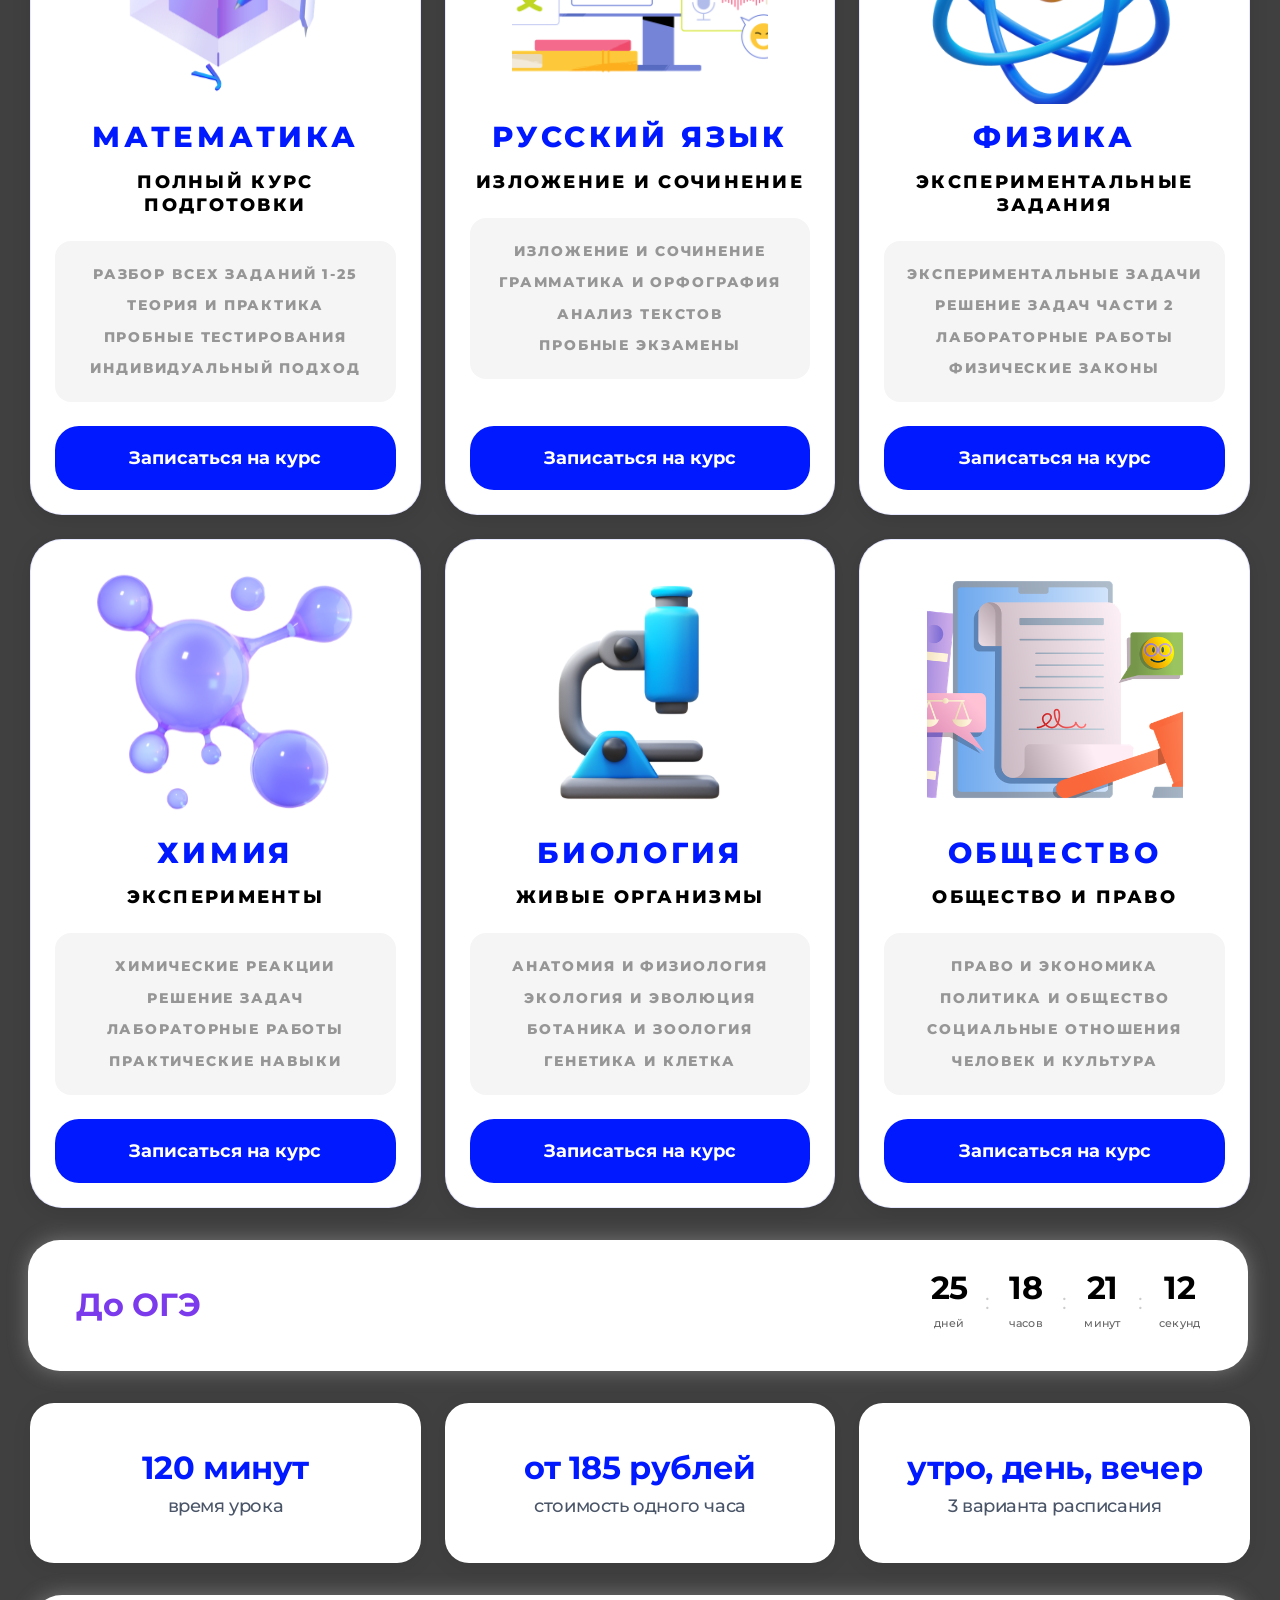
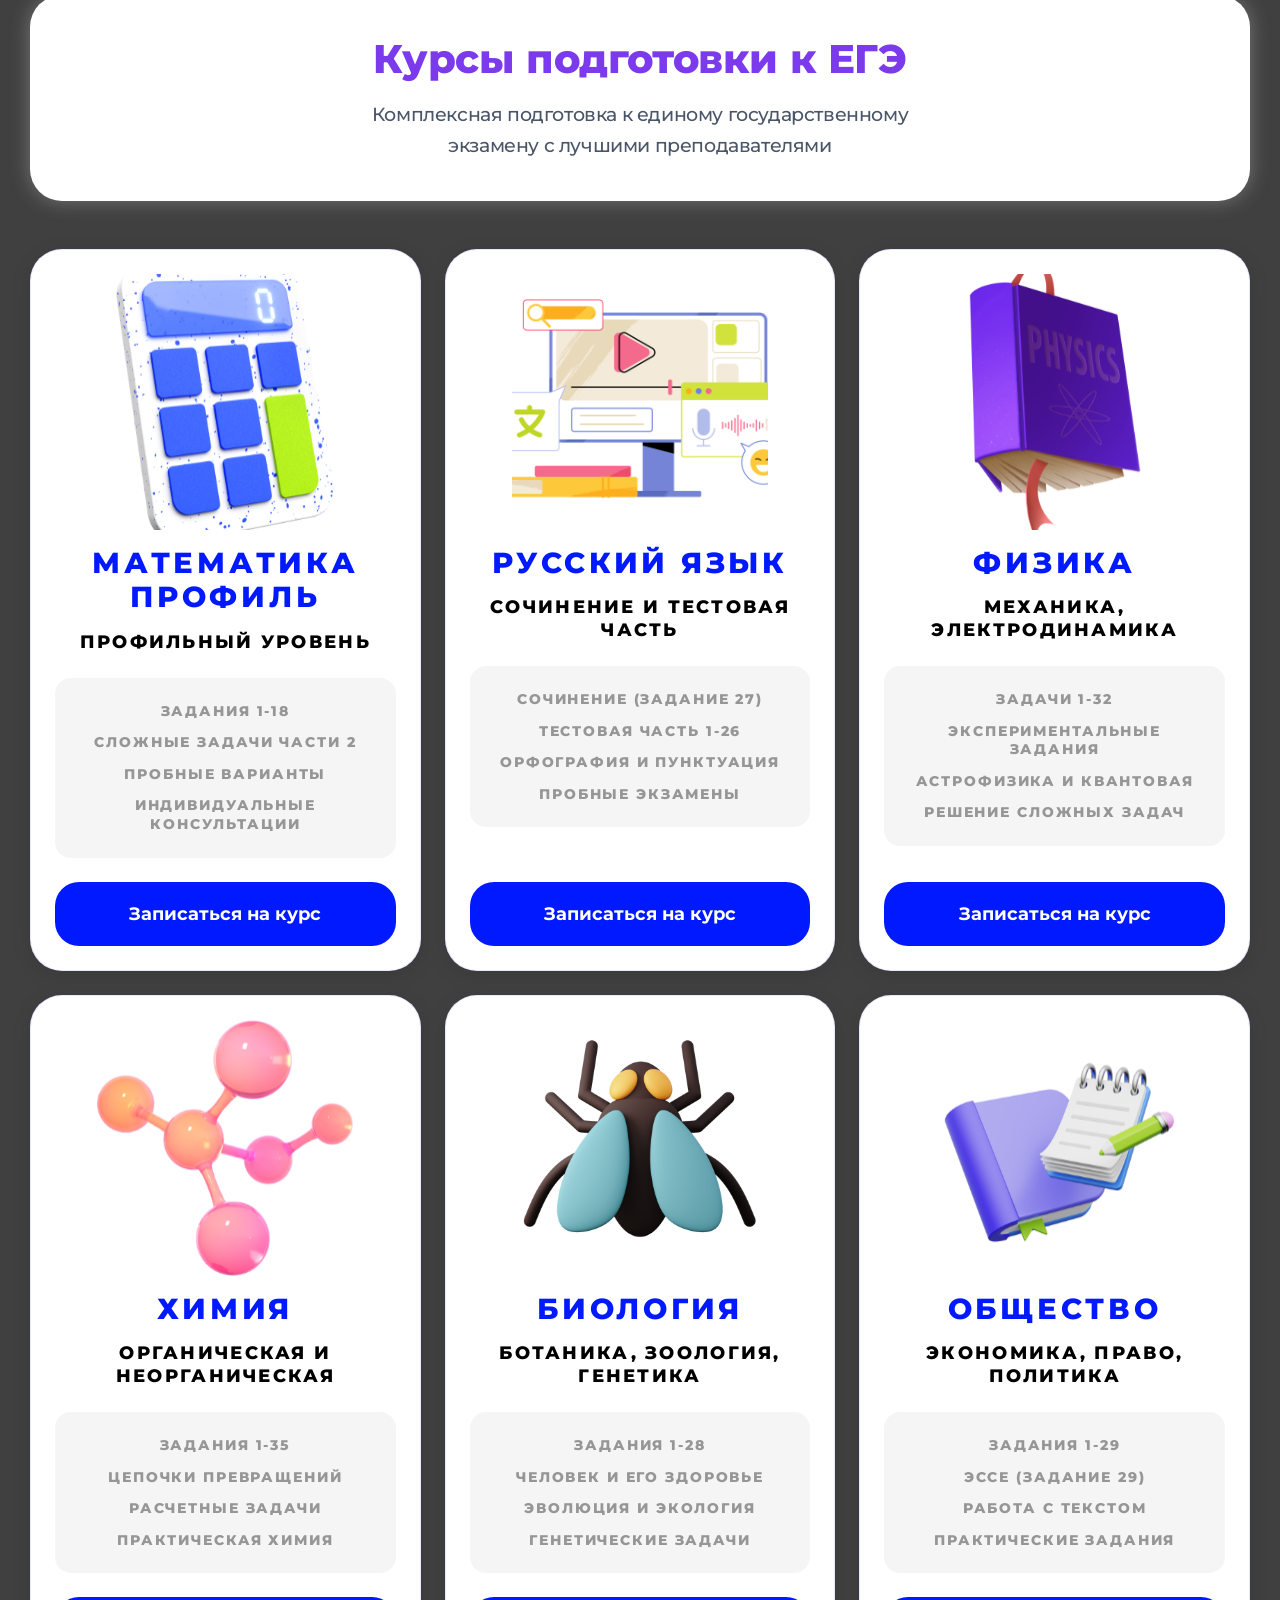
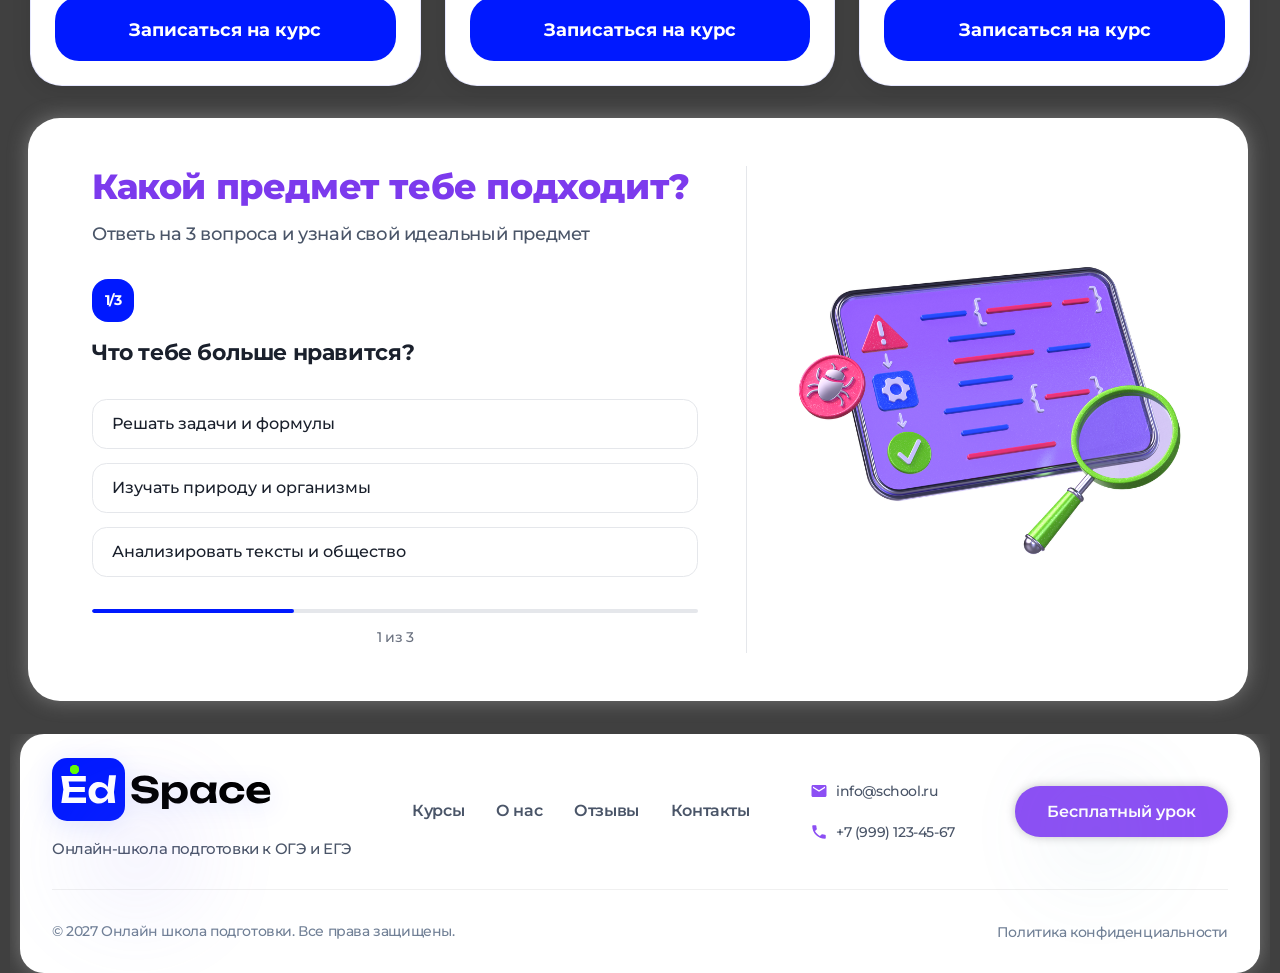
==== commit bd12ca37: "доб" ====
--- a/index2.html
+++ b/index2.html
@@ -32,7 +32,7 @@
         <nav class="desktop-nav">
             <a href="index2.html">Курсы</a>
             <a href="qwe.html">Результаты учеников</a>
-            <a href="#">О нас</a>
+            <a href="index4.html">О нас</a>
         </nav>
         
         <div class="application">
@@ -48,7 +48,7 @@
         <div class="mobile-menu">
             <a href="index2.html" class="mobile-nav-link">Курсы</a>
             <a href="qwe.html" class="mobile-nav-link">Результаты учеников</a>
-            <a href="#" class="mobile-nav-link">О нас</a>
+            <a href="index4.html" class="mobile-nav-link">О нас</a>
             <button class="mobile-application-btn">Забронировать место</button>
         </div>
     </header>
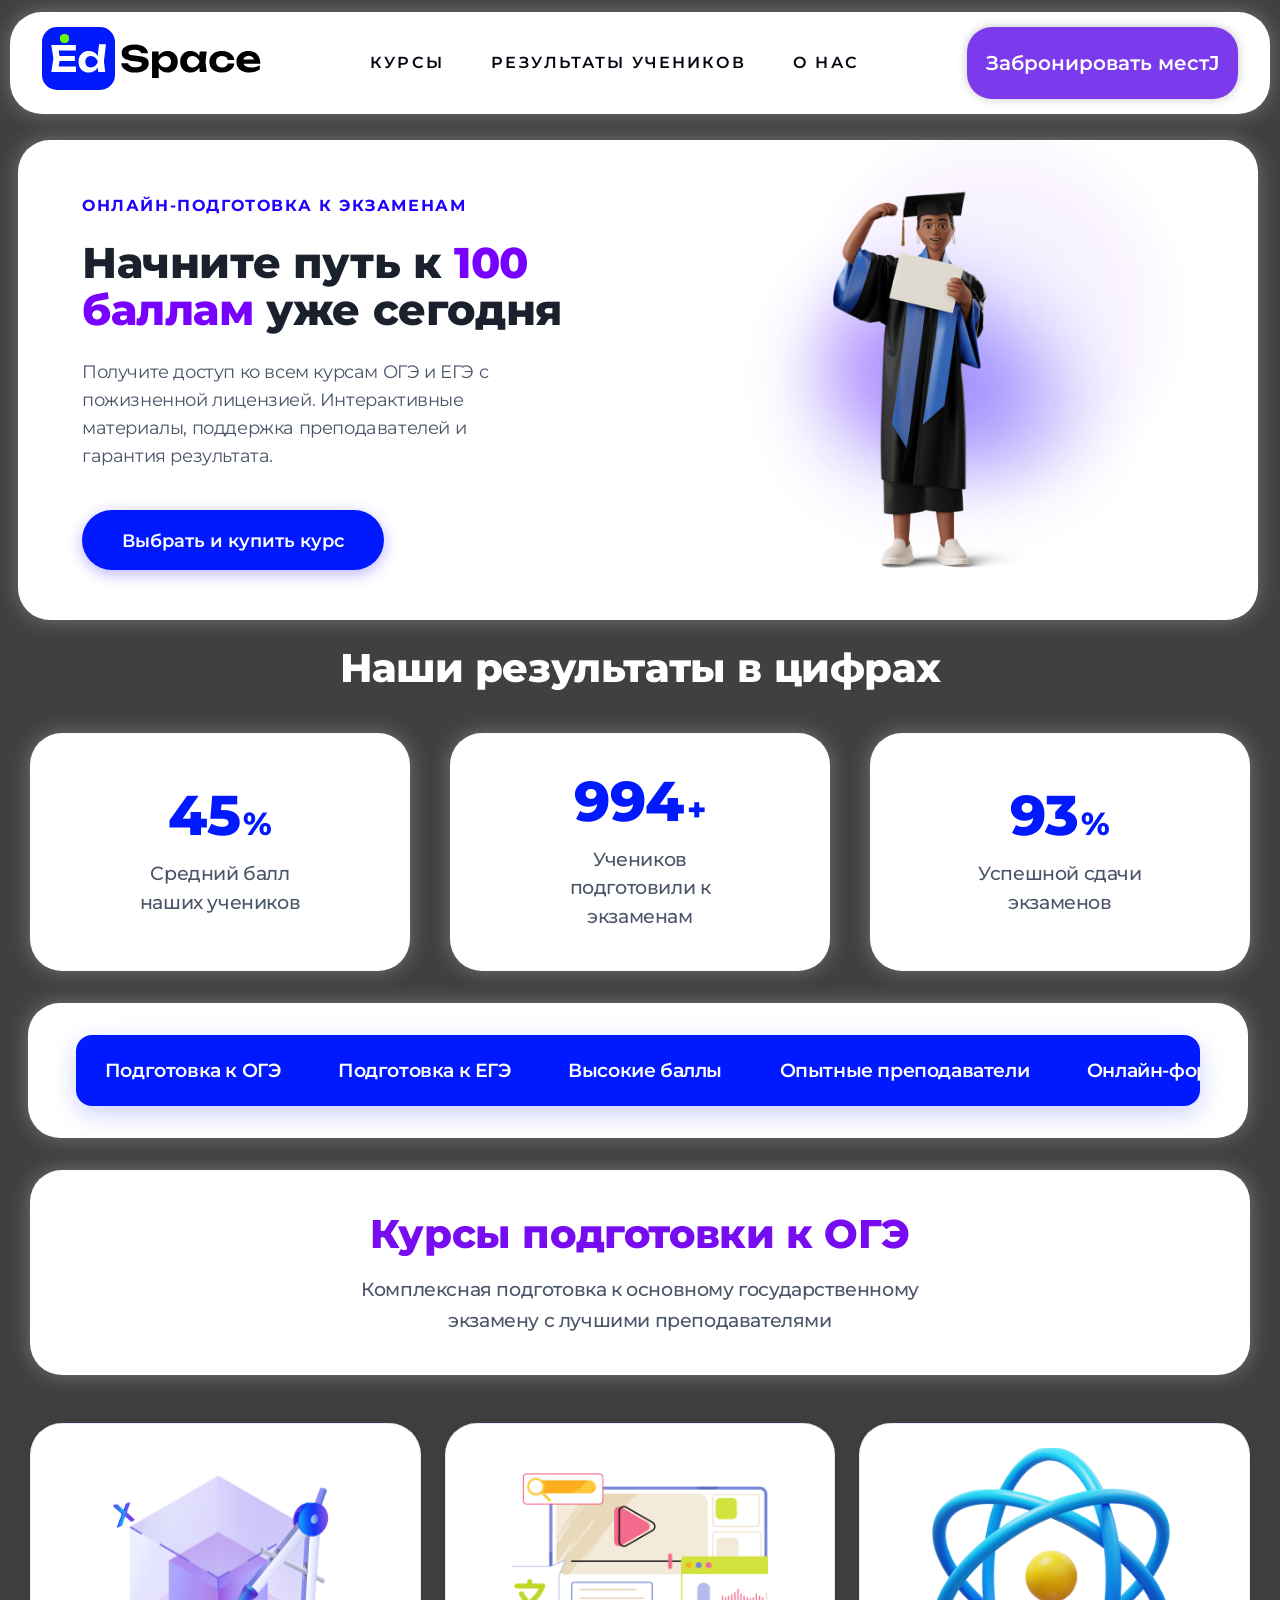
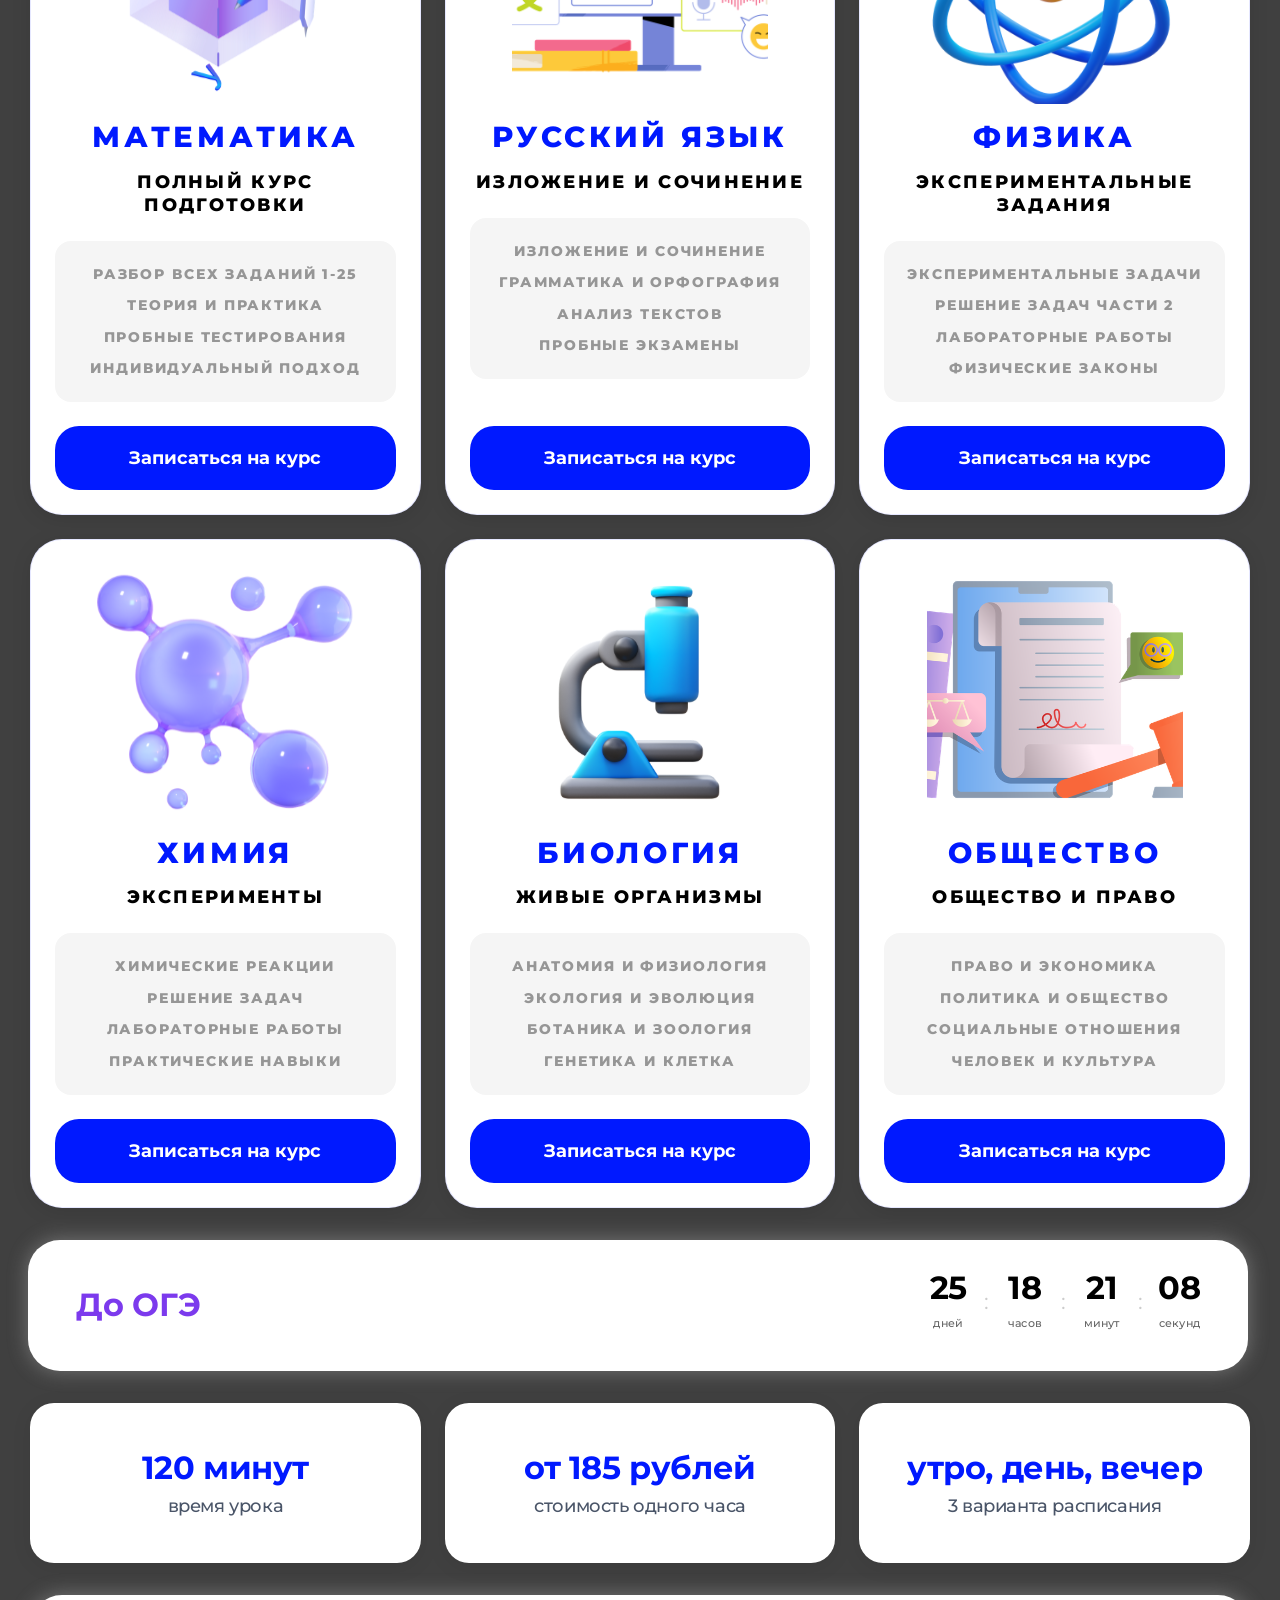
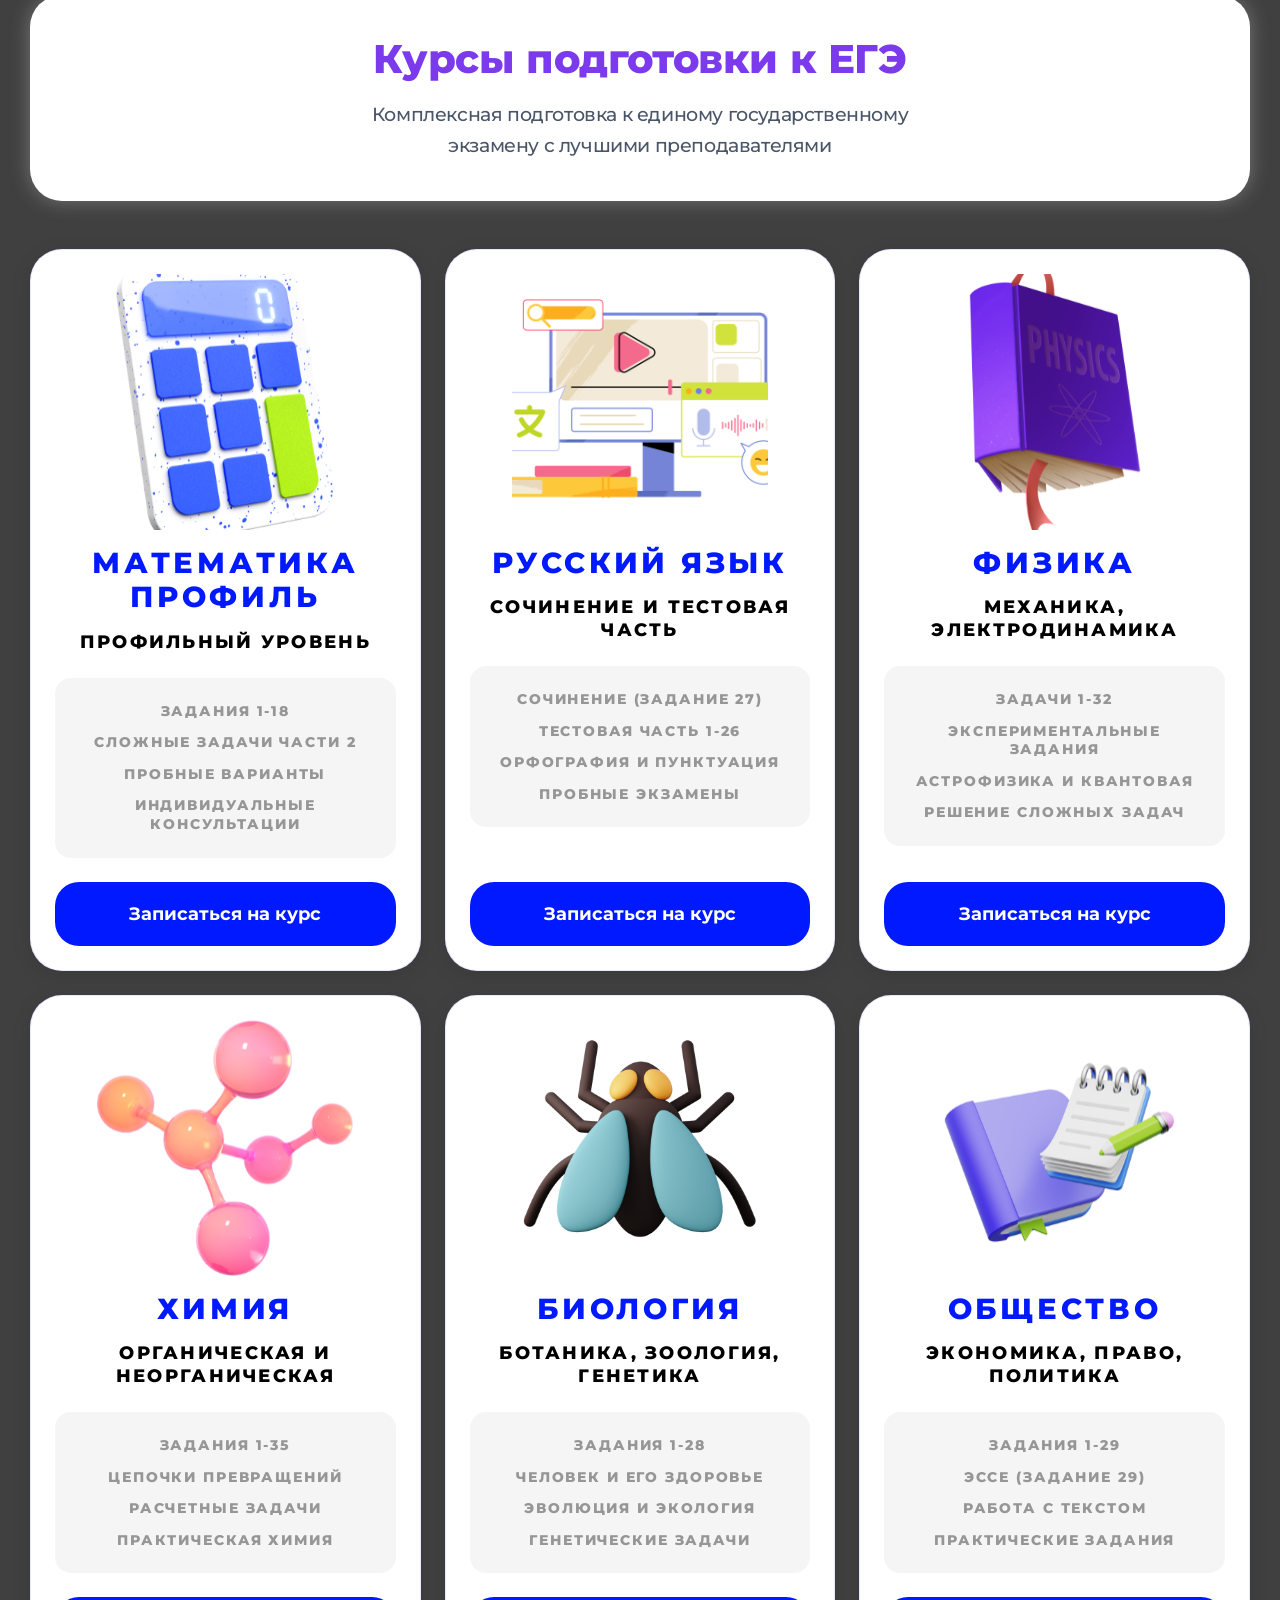
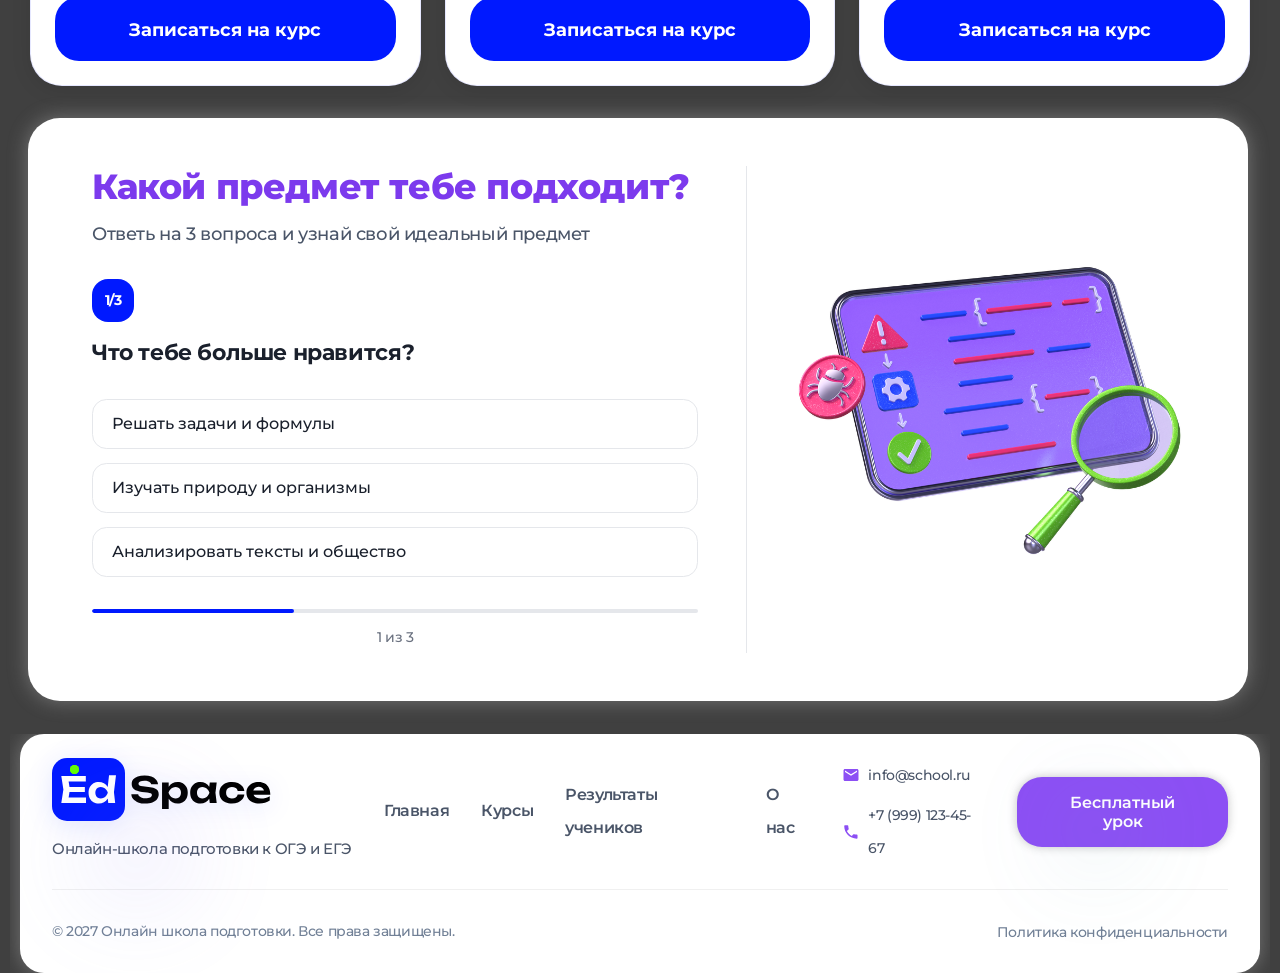
==== commit 2179fd4a: "кк" ====
--- a/index2.html
+++ b/index2.html
@@ -581,10 +581,10 @@
 
                 <!-- Навигация -->
                 <div class="footer-nav">
-                    <a href="#" class="footer-link">Курсы</a>
-                    <a href="#" class="footer-link">О нас</a>
-                    <a href="#" class="footer-link">Отзывы</a>
-                    <a href="#" class="footer-link">Контакты</a>
+                  <a href="index.html" class="footer-link">Главная</a>
+                    <a href="index2.html" class="footer-link">Курсы</a>
+                    <a href="qwe.html" class="footer-link">Результаты учеников</a>
+                    <a href="index4.html" class="footer-link">О нас</a>
                 </div>
 
                 <!-- Контакты -->
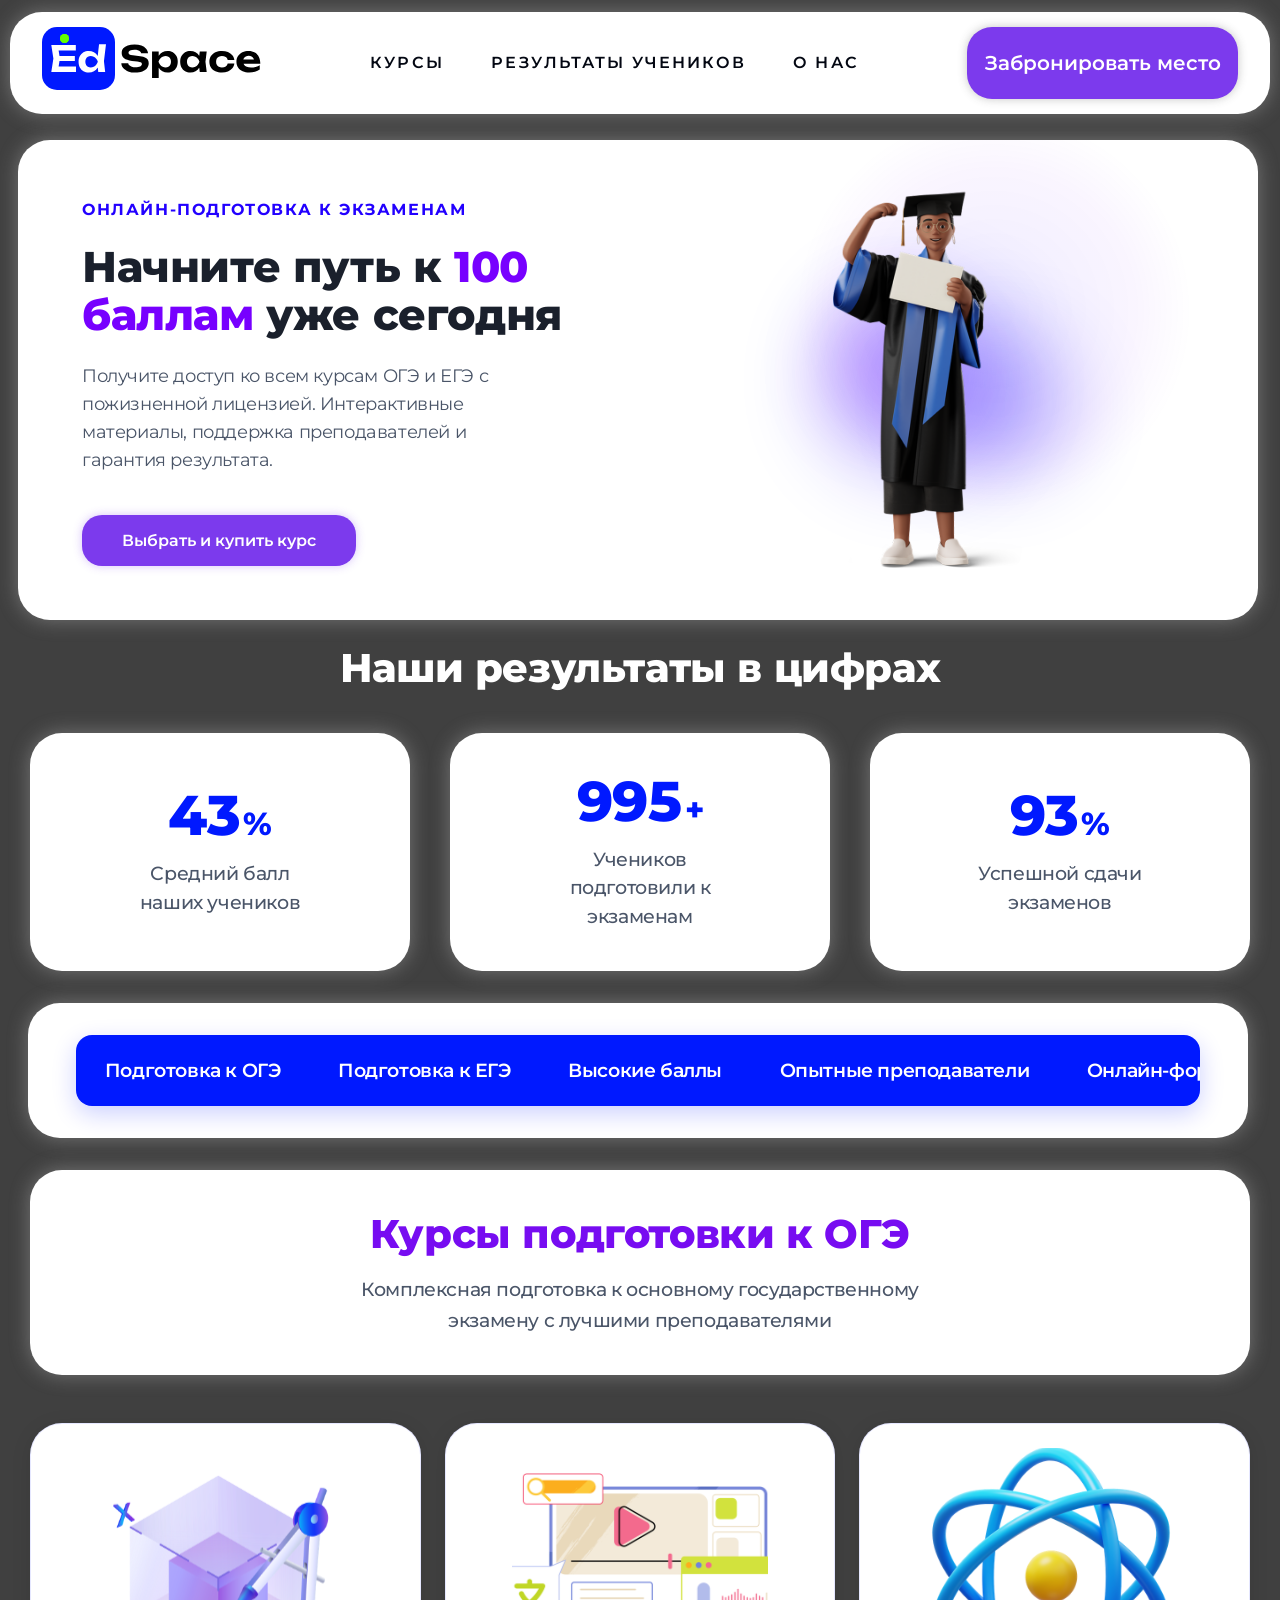
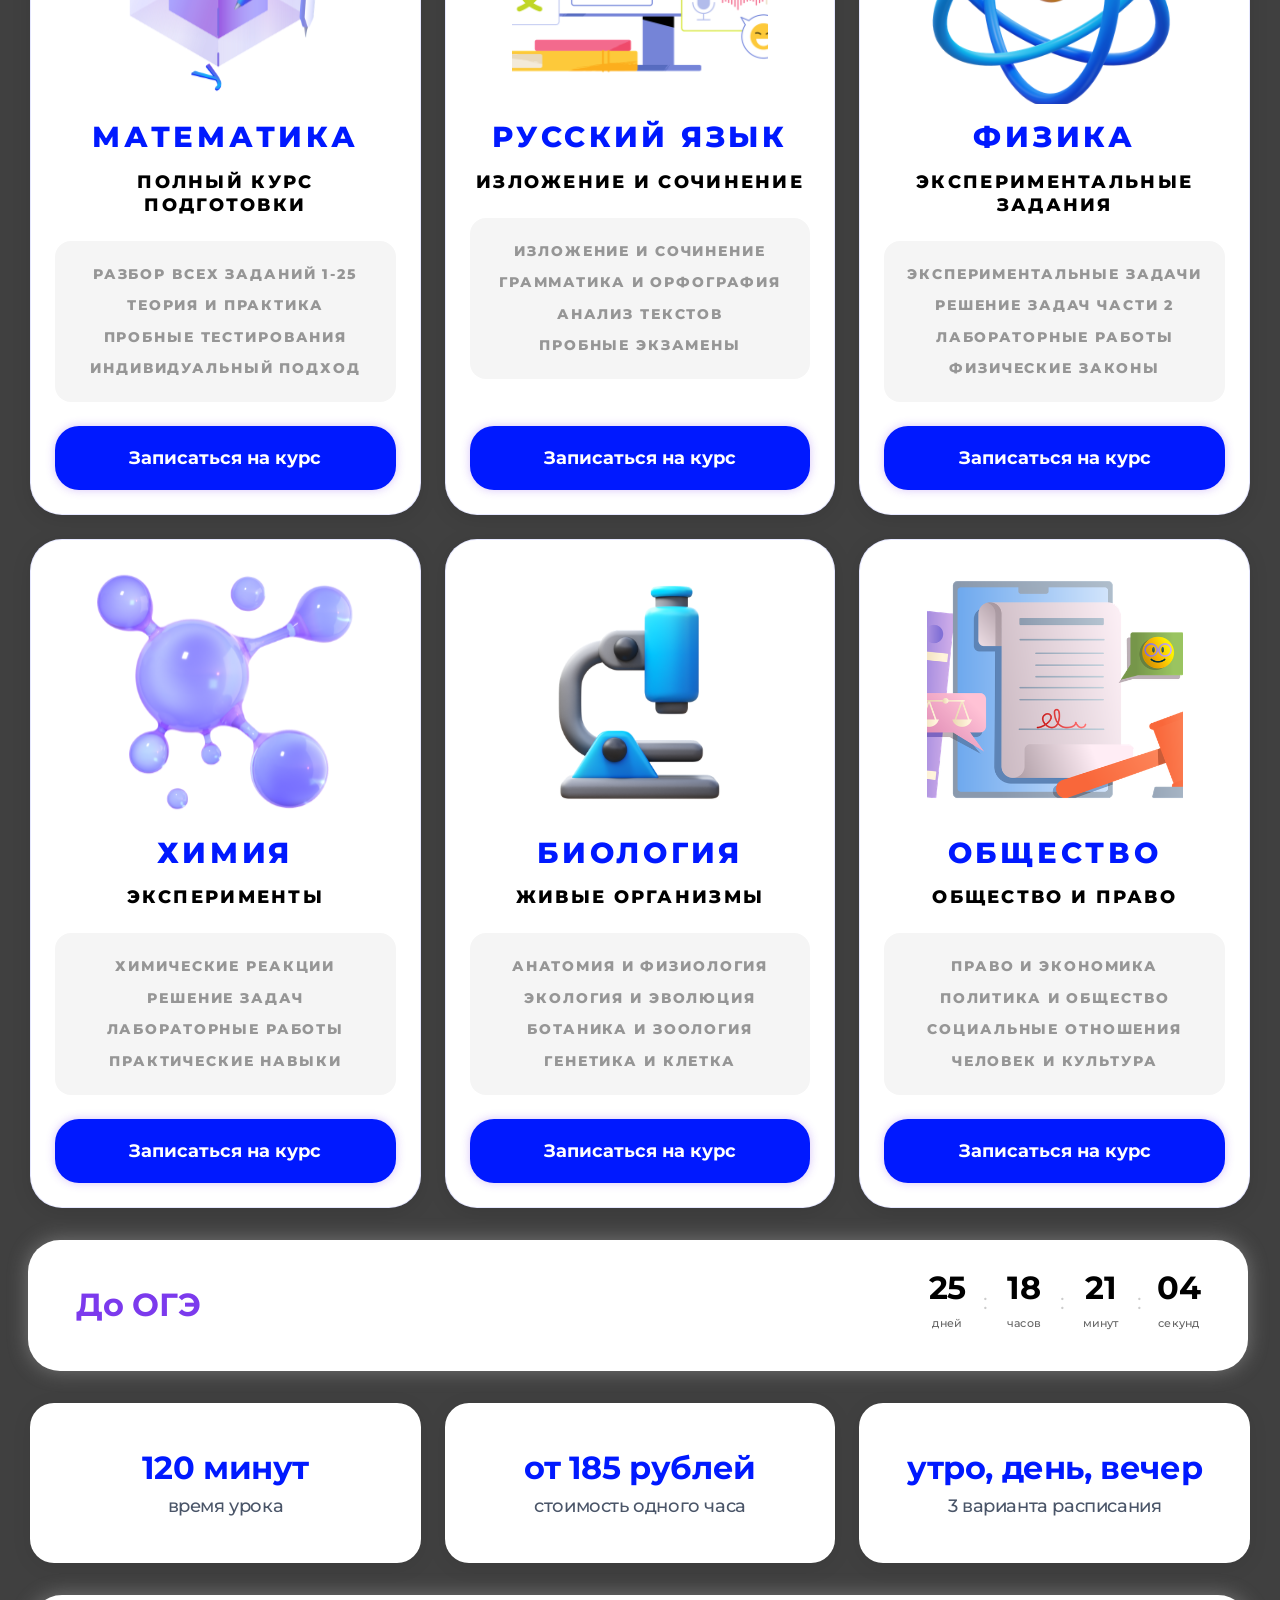
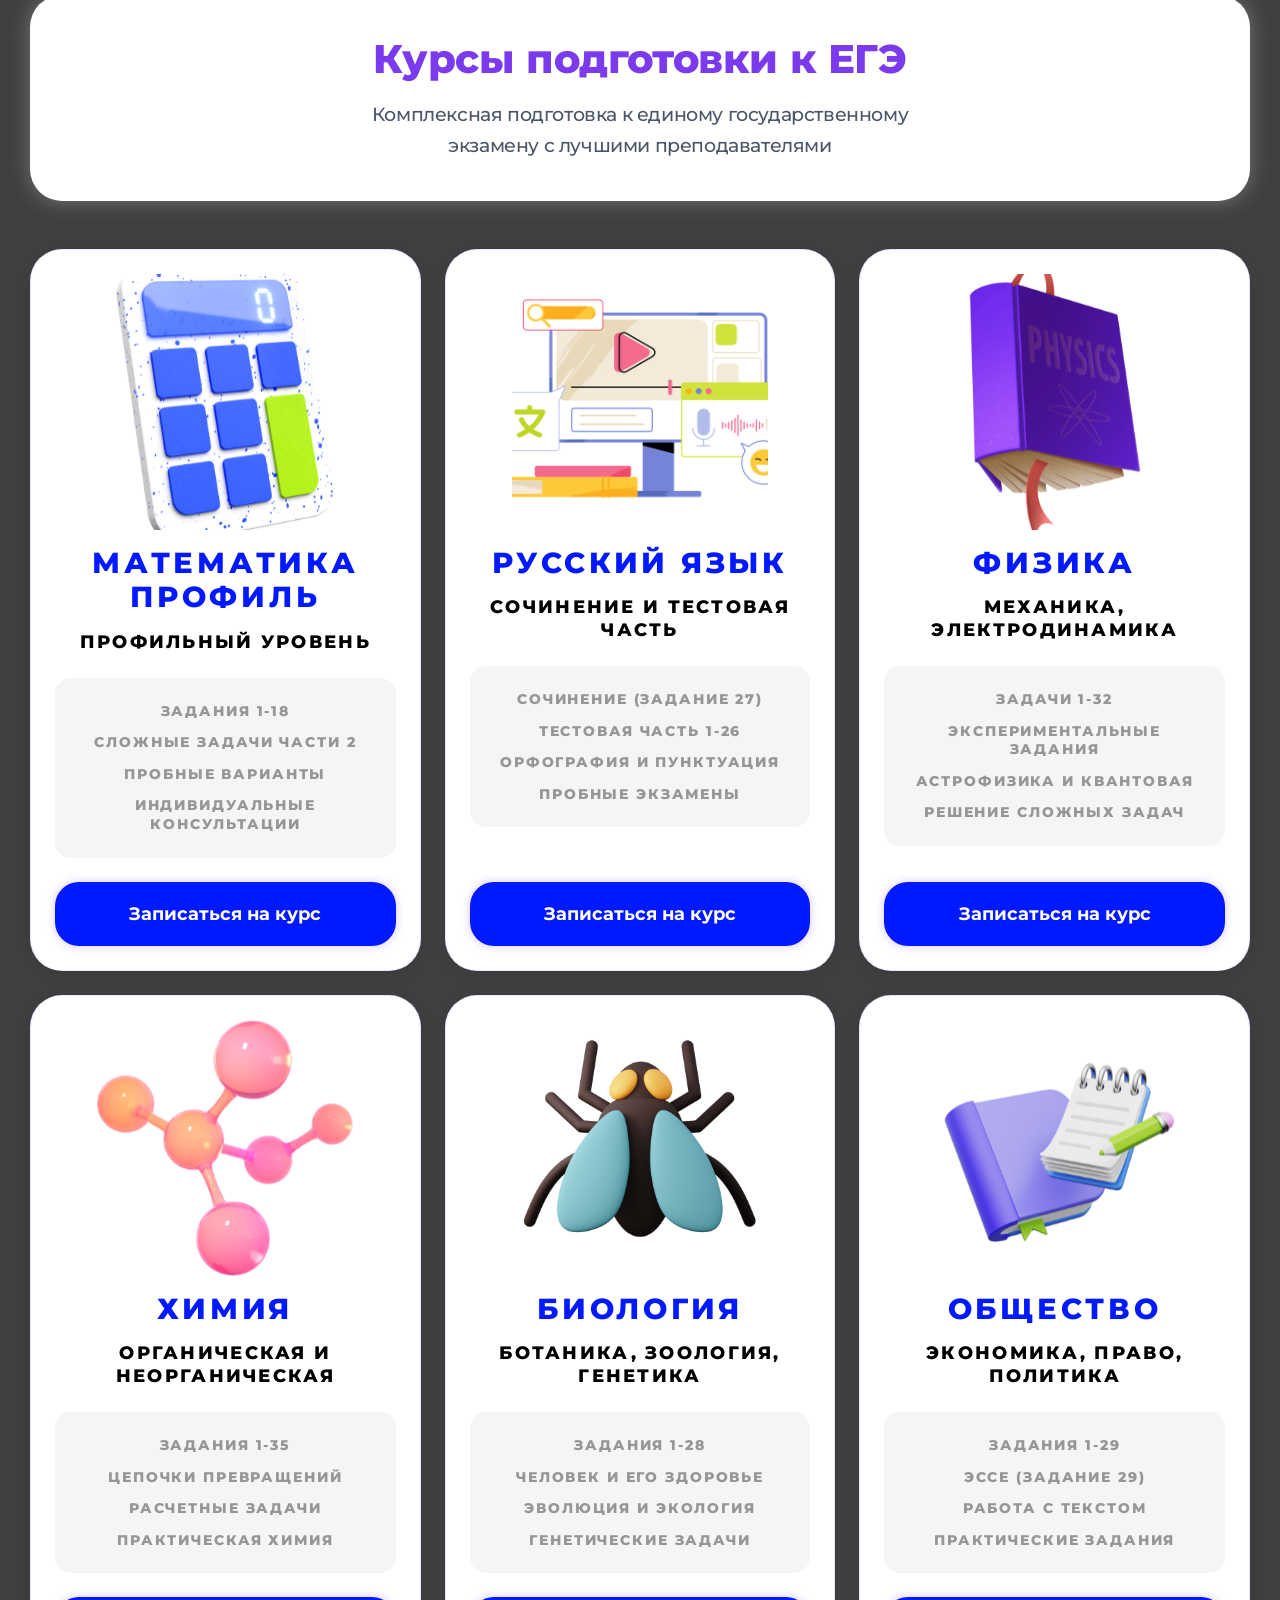
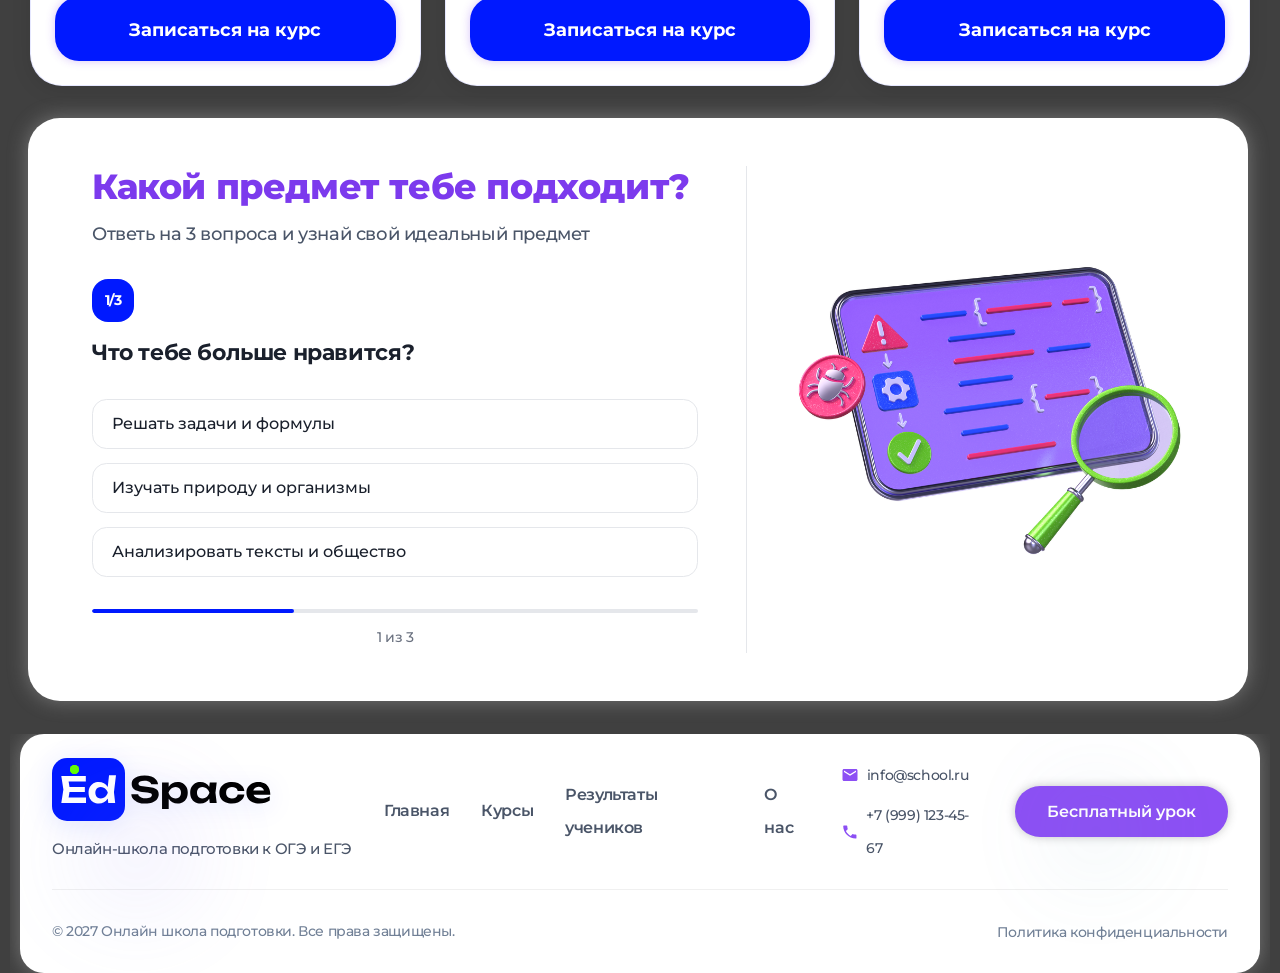
==== commit 8574c5de: "Финал версия" ====
--- a/index2.html
+++ b/index2.html
@@ -36,7 +36,7 @@
         </nav>
         
         <div class="application">
-            <button class="open-company-modal">Забронировать местJ</button>
+            <button class="open-company-modal">Забронировать место</button>
         </div>
         
         <!-- Бургер-меню -->
@@ -49,7 +49,7 @@
             <a href="index2.html" class="mobile-nav-link">Курсы</a>
             <a href="qwe.html" class="mobile-nav-link">Результаты учеников</a>
             <a href="index4.html" class="mobile-nav-link">О нас</a>
-            <button class="mobile-application-btn">Забронировать место</button>
+            <button class="open-company-modal">Забронировать место</button>
         </div>
     </header>
 </div>
@@ -72,7 +72,7 @@
                 <h2>Онлайн-подготовка к экзаменам</h2>
                 <h1>Начните путь к <span class="accent-text">100 баллам</span> уже сегодня</h1>
                 <p>Получите доступ ко всем курсам ОГЭ и ЕГЭ с пожизненной лицензией. Интерактивные материалы, поддержка преподавателей и гарантия результата.</p>
-                <button class="btn courses-hero__btn">Выбрать и купить курс</button>
+                <button class="btn courses-hero__btn open-company-modal">Выбрать и купить курс</button>
             </div>
             
             <div class="courses-hero__image">
@@ -162,7 +162,7 @@
                             <p>Индивидуальный подход</p>
                         </div>
                         
-                        <button>Записаться на курс</button>
+                         <button class="open-company-modal">Записаться на курс</button>
                     </div>
                 </div>
                 
@@ -182,7 +182,7 @@
                             <p>Пробные экзамены</p>
                         </div>
                         
-                        <button>Записаться на курс</button>
+                        <button class="open-company-modal">Записаться на курс</button>
                     </div>
                 </div>
                 
@@ -202,7 +202,7 @@
                             <p>Физические законы</p>
                         </div>
                         
-                        <button>Записаться на курс</button>
+                         <button class="open-company-modal">Записаться на курс</button>
                     </div>
                 </div>
 
@@ -222,7 +222,7 @@
                             <p>Практические навыки</p>
                         </div>
                         
-                        <button>Записаться на курс</button>
+                         <button class="open-company-modal">Записаться на курс</button>
                     </div>
                 </div>
 
@@ -242,7 +242,7 @@
                             <p>Генетика и клетка</p>
                         </div>
                         
-                        <button>Записаться на курс</button>
+                        <button class="open-company-modal">Записаться на курс</button>
                     </div>
                 </div>
 
@@ -262,7 +262,7 @@
                             <p>Человек и культура</p>
                         </div>
                         
-                        <button>Записаться на курс</button>
+                         <button class="open-company-modal">Записаться на курс</button>
                     </div>
                 </div>
             </div>
@@ -357,7 +357,7 @@
                         <p>Индивидуальные консультации</p>
                     </div>
                     
-                    <button>Записаться на курс</button>
+                     <button class="open-company-modal">Записаться на курс</button>
                 </div>
             </div>
             
@@ -377,7 +377,7 @@
                         <p>Пробные экзамены</p>
                     </div>
                     
-                    <button>Записаться на курс</button>
+                     <button class="open-company-modal">Записаться на курс</button>
                 </div>
             </div>
             
@@ -397,7 +397,7 @@
                         <p>Решение сложных задач</p>
                     </div>
                     
-                    <button>Записаться на курс</button>
+                     <button class="open-company-modal">Записаться на курс</button>
                 </div>
             </div>
 
@@ -417,7 +417,7 @@
                         <p>Практическая химия</p>
                     </div>
                     
-                    <button>Записаться на курс</button>
+                     <button class="open-company-modal">Записаться на курс</button>
                 </div>
             </div>
 
@@ -437,7 +437,7 @@
                         <p>Генетические задачи</p>
                     </div>
                     
-                    <button>Записаться на курс</button>
+                    <button class="open-company-modal">Записаться на курс</button>
                 </div>
             </div>
 
@@ -457,7 +457,7 @@
                         <p>Практические задания</p>
                     </div>
                     
-                    <button>Записаться на курс</button>
+                    <button class="open-company-modal">Записаться на курс</button>
                 </div>
             </div>
         </div>
@@ -626,6 +626,116 @@
     <div class="footer-glow glow-2"></div>
 </footer>
 
+
+
+ <!-- Модальное окно -->
+    <div class="company-modal" id="companyModal">
+        <div class="modal-container">
+            <div class="modal-header">
+                <button class="close-modal" id="closeModal">
+                    <i class="fas_fa-times">×</i>
+                </button>
+                <h2>Запись на <span>подготовку</span></h2>
+            </div>
+            
+            <div class="modal-body">
+                <form class="enrollment-form" id="enrollmentForm">
+                    <!-- Имя ребенка -->
+                    <div class="form-group">
+                        <label for="childName">Имя ребёнка</label>
+                        <input type="text" id="childName" class="form-control" placeholder="Введите имя ребёнка" required>
+                    </div>
+                    
+                    <!-- Телефон родителя -->
+                    <div class="form-group">
+                        <label for="parentPhone">Телефон родителя</label>
+                        <input type="tel" id="parentPhone" class="form-control" placeholder="+7 (999) 999-99-99" required>
+                    </div>
+                    
+                    <!-- КРУПНЫЕ КНОПКИ ОГЭ/ЕГЭ -->
+                    <div class="form-group">
+                        <label>Тип экзамена</label>
+                        <div class="exam-type-group">
+                            <div class="exam-type-options">
+                                <div class="exam-option">
+                                    <input type="radio" id="oge" name="examType" value="oge" required>
+                                    <label for="oge" class="exam-label">ОГЭ</label>
+                                </div>
+                                <div class="exam-option">
+                                    <input type="radio" id="ege" name="examType" value="ege" required>
+                                    <label for="ege" class="exam-label">ЕГЭ</label>
+                                </div>
+                            </div>
+                        </div>
+                    </div>
+                    
+                    <!-- Выпадающий список предметов -->
+                    <div class="form-group">
+                        <label for="subject">Предмет</label>
+                        <select id="subject" class="form-control" required>
+                            <option value="" disabled selected>Выберите предмет</option>
+                            <option value="math">Математика</option>
+                            <option value="russian">Русский язык</option>
+                            <option value="physics">Физика</option>
+                            <option value="informatics">Информатика</option>
+                            <option value="english">Английский язык</option>
+                            <option value="history">История</option>
+                            <option value="social">Обществознание</option>
+                            <option value="biology">Биология</option>
+                            <option value="chemistry">Химия</option>
+                        </select>
+                    </div>
+                    
+                    <!-- Выпадающий список класса -->
+                    <div class="form-group">
+                        <label for="grade">Класс</label>
+                        <select id="grade" class="form-control" required>
+                            <option value="" disabled selected>Выберите класс</option>
+                            <option value="9">9 класс</option>
+                            <option value="10">10 класс</option>
+                            <option value="11">11 класс</option>
+                        </select>
+                    </div>
+                    
+                    <!-- Выпадающий список формы обучения -->
+                    <div class="form-group">
+                        <label for="format">Формат обучения</label>
+                        <select id="format" class="form-control" required>
+                            <option value="" disabled selected>Выберите формат</option>
+                            <option value="individual">Индивидуальные занятия</option>
+                            <option value="group">Групповые занятия</option>
+                            <option value="online">Онлайн-курс</option>
+                        </select>
+                    </div>
+                    
+                    <button type="submit" class="submit-btn">
+                        Отправить заявку
+                    </button>
+                </form>
+                
+                <!-- Сообщение об успешной отправке -->
+                <div class="success-message" id="successMessage">
+                    <div class="success-icon">
+                        <i class="fas fa-check"></i>
+                    </div>
+                    <h3>Заявка отправлена!</h3>
+                    <p>Ваши данные успешно отправлены. Наш менеджер свяжется с вами в течение 2 часов для подтверждения записи.</p>
+                    <button class="success-btn" id="closeSuccess">
+                        Понятно
+                    </button>
+                </div>
+            </div>
+            
+            <div class="modal-footer">
+                <p>Нажимая кнопку "Отправить заявку", вы соглашаетесь с политикой конфиденциальности</p>
+            </div>
+        </div>
+    </div>
+
+
+
+
+
 </body>
 <script src="./script2.js"></script>
 </html>
--- a/style2.css
+++ b/style2.css
@@ -1417,7 +1417,471 @@
     }
 }
 
-
+.open-company-modal {
+            background: #7C3AED;
+            color: white;
+            border: none;
+            border-radius: 1.25rem;
+            padding: 1rem 2.5rem;
+            font-size: 1rem;
+            font-weight: 600;
+            cursor: pointer;
+            transition: all 0.3s ease;
+            box-shadow: 0 0 0.625rem rgba(124, 58, 237, 0.3);
+            display: inline-flex;
+            align-items: center;
+            justify-content: center;
+            gap: 0.5rem;
+            white-space: nowrap;
+        }
+        
+        .open-company-modal:hover {
+            background: #8B5CF6;
+            transform: translateY(-2px);
+            box-shadow: 0 8px 20px rgba(124, 58, 237, 0.4);
+        }
+        
+        /* Модальное окно - МИНИМАЛИСТИЧНЫЙ ДИЗАЙН */
+        .company-modal {
+            display: none;
+            position: fixed;
+            top: 0;
+            left: 0;
+            width: 100%;
+            height: 100%;
+            background: rgba(0, 0, 0, 0.5);
+            backdrop-filter: blur(4px);
+            -webkit-backdrop-filter: blur(4px);
+            z-index: 2000;
+            align-items: center;
+            justify-content: center;
+            opacity: 0;
+            transition: opacity 0.3s ease;
+            padding: 1rem;
+        }
+        
+        .company-modal.active {
+            display: flex;
+            opacity: 1;
+        }
+        
+        /* Модальное окно - УМЕНЬШЕНА ШИРИНА */
+        .modal-container {
+            width: 100%;
+            max-width: 480px; /* Уменьшенная ширина */
+            background: #fff;
+            border-radius: 1.5rem;
+            box-shadow: 0 15px 35px rgba(0, 0, 0, 0.1);
+            overflow: hidden;
+            transform: translateY(20px);
+            transition: transform 0.3s ease;
+            max-height: 85vh; /* Уменьшенная высота */
+            display: flex;
+            flex-direction: column;
+        }
+        
+        .company-modal.active .modal-container {
+            transform: translateY(0);
+        }
+        
+        /* Заголовок модального окна - МИНИМАЛИСТИЧНЫЙ */
+        .modal-header {
+            background: #fff;
+            padding: 1.5rem 2rem 1.25rem;
+            border-bottom: 1px solid #f0f0f0;
+            position: relative;
+            text-align: center;
+        }
+        
+        .modal-header h2 {
+            font-size: 1.5rem; /* Уменьшен размер */
+            font-weight: 700;
+            color: #1E1B2E;
+            margin: 0;
+            line-height: 1.2;
+            padding-right: 2.5rem; /* Добавлено место для крестика */
+        }
+        
+        .modal-header h2 span {
+            color: #7C3AED;
+        }
+        
+        /* Крестик - СДЕЛАЛ ВИДИМЫМ */
+        .close-modal {
+            position: absolute;
+            top: 1.25rem;
+            right: 1.25rem;
+            width: 2.25rem;
+            height: 2.25rem;
+            background: rgba(124, 58, 237, 0.15);
+            border: 2px solid rgba(124, 58, 237, 0.3);
+            border-radius: 0.75rem;
+            color: #7C3AED;
+            font-size: 2rem;
+            cursor: pointer;
+            display: flex;
+            align-items: center;
+            justify-content: center;
+            transition: all 0.3s ease;
+            z-index: 10;
+        }
+        
+        .close-modal:hover {
+            background: #7C3AED;
+            color: white;
+            border-color: #7C3AED;
+            transform: rotate(90deg);
+           
+        }
+
+       
+        
+        /* Тело модального окна - УМЕНЬШЕННЫЕ ОТСТУПЫ */
+        .modal-body {
+            padding: 1.5rem 2rem; /* Уменьшены отступы */
+            overflow-y: auto; /* Вернул скролл для маленьких экранов */
+            flex: 1;
+            display: flex;
+            flex-direction: column;
+        }
+        
+        /* Форма - МИНИМАЛИСТИЧНЫЙ СТИЛЬ */
+        .enrollment-form {
+            display: flex;
+            flex-direction: column;
+            gap: 1.25rem; /* Уменьшен gap */
+            flex: 1;
+        }
+        
+        .form-group {
+            display: flex;
+            flex-direction: column;
+            gap: 0.5rem;
+        }
+        
+        .form-group label {
+            color: #1E1B2E;
+            font-size: 0.9rem; /* Уменьшен размер */
+            font-weight: 600;
+            display: block;
+        }
+        
+        .form-control {
+            padding: 0.875rem 1.125rem; /* Уменьшен padding */
+            border: 2px solid #f0f0f0;
+            border-radius: 0.875rem;
+            font-size: 0.95rem; /* Уменьшен размер шрифта */
+            font-weight: 500;
+            color: #1E1B2E;
+            transition: all 0.2s ease;
+            background: white;
+            width: 100%;
+        }
+        
+        .form-control:focus {
+            outline: none;
+            border-color: #7C3AED;
+        }
+        
+        select.form-control {
+            appearance: none;
+            background-image: url("data:image/svg+xml,%3Csvg xmlns='http://www.w3.org/2000/svg' width='16' height='16' viewBox='0 0 24 24' fill='none' stroke='%237C3AED' stroke-width='2' stroke-linecap='round' stroke-linejoin='round'%3E%3Cpolyline points='6 9 12 15 18 9'%3E%3C/polyline%3E%3C/svg%3E");
+            background-repeat: no-repeat;
+            background-position: right 1rem center;
+            background-size: 1rem;
+            padding-right: 2.5rem;
+        }
+        
+        /* БОЛЬШИЕ РАДИО-КНОПКИ ДЛЯ ОГЭ/ЕГЭ */
+        .exam-type-group {
+            margin: 0.5rem 0;
+        }
+        
+        .exam-type-options {
+            display: flex;
+            gap: 0.75rem; /* Уменьшен gap */
+            margin-top: 0.5rem;
+        }
+        
+        .exam-option {
+            flex: 1;
+        }
+        
+        .exam-option input[type="radio"] {
+            display: none;
+        }
+        
+        .exam-label {
+            display: flex;
+            align-items: center;
+            justify-content: center;
+            padding: 1rem 0.75rem; /* Уменьшен padding */
+            border: 2px solid #f0f0f0;
+            border-radius: 0.875rem;
+            background: white;
+            color: #4A5568;
+            font-weight: 700;
+            font-size: 1rem; /* Уменьшен размер */
+            cursor: pointer;
+            transition: all 0.2s ease;
+            text-align: center;
+            height: 100%;
+            min-height: 3.5rem; /* Уменьшенная минимальная высота */
+        }
+        
+        .exam-option input[type="radio"]:checked + .exam-label {
+            border-color: #7C3AED;
+            background: #7C3AED;
+            color: white;
+        }
+        
+        .exam-label:hover {
+            border-color: #7C3AED;
+            transform: translateY(-1px);
+        }
+        
+        /* Кнопка отправки */
+        .submit-btn {
+            background: #7C3AED;
+            color: white;
+            border: none;
+            border-radius: 0.875rem;
+            padding: 1rem; /* Уменьшен padding */
+            font-size: 1rem;
+            font-weight: 700;
+            cursor: pointer;
+            transition: all 0.3s ease;
+            margin-top: 0.5rem; /* Уменьшен margin */
+            width: 100%;
+        }
+        
+        .submit-btn:hover {
+            background: #8B5CF6;
+            transform: translateY(-2px);
+            box-shadow: 0 8px 20px rgba(124, 58, 237, 0.2);
+        }
+        
+        /* Успешное сообщение - СКРЫТОЕ ПО УМОЛЧАНИЮ */
+        .success-message {
+            display: none;
+            flex-direction: column;
+            align-items: center;
+            justify-content: center;
+            text-align: center;
+            padding: 2rem 1.5rem; /* Уменьшены отступы */
+            gap: 1.25rem;
+            flex: 1;
+        }
+        
+        .success-icon {
+            width: 70px; /* Уменьшен размер */
+            height: 70px;
+            background: rgba(124, 58, 237, 0.1);
+            border-radius: 50%;
+            display: flex;
+            align-items: center;
+            justify-content: center;
+            font-size: 2rem; /* Уменьшен размер */
+            color: #10B981;
+        }
+        
+        .success-message h3 {
+            font-size: 1.5rem; /* Уменьшен размер */
+            font-weight: 700;
+            color: #1E1B2E;
+            line-height: 1.2;
+            margin: 0;
+        }
+        
+        .success-message p {
+            color: #4A5568;
+            font-size: 0.95rem; /* Уменьшен размер */
+            max-width: 350px; /* Уменьшена ширина */
+            line-height: 1.5;
+            margin: 0;
+        }
+        
+        .success-btn {
+            background: #7C3AED;
+            color: white;
+            border: none;
+            border-radius: 0.875rem;
+            padding: 0.875rem 1.75rem; /* Уменьшен padding */
+            font-size: 0.95rem;
+            font-weight: 600;
+            cursor: pointer;
+            transition: all 0.3s ease;
+            margin-top: 0.75rem;
+        }
+        
+        .success-btn:hover {
+            background: #8B5CF6;
+            transform: translateY(-2px);
+        }
+        
+        /* Футер модального окна - УМЕНЬШЕН */
+        .modal-footer {
+            padding: 1rem 2rem; /* Уменьшен padding */
+            background: #f8f9fa;
+            border-top: 1px solid #f0f0f0;
+            text-align: center;
+        }
+        
+        .modal-footer p {
+            color: #718096;
+            font-size: 0.7rem; /* Уменьшен размер */
+            font-weight: 500;
+            margin: 0;
+            line-height: 1.4;
+        }
+        
+        /* ОТДЕЛЬНОЕ МОДАЛЬНОЕ ОКНО ДЛЯ УСПЕШНОЙ ОТПРАВКИ */
+        .success-modal {
+            display: none;
+            position: fixed;
+            top: 0;
+            left: 0;
+            width: 100%;
+            height: 100%;
+            background: rgba(0, 0, 0, 0.5);
+            backdrop-filter: blur(4px);
+            -webkit-backdrop-filter: blur(4px);
+            z-index: 3000;
+            align-items: center;
+            justify-content: center;
+            opacity: 0;
+            transition: opacity 0.3s ease;
+            padding: 1rem;
+        }
+        
+        .success-modal.active {
+            display: flex;
+            opacity: 1;
+        }
+        
+        .success-modal .modal-container {
+            max-width: 420px; /* Уменьшенная ширина */
+            max-height: auto;
+        }
+        
+        /* АДАПТИВНОСТЬ */
+        @media (max-width: 48rem) {
+            .modal-container {
+                max-width: 420px;
+                border-radius: 1.25rem;
+                max-height: 80vh;
+            }
+            
+            .modal-header {
+                padding: 1.25rem 1.5rem 1rem;
+            }
+            
+            .modal-header h2 {
+                font-size: 1.3rem;
+                padding-right: 2rem;
+            }
+            
+            .modal-body {
+                padding: 1.25rem 1.5rem;
+            }
+            
+            .exam-type-options {
+                flex-direction: column;
+                gap: 0.5rem;
+            }
+            
+            .exam-label {
+                padding: 1rem 0.5rem;
+                min-height: 3rem;
+            }
+            
+            .open-company-modal {
+                padding: 0.875rem 2rem;
+                font-size: 0.95rem;
+            }
+        }
+        
+        @media (max-width: 30rem) {
+            body {
+                padding: 1.5rem;
+            }
+            
+            .modal-container {
+                max-width: 100%;
+                border-radius: 1rem;
+                max-height: 90vh;
+            }
+            
+            .modal-header {
+                padding: 1rem 1.25rem 0.875rem;
+            }
+            
+            .modal-header h2 {
+                font-size: 1.2rem;
+                padding-right: 1.75rem;
+            }
+            
+            .modal-body {
+                padding: 1rem 1.25rem;
+            }
+            
+            .form-control {
+                padding: 0.75rem 1rem;
+                font-size: 0.9rem;
+            }
+            
+            .submit-btn {
+                padding: 0.875rem;
+                font-size: 0.95rem;
+            }
+            
+            .close-modal {
+                width: 2rem;
+                height: 2rem;
+                font-size: 1rem;
+                top: 1rem;
+                right: 1rem;
+            }
+            
+            .open-company-modal {
+                padding: 0.75rem 1.5rem;
+                font-size: 0.9rem;
+            }
+            
+            .enrollment-form {
+                gap: 1rem;
+            }
+            
+            .exam-label {
+                font-size: 0.95rem;
+                min-height: 2.75rem;
+            }
+        }
+        
+        @media (max-width: 22.5rem) {
+            .modal-body {
+                padding: 0.875rem 1rem;
+            }
+            
+            .modal-header h2 {
+                font-size: 1.1rem;
+            }
+            
+            .exam-label {
+                padding: 0.875rem 0.5rem;
+                font-size: 0.9rem;
+                min-height: 2.5rem;
+            }
+            
+            .success-message h3 {
+                font-size: 1.3rem;
+            }
+            
+            .open-company-modal {
+                padding: 0.625rem 1.25rem;
+                font-size: 0.85rem;
+            }
+        }
 
 
 
